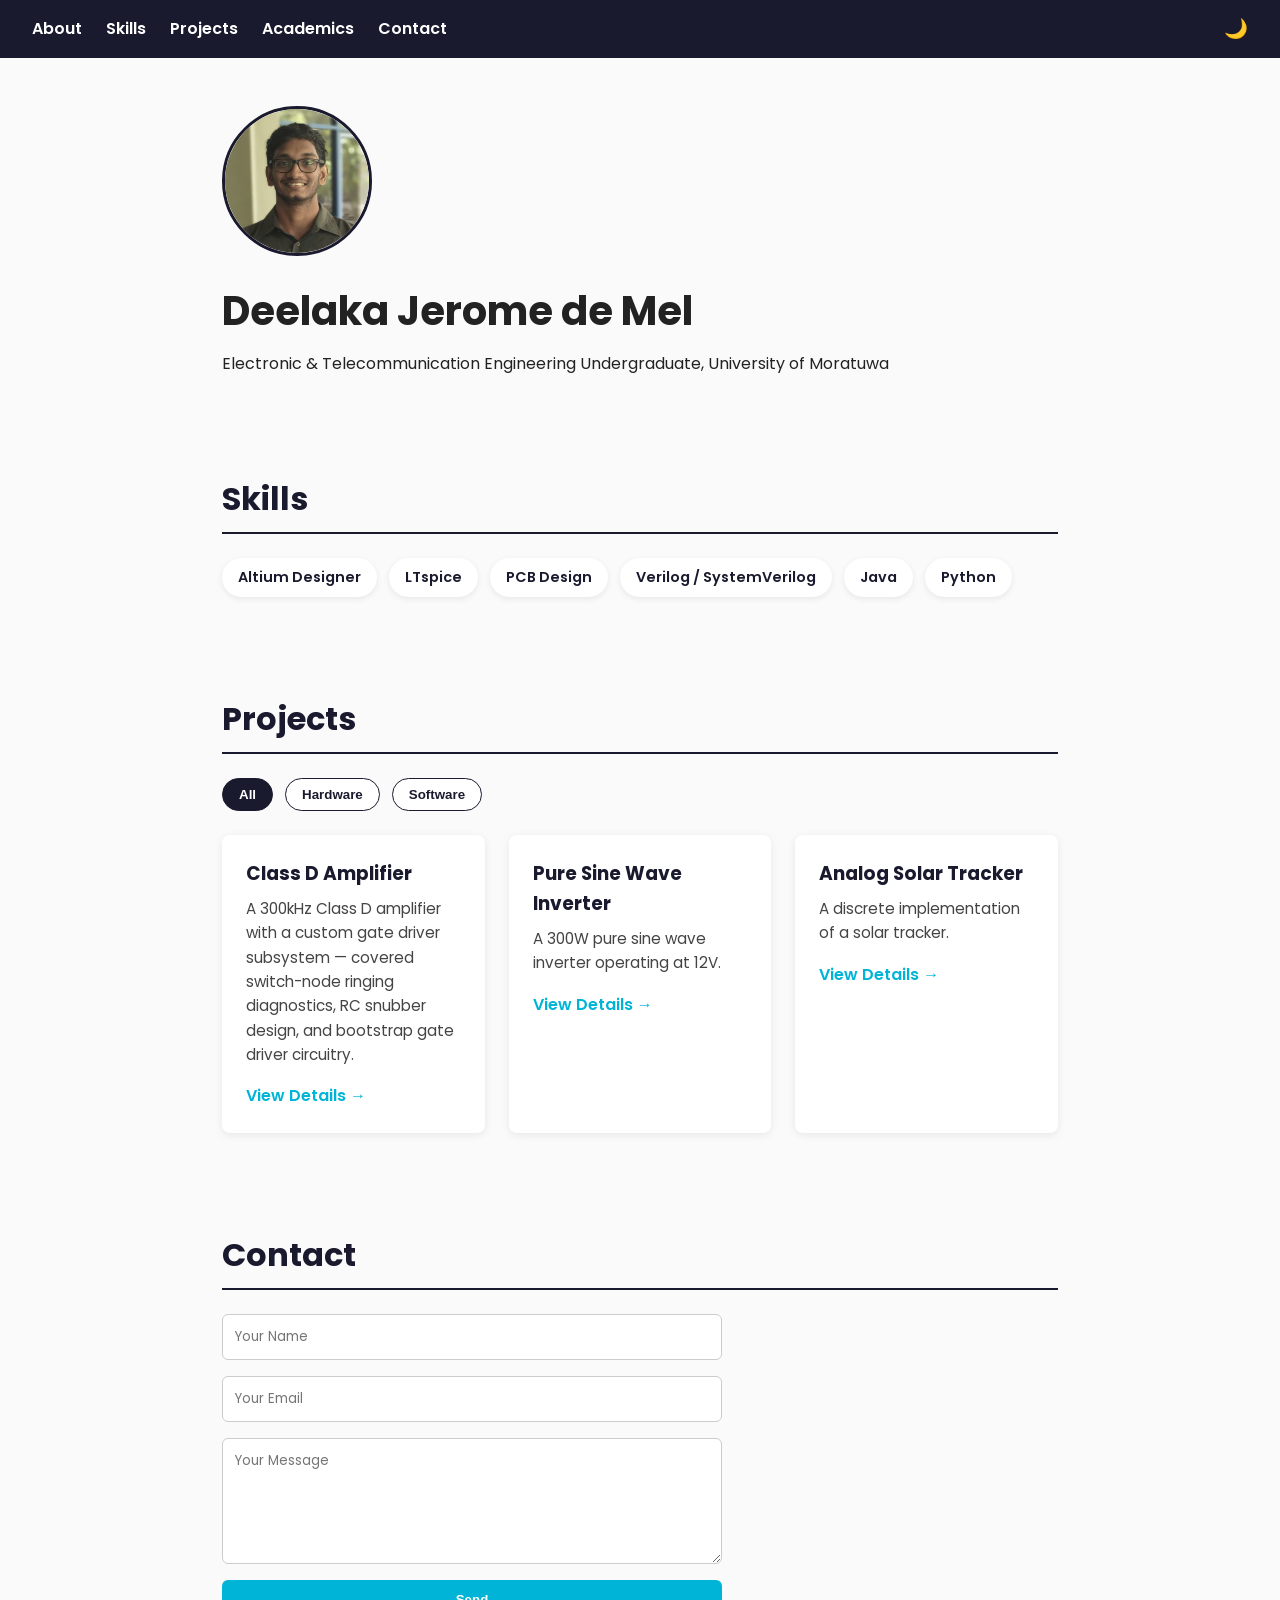
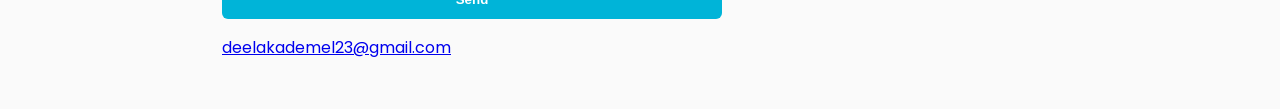
==== index.html @ b8584b49 "Add academics page and grades styles Create academics.html to show the academic record and per-semes" ====
<!DOCTYPE html>
<html lang="en">
<head>
  <meta charset="UTF-8">
  <meta name="viewport" content="width=device-width, initial-scale=1.0">
  <title>Deelaka Jerome de Mel — Portfolio</title>

  <meta name="description" content="Portfolio of Deelaka Jerome de Mel, Electronic & Telecommunication Engineering undergraduate at University of Moratuwa.">
  <meta property="og:title" content="Deelaka Jerome de Mel — Portfolio">
  <meta property="og:description" content="Electronic & Telecommunication Engineering undergraduate — hardware, software, and embedded systems projects.">
  <meta property="og:image" content="https://deelaka-de-mel.github.io/assets/images/headshot.png">
  <meta property="og:type" content="website">

  <link rel="icon" type="image/x-icon" href="favicon.ico">

  <link rel="preconnect" href="https://fonts.googleapis.com">
  <link rel="preconnect" href="https://fonts.gstatic.com" crossorigin>
  <link href="https://fonts.googleapis.com/css2?family=Poppins:wght@400;600;700&display=swap" rel="stylesheet">

  <link rel="stylesheet" href="css/style.css">
</head>
<body>
  <header>
    <nav>
      <a href="#about">About</a>
      <a href="#skills">Skills</a>
      <a href="#projects">Projects</a>
      <a href="academics.html">Academics</a>
      <a href="#contact">Contact</a>
      <button id="theme-toggle">🌙</button>
    </nav>
  </header>

  <section id="about" class="fade-in">
    <img src="assets/images/headshot.png" alt="Deelaka Jerome de Mel" class="profile-photo">
    <h1>Deelaka Jerome de Mel</h1>
    <p>Electronic & Telecommunication Engineering Undergraduate, University of Moratuwa</p>
  </section>

  <section id="skills" class="fade-in">
    <h2>Skills</h2>
    <div class="skills-grid">
      <span class="skill-badge">Altium Designer</span>
      <span class="skill-badge">LTspice</span>
      <span class="skill-badge">PCB Design</span>
      <span class="skill-badge">Verilog / SystemVerilog</span>
      <span class="skill-badge">Java</span>
      <span class="skill-badge">Python</span>
    </div>
  </section>

  <section id="projects" class="fade-in">
    <h2>Projects</h2>

    <div class="filter-buttons">
      <button class="filter-btn active" data-filter="all">All</button>
      <button class="filter-btn" data-filter="hardware">Hardware</button>
      <button class="filter-btn" data-filter="software">Software</button>
    </div>

    <div class="project-grid">
      <div class="project-card" data-category="hardware">
        <h3>Class D Amplifier</h3>
        <p>A 300kHz Class D amplifier with a custom gate driver subsystem — covered switch-node ringing diagnostics, RC snubber design, and bootstrap gate driver circuitry.</p>
        <a href="projects/class-d-amplifier.html">View Details →</a>
      </div>

      <div class="project-card" data-category="hardware">
        <h3>Pure Sine Wave Inverter</h3>
        <p>A 300W pure sine wave inverter operating at 12V.</p>
        <a href="projects/pure-sine-wave-inverter.html">View Details →</a>
      </div>

      <div class="project-card" data-category="hardware">
        <h3>Analog Solar Tracker</h3>
        <p>A discrete implementation of a solar tracker.</p>
        <a href="projects/analog-solar-tracker.html">View Details →</a>
      </div>
    </div>
  </section>

  <section id="contact" class="fade-in">
    <h2>Contact</h2>
    <form action="https://formspree.io/f/xkodzzkv" method="POST" class="contact-form">
      <input type="text" name="name" placeholder="Your Name" required>
      <input type="email" name="email" placeholder="Your Email" required>
      <textarea name="message" placeholder="Your Message" rows="5" required></textarea>
      <button type="submit">Send</button>
    </form>
    <p style="margin-top: 1rem;">
      <a href="mailto:deelakademel23@gmail.com">deelakademel23@gmail.com</a>
    </p>
  </section>

  <script src="js/script.js"></script>
</body>
</html>
---- css/style.css ----
:root {
  --color-bg: #fafafa;
  --color-text: #222;
  --color-text-muted: #444;
  --color-navy: #1a1a2e;
  --color-heading: #1a1a2e;
  --color-accent: #00b4d8;
  --color-card-bg: #fff;
}

[data-theme="dark"] {
  --color-bg: #121212;
  --color-text: #eee;
  --color-text-muted: #bbb;
  --color-navy: #0f0f1a;
  --color-heading: #f5f5f5;
  --color-accent: #00b4d8;
  --color-card-bg: #1e1e1e;
}

html {
  scroll-behavior: smooth;
}

* {
  margin: 0;
  padding: 0;
  box-sizing: border-box;
}

body {
  font-family: 'Poppins', 'Segoe UI', Arial, sans-serif;
  line-height: 1.6;
  color: var(--color-text);
  background-color: var(--color-bg);
  transition: background-color 0.3s ease, color 0.3s ease;
}

header {
  background-color: var(--color-navy);
  padding: 1rem 2rem;
}

nav {
  display: flex;
  align-items: center;
}

nav a {
  color: #fff;
  text-decoration: none;
  margin-right: 1.5rem;
  font-weight: 600;
}

nav a:hover {
  color: var(--color-accent);
}

#theme-toggle {
  background: none;
  border: none;
  font-size: 1.2rem;
  cursor: pointer;
  margin-left: auto;
}

section {
  padding: 3rem 2rem;
  max-width: 900px;
  margin: 0 auto;
}

h1 {
  font-size: 2.5rem;
  margin-bottom: 0.5rem;
}

h2 {
  font-size: 2rem;
  margin-bottom: 1.5rem;
  border-bottom: 2px solid var(--color-navy);
  padding-bottom: 0.5rem;
  color: var(--color-heading);
}

.profile-photo {
  width: 150px;
  height: 150px;
  border-radius: 50%;
  object-fit: cover;
  margin-bottom: 1rem;
  border: 3px solid var(--color-navy);
}

/* Fade-in on scroll */
.fade-in {
  opacity: 0;
  transform: translateY(20px);
  transition: opacity 0.6s ease, transform 0.6s ease;
}

.fade-in.visible {
  opacity: 1;
  transform: translateY(0);
}

/* Skills */
.skills-grid {
  display: flex;
  flex-wrap: wrap;
  gap: 0.75rem;
}

.skill-badge {
  background-color: var(--color-card-bg);
  color: var(--color-heading);
  padding: 0.5rem 1rem;
  border-radius: 20px;
  font-size: 0.9rem;
  font-weight: 600;
  box-shadow: 0 2px 6px rgba(0, 0, 0, 0.08);
}

/* Filter buttons */
.filter-buttons {
  display: flex;
  gap: 0.75rem;
  margin-bottom: 1.5rem;
}

.filter-btn {
  background-color: var(--color-card-bg);
  border: 1px solid var(--color-heading);
  color: var(--color-heading);
  padding: 0.5rem 1rem;
  border-radius: 20px;
  cursor: pointer;
  font-weight: 600;
}
.filter-btn.active {
  background-color: var(--color-navy);
  color: #fff;
}

/* Project grid */
.project-grid {
  display: grid;
  grid-template-columns: repeat(auto-fit, minmax(250px, 1fr));
  gap: 1.5rem;
}

.project-card {
  background-color: var(--color-card-bg);
  border-radius: 8px;
  padding: 1.5rem;
  box-shadow: 0 2px 8px rgba(0, 0, 0, 0.08);
  transition: transform 0.2s ease;
}

.project-card:hover {
  transform: translateY(-4px);
}

.project-card h3 {
  margin-bottom: 0.5rem;
  color: var(--color-heading);
}

.project-card p {
  margin-bottom: 1rem;
  font-size: 0.95rem;
  color: var(--color-text-muted);
}

.project-card a {
  color: var(--color-accent);
  text-decoration: none;
  font-weight: 600;
}

.project-card a:hover {
  text-decoration: underline;
}

/* Project detail pages */
.detail-image {
  max-width: 100%;
  border-radius: 8px;
  margin: 1rem 0;
  box-shadow: 0 2px 8px rgba(0, 0, 0, 0.08);
}

/* Contact form */
.contact-form {
  display: flex;
  flex-direction: column;
  gap: 1rem;
  max-width: 500px;
}

.contact-form input,
.contact-form textarea {
  padding: 0.75rem;
  border: 1px solid #ccc;
  border-radius: 6px;
  font-family: inherit;
  background-color: var(--color-card-bg);
  color: var(--color-text);
}

.contact-form button {
  background-color: var(--color-accent);
  color: #fff;
  border: none;
  padding: 0.75rem;
  border-radius: 6px;
  font-weight: 600;
  cursor: pointer;
}

@media (max-width: 600px) {
  nav a {
    display: block;
    margin-bottom: 0.5rem;
  }

  section {
    padding: 2rem 1rem;
  }

  h1 {
    font-size: 2rem;
  }
}

.gpa-summary {
  font-size: 1.1rem;
  margin-top: 0.5rem;
}

.sgpa-badge {
  display: inline-block;
  background-color: var(--color-accent);
  color: #fff;
  font-size: 0.85rem;
  font-weight: 600;
  padding: 0.3rem 0.8rem;
  border-radius: 20px;
  margin-left: 0.75rem;
  vertical-align: middle;
}

.grades-table {
  width: 100%;
  border-collapse: collapse;
  margin-bottom: 1rem;
  background-color: var(--color-card-bg);
  border-radius: 8px;
  overflow: hidden;
  box-shadow: 0 2px 8px rgba(0, 0, 0, 0.08);
}

.grades-table th,
.grades-table td {
  text-align: left;
  padding: 0.75rem 1rem;
  border-bottom: 1px solid rgba(128, 128, 128, 0.2);
  color: var(--color-text);
}

.grades-table th {
  background-color: var(--color-navy);
  color: #fff;
  font-weight: 600;
}

.grades-table tr:last-child td {
  border-bottom: none;
}
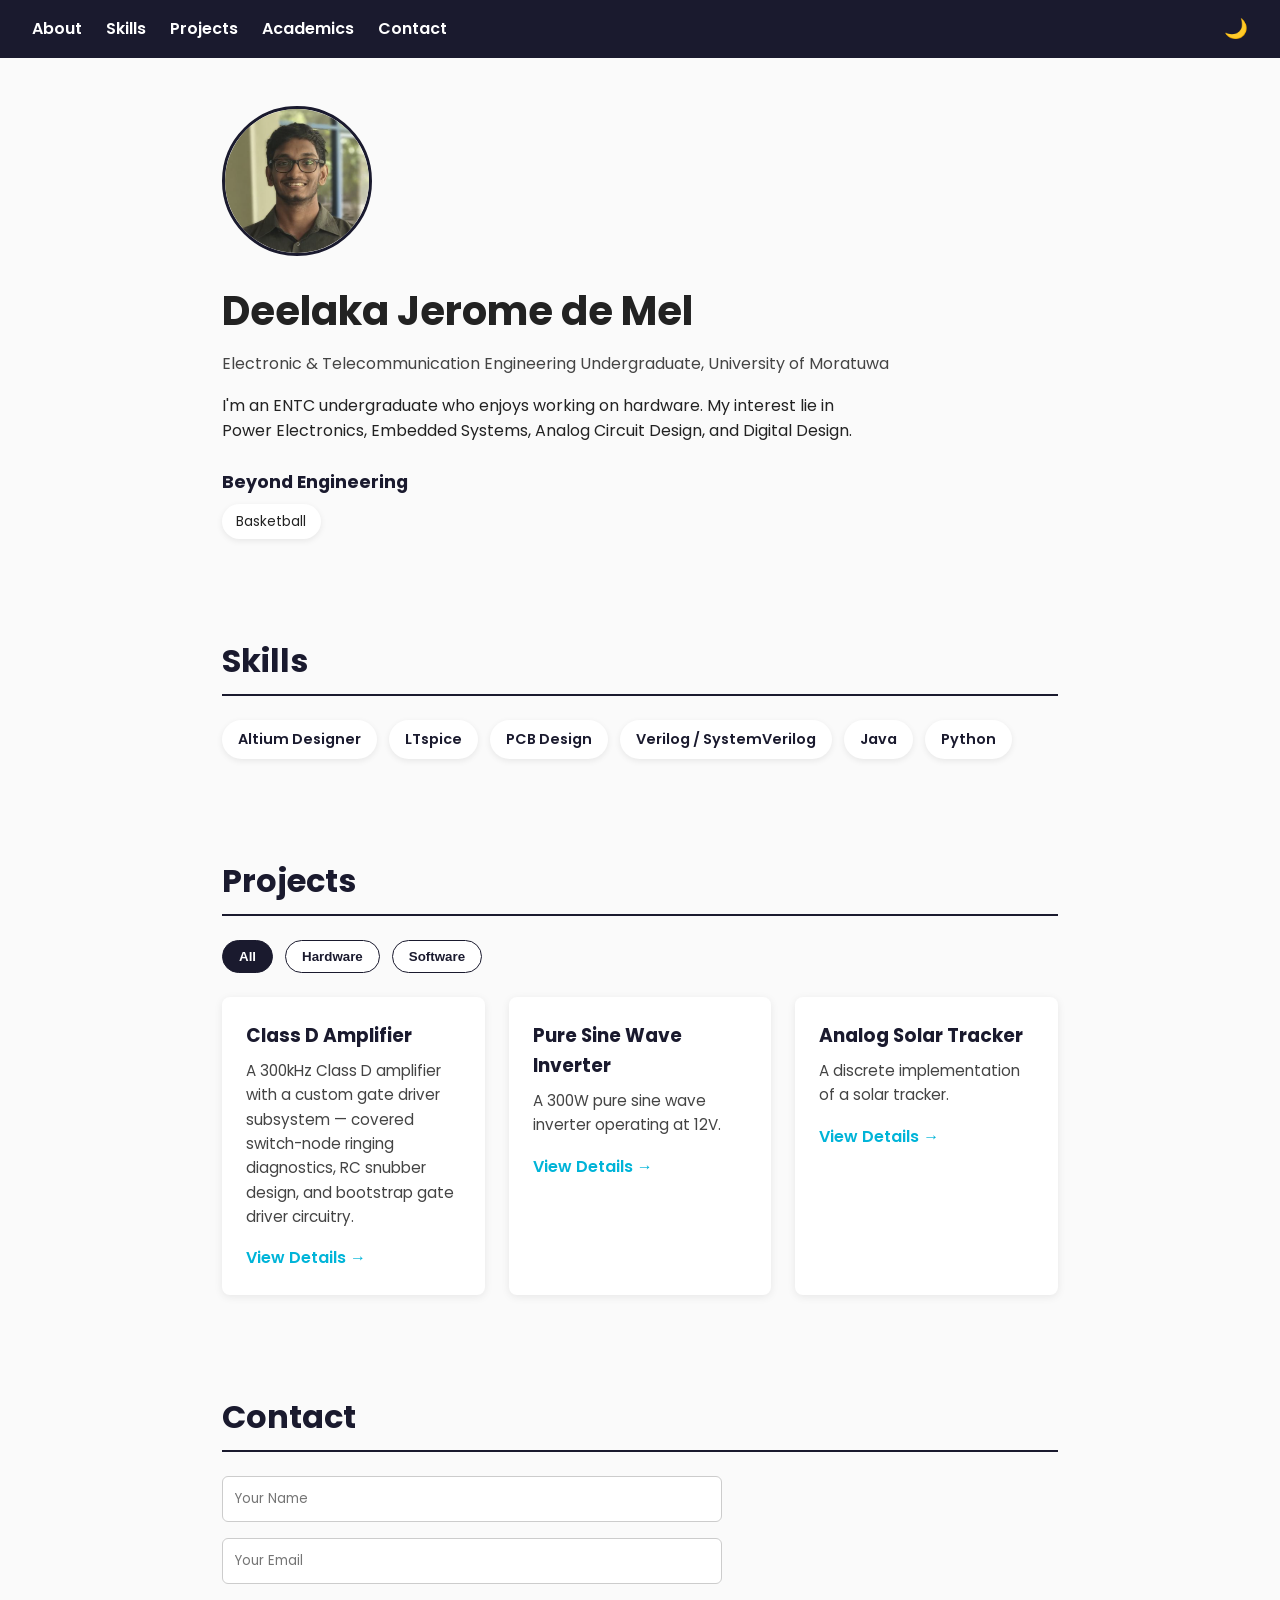
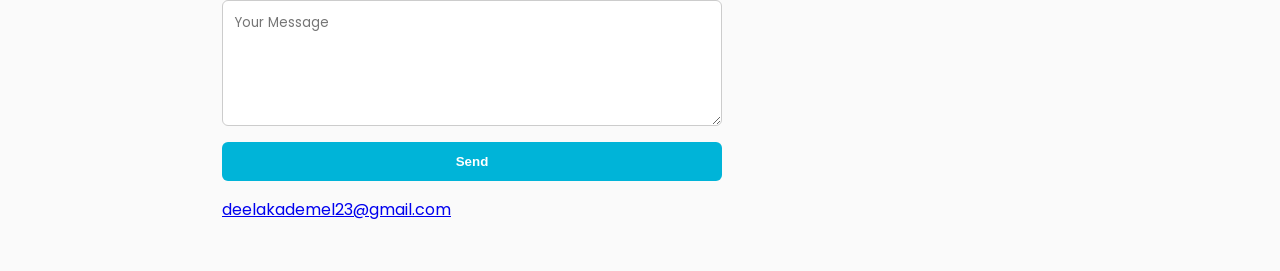
==== commit ff0e8b06: "Add bio, interests and styles to About section Expand the #about section with a tagline, a short bio" ====
--- a/index.html
+++ b/index.html
@@ -31,11 +31,24 @@
     </nav>
   </header>
 
-  <section id="about" class="fade-in">
-    <img src="assets/images/headshot.png" alt="Deelaka Jerome de Mel" class="profile-photo">
-    <h1>Deelaka Jerome de Mel</h1>
-    <p>Electronic & Telecommunication Engineering Undergraduate, University of Moratuwa</p>
-  </section>
+<section id="about" class="fade-in">
+  <img src="assets/images/headshot.png" alt="Deelaka Jerome de Mel" class="profile-photo">
+  <h1>Deelaka Jerome de Mel</h1>
+  <p class="tagline">Electronic & Telecommunication Engineering Undergraduate, University of Moratuwa</p>
+
+  <p class="bio">
+    I'm an ENTC undergraduate who enjoys working on hardware. My interest 
+    lie in Power Electronics, Embedded Systems, Analog Circuit Design, and Digital Design. 
+  </p>
+
+  <div class="interests">
+    <h3>Beyond Engineering</h3>
+    <ul class="interests-list">
+      <li>Basketball</li>
+
+    </ul>
+  </div>
+</section>
 
   <section id="skills" class="fade-in">
     <h2>Skills</h2>
--- a/css/style.css
+++ b/css/style.css
@@ -277,4 +277,36 @@
 
 .grades-table tr:last-child td {
   border-bottom: none;
+}
+
+.tagline {
+  color: var(--color-text-muted);
+  margin-bottom: 1rem;
+}
+
+.bio {
+  max-width: 650px;
+  margin-bottom: 1.5rem;
+}
+
+.interests h3 {
+  font-size: 1.1rem;
+  color: var(--color-heading);
+  margin-bottom: 0.5rem;
+}
+
+.interests-list {
+  list-style: none;
+  display: flex;
+  flex-wrap: wrap;
+  gap: 0.5rem;
+}
+
+.interests-list li {
+  background-color: var(--color-card-bg);
+  color: var(--color-text);
+  padding: 0.4rem 0.9rem;
+  border-radius: 20px;
+  font-size: 0.85rem;
+  box-shadow: 0 2px 6px rgba(0, 0, 0, 0.08);
 }
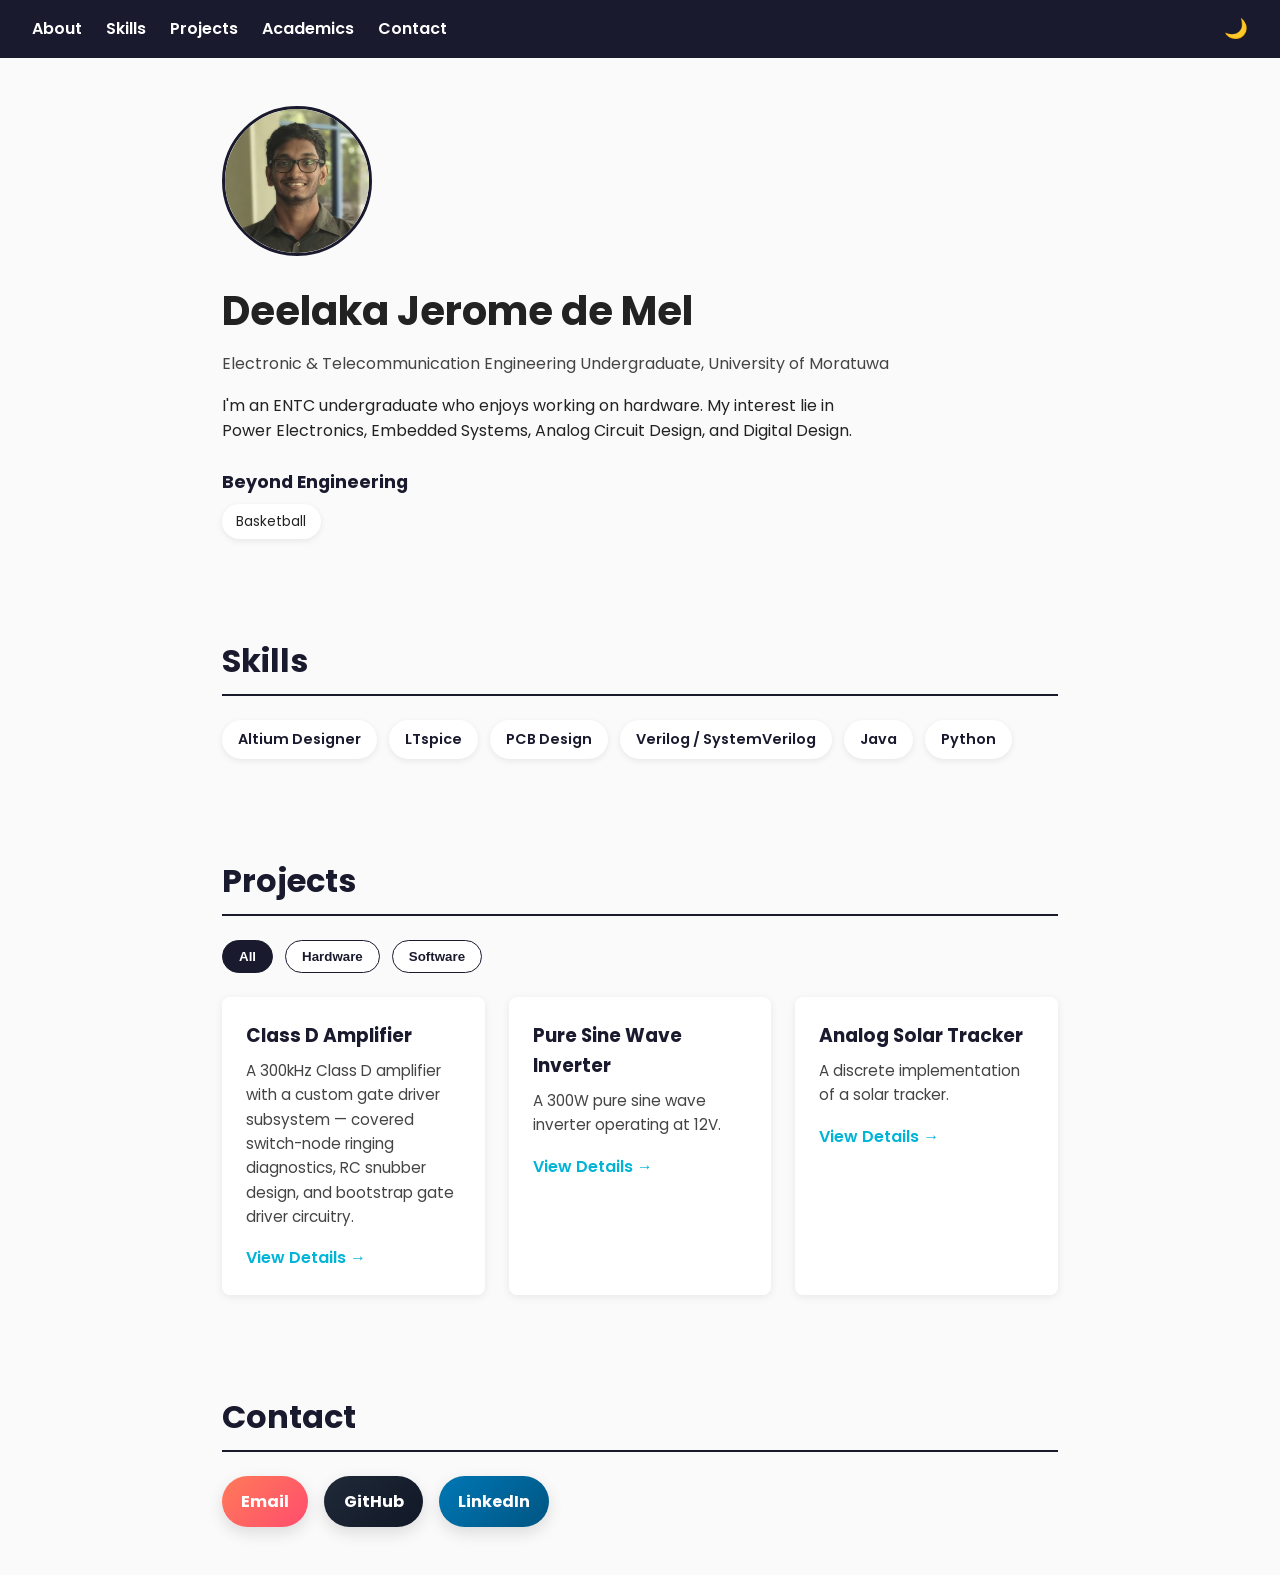
==== commit 2a39dc69: "Replace contact form with stylized contact buttons Remove the Formspree contact form and add a .cont" ====
--- a/index.html
+++ b/index.html
@@ -94,15 +94,11 @@
 
   <section id="contact" class="fade-in">
     <h2>Contact</h2>
-    <form action="https://formspree.io/f/xkodzzkv" method="POST" class="contact-form">
-      <input type="text" name="name" placeholder="Your Name" required>
-      <input type="email" name="email" placeholder="Your Email" required>
-      <textarea name="message" placeholder="Your Message" rows="5" required></textarea>
-      <button type="submit">Send</button>
-    </form>
-    <p style="margin-top: 1rem;">
-      <a href="mailto:deelakademel23@gmail.com">deelakademel23@gmail.com</a>
-    </p>
+    <div class="contact-links">
+      <a class="contact-button email" href="mailto:deelakademel23@gmail.com">Email</a>
+      <a class="contact-button github" href="https://github.com/deelaka-de-mel" target="_blank" rel="noopener noreferrer">GitHub</a>
+      <a class="contact-button linkedin" href="https://www.linkedin.com/in/deelaka-jerome-de-mel" target="_blank" rel="noopener noreferrer">LinkedIn</a>
+    </div>
   </section>
 
   <script src="js/script.js"></script>
--- a/css/style.css
+++ b/css/style.css
@@ -191,32 +191,43 @@
   box-shadow: 0 2px 8px rgba(0, 0, 0, 0.08);
 }
 
-/* Contact form */
-.contact-form {
-  display: flex;
-  flex-direction: column;
+/* Contact buttons */
+.contact-links {
+  display: flex;
+  flex-wrap: wrap;
   gap: 1rem;
-  max-width: 500px;
-}
-
-.contact-form input,
-.contact-form textarea {
-  padding: 0.75rem;
-  border: 1px solid #ccc;
-  border-radius: 6px;
-  font-family: inherit;
-  background-color: var(--color-card-bg);
-  color: var(--color-text);
-}
-
-.contact-form button {
-  background-color: var(--color-accent);
-  color: #fff;
-  border: none;
-  padding: 0.75rem;
-  border-radius: 6px;
-  font-weight: 600;
-  cursor: pointer;
+  margin-top: 0.5rem;
+}
+
+.contact-button {
+  display: inline-flex;
+  align-items: center;
+  justify-content: center;
+  padding: 0.8rem 1.2rem;
+  border-radius: 999px;
+  text-decoration: none;
+  font-weight: 700;
+  color: #fff;
+  box-shadow: 0 6px 16px rgba(0, 0, 0, 0.12);
+  transition: transform 0.2s ease, box-shadow 0.2s ease, opacity 0.2s ease;
+}
+
+.contact-button:hover {
+  transform: translateY(-2px);
+  box-shadow: 0 10px 20px rgba(0, 0, 0, 0.18);
+  opacity: 0.95;
+}
+
+.contact-button.email {
+  background: linear-gradient(135deg, #ff7a59, #ff4d6d);
+}
+
+.contact-button.github {
+  background: linear-gradient(135deg, #1f2937, #111827);
+}
+
+.contact-button.linkedin {
+  background: linear-gradient(135deg, #0077b5, #005582);
 }
 
 @media (max-width: 600px) {
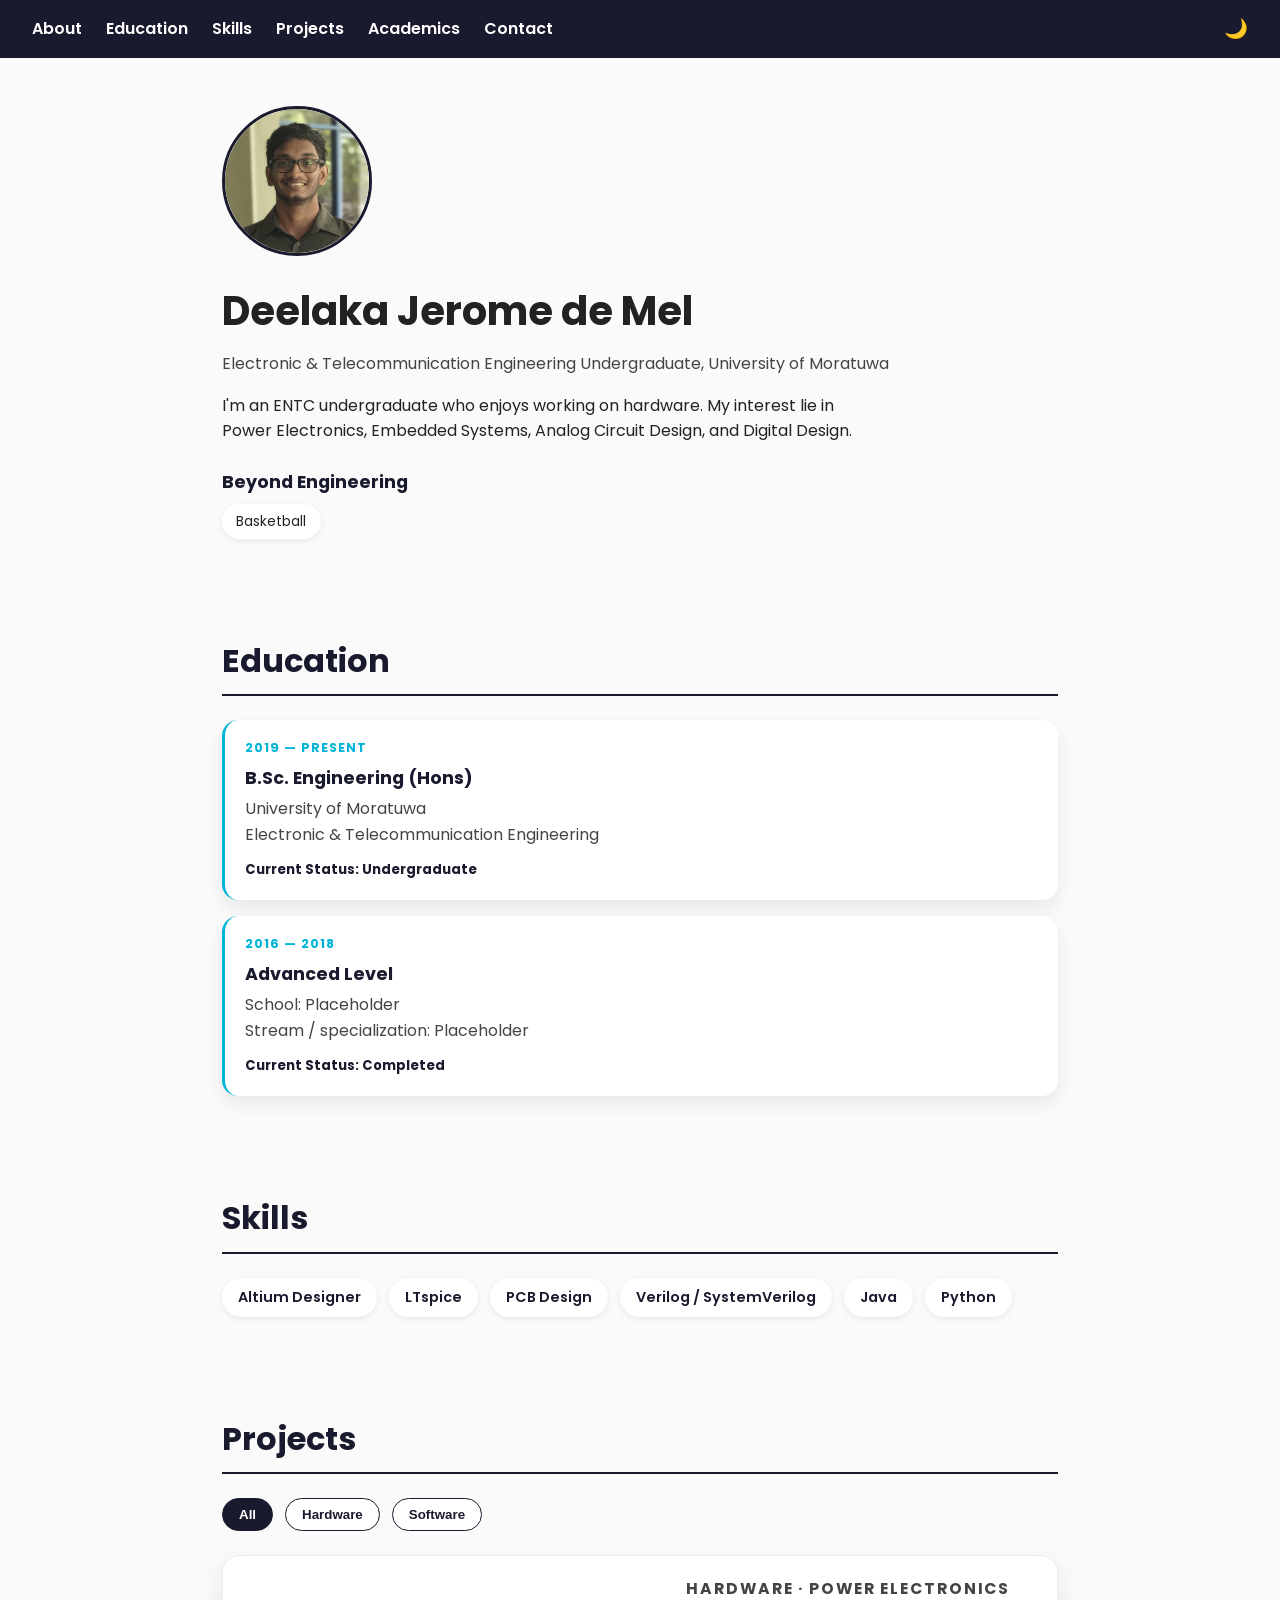
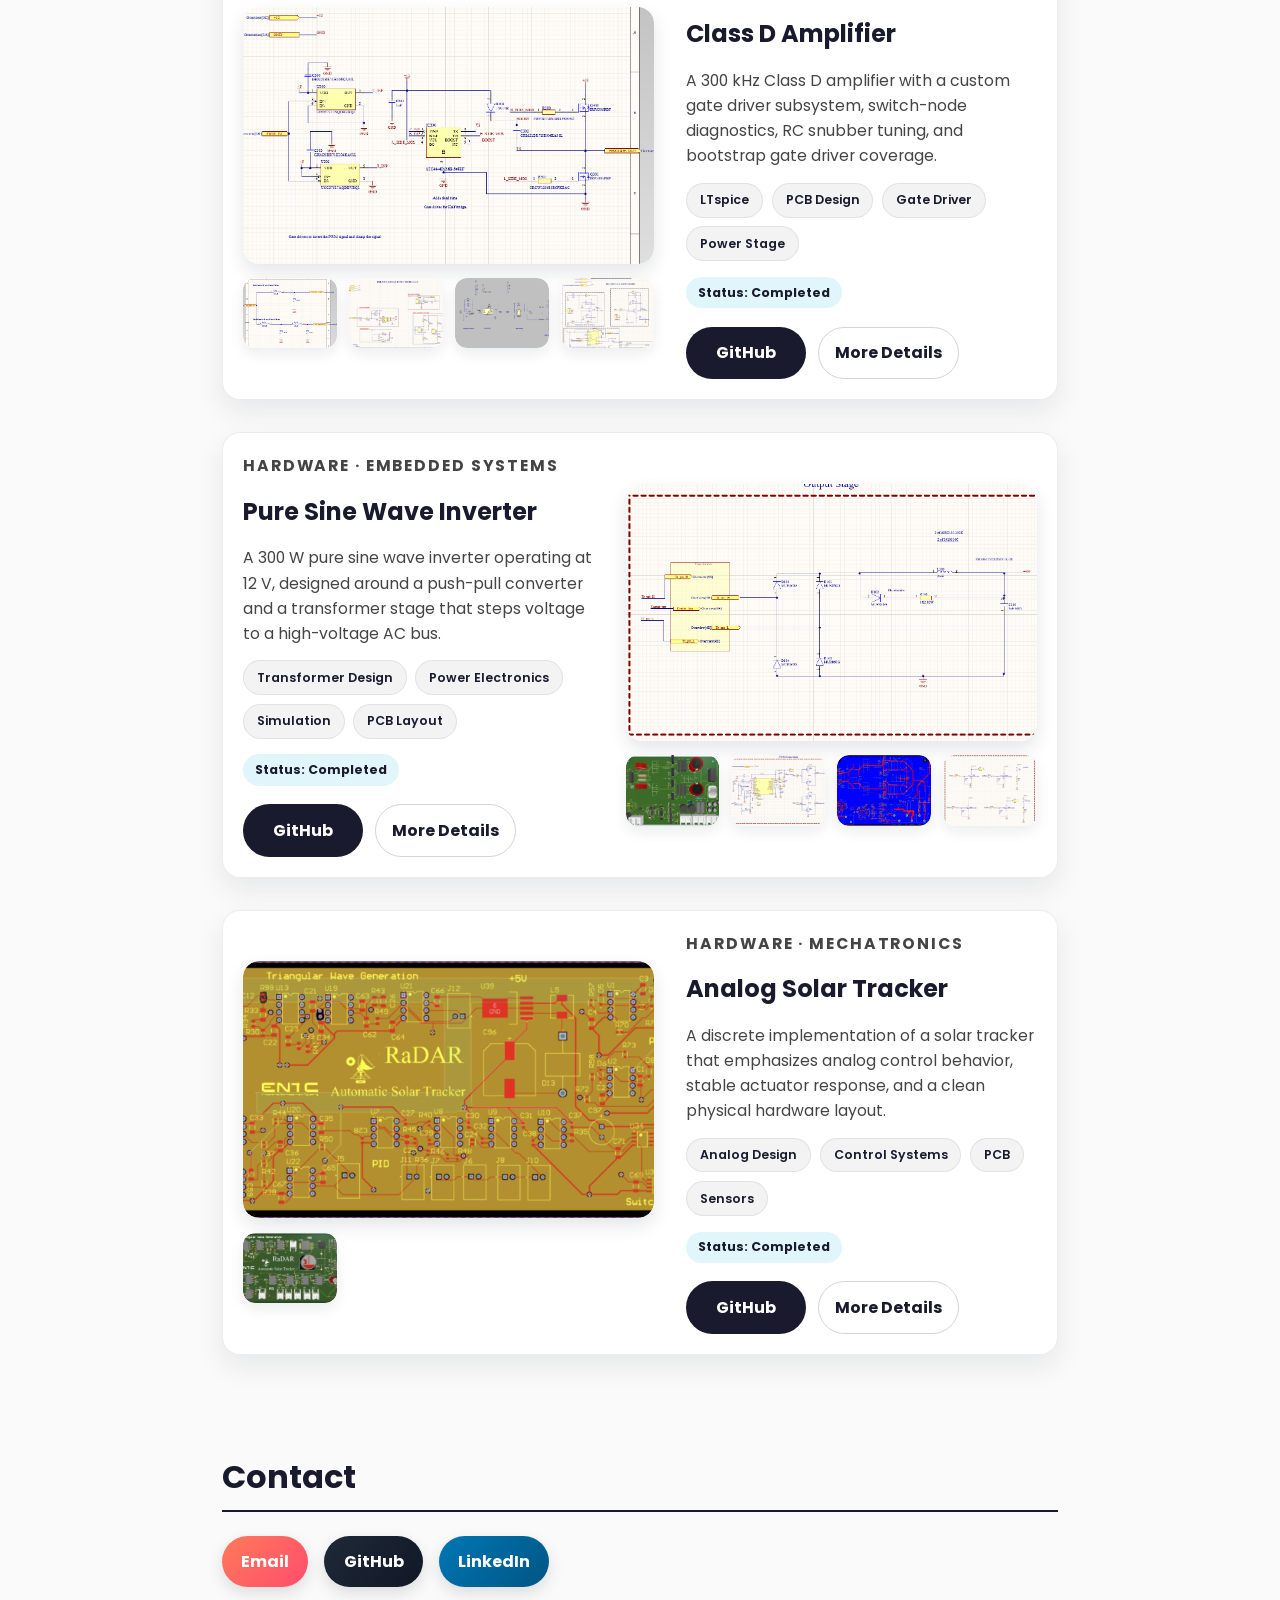
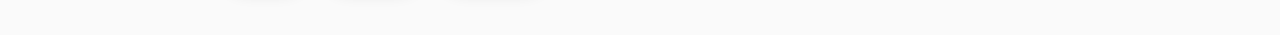
==== commit aefa20c2: "Add education & project showcase with lightbox Introduce an Education section and styles; refactor p" ====
--- a/index.html
+++ b/index.html
@@ -23,6 +23,7 @@
   <header>
     <nav>
       <a href="#about">About</a>
+      <a href="#education">Education</a>
       <a href="#skills">Skills</a>
       <a href="#projects">Projects</a>
       <a href="academics.html">Academics</a>
@@ -49,6 +50,27 @@
     </ul>
   </div>
 </section>
+
+  <section id="education" class="fade-in">
+    <h2>Education</h2>
+    <div class="education-timeline">
+      <article class="education-card">
+        <p class="education-meta">2019 — Present</p>
+        <h3>B.Sc. Engineering (Hons)</h3>
+        <p class="education-school">University of Moratuwa</p>
+        <p class="education-detail">Electronic & Telecommunication Engineering</p>
+        <span class="education-status">Current Status: Undergraduate</span>
+      </article>
+
+      <article class="education-card">
+        <p class="education-meta">2016 — 2018</p>
+        <h3>Advanced Level</h3>
+        <p class="education-school">School: Placeholder</p>
+        <p class="education-detail">Stream / specialization: Placeholder</p>
+        <span class="education-status">Current Status: Completed</span>
+      </article>
+    </div>
+  </section>
 
   <section id="skills" class="fade-in">
     <h2>Skills</h2>
@@ -65,30 +87,138 @@
   <section id="projects" class="fade-in">
     <h2>Projects</h2>
 
-    <div class="filter-buttons">
+    <div class="filter-buttons" aria-label="Project category filters">
       <button class="filter-btn active" data-filter="all">All</button>
       <button class="filter-btn" data-filter="hardware">Hardware</button>
       <button class="filter-btn" data-filter="software">Software</button>
     </div>
 
-    <div class="project-grid">
-      <div class="project-card" data-category="hardware">
-        <h3>Class D Amplifier</h3>
-        <p>A 300kHz Class D amplifier with a custom gate driver subsystem — covered switch-node ringing diagnostics, RC snubber design, and bootstrap gate driver circuitry.</p>
-        <a href="projects/class-d-amplifier.html">View Details →</a>
-      </div>
-
-      <div class="project-card" data-category="hardware">
-        <h3>Pure Sine Wave Inverter</h3>
-        <p>A 300W pure sine wave inverter operating at 12V.</p>
-        <a href="projects/pure-sine-wave-inverter.html">View Details →</a>
-      </div>
-
-      <div class="project-card" data-category="hardware">
-        <h3>Analog Solar Tracker</h3>
-        <p>A discrete implementation of a solar tracker.</p>
-        <a href="projects/analog-solar-tracker.html">View Details →</a>
-      </div>
+    <div class="project-showcase-list">
+      <article class="project-showcase" data-category="hardware">
+        <div class="project-media">
+          <button class="project-hero" type="button" data-lightbox-image="assets/images/class  D amp/amplifier.png" data-lightbox-caption="Class D Amplifier — power stage and gate driver architecture">
+            <img src="assets/images/class  D amp/amplifier.png" alt="Class D amplifier hardware hero image" loading="lazy" decoding="async">
+          </button>
+
+          <div class="project-gallery" aria-label="Class D Amplifier screenshots">
+            <button class="gallery-thumb" type="button" data-lightbox-image="assets/images/class  D amp/filter.png" data-lightbox-caption="LC filter and output shaping stage">
+              <img src="assets/images/class  D amp/filter.png" alt="Class D amplifier filter screenshot" loading="lazy" decoding="async">
+            </button>
+            <button class="gallery-thumb" type="button" data-lightbox-image="assets/images/class  D amp/pre amp.png" data-lightbox-caption="Pre-amplifier and modulation input section">
+              <img src="assets/images/class  D amp/pre amp.png" alt="Class D amplifier input stage screenshot" loading="lazy" decoding="async">
+            </button>
+            <button class="gallery-thumb" type="button" data-lightbox-image="assets/images/class  D amp/simulation.png" data-lightbox-caption="Simulation and signal analysis for the switch mode design">
+              <img src="assets/images/class  D amp/simulation.png" alt="Class D amplifier simulation screenshot" loading="lazy" decoding="async">
+            </button>
+            <button class="gallery-thumb" type="button" data-lightbox-image="assets/images/class  D amp/triangle wave gen.png" data-lightbox-caption="Triangle wave generation subsystem">
+              <img src="assets/images/class  D amp/triangle wave gen.png" alt="Class D amplifier triangle wave generator screenshot" loading="lazy" decoding="async">
+            </button>
+          </div>
+        </div>
+
+        <div class="project-content">
+          <p class="project-overline">Hardware · Power Electronics</p>
+          <h3>Class D Amplifier</h3>
+          <p>A 300 kHz Class D amplifier with a custom gate driver subsystem, switch-node diagnostics, RC snubber tuning, and bootstrap gate driver coverage.</p>
+
+          <div class="project-tech-list" aria-label="Technologies used">
+            <span class="tech-badge">LTspice</span>
+            <span class="tech-badge">PCB Design</span>
+            <span class="tech-badge">Gate Driver</span>
+            <span class="tech-badge">Power Stage</span>
+          </div>
+
+          <div class="project-status-row">
+            <span class="project-status">Status: Completed</span>
+          </div>
+
+          <div class="project-actions">
+            <a class="project-link project-link-primary" href="https://github.com/deelaka-de-mel/class-d-audio-amplifier" target="_blank" rel="noopener noreferrer">GitHub</a>
+            <a class="project-link" href="projects/class-d-amplifier.html">More Details</a>
+          </div>
+        </div>
+      </article>
+
+      <article class="project-showcase reverse" data-category="hardware">
+        <div class="project-media">
+          <button class="project-hero" type="button" data-lightbox-image="assets/images/sine wave inverter/output stage.png" data-lightbox-caption="Pure Sine Wave Inverter — high-voltage output stage and transformer interface">
+            <img src="assets/images/sine wave inverter/output stage.png" alt="Pure sine wave inverter hero image" loading="lazy" decoding="async">
+          </button>
+
+          <div class="project-gallery" aria-label="Pure Sine Wave Inverter screenshots">
+            <button class="gallery-thumb" type="button" data-lightbox-image="assets/images/sine wave inverter/pcb.png" data-lightbox-caption="PCB layout and power routing for the inverter module">
+              <img src="assets/images/sine wave inverter/pcb.png" alt="Inverter PCB screenshot" loading="lazy" decoding="async">
+            </button>
+            <button class="gallery-thumb" type="button" data-lightbox-image="assets/images/sine wave inverter/pwm generation .png" data-lightbox-caption="PWM generation and control timing waveform">
+              <img src="assets/images/sine wave inverter/pwm generation .png" alt="Inverter PWM generation screenshot" loading="lazy" decoding="async">
+            </button>
+            <button class="gallery-thumb" type="button" data-lightbox-image="assets/images/sine wave inverter/routing.png" data-lightbox-caption="Signal and power routing review for the converter stage">
+              <img src="assets/images/sine wave inverter/routing.png" alt="Inverter routing screenshot" loading="lazy" decoding="async">
+            </button>
+            <button class="gallery-thumb" type="button" data-lightbox-image="assets/images/sine wave inverter/transformer switching.png" data-lightbox-caption="Transformer switching and driver synchronization details">
+              <img src="assets/images/sine wave inverter/transformer switching.png" alt="Transformer switching screenshot" loading="lazy" decoding="async">
+            </button>
+          </div>
+        </div>
+
+        <div class="project-content">
+          <p class="project-overline">Hardware · Embedded Systems</p>
+          <h3>Pure Sine Wave Inverter</h3>
+          <p>A 300 W pure sine wave inverter operating at 12 V, designed around a push-pull converter and a transformer stage that steps voltage to a high-voltage AC bus.</p>
+
+          <div class="project-tech-list" aria-label="Technologies used">
+            <span class="tech-badge">Transformer Design</span>
+            <span class="tech-badge">Power Electronics</span>
+            <span class="tech-badge">Simulation</span>
+            <span class="tech-badge">PCB Layout</span>
+          </div>
+
+          <div class="project-status-row">
+            <span class="project-status">Status: Completed</span>
+          </div>
+
+          <div class="project-actions">
+            <a class="project-link project-link-primary" href="https://github.com/deelaka-de-mel" target="_blank" rel="noopener noreferrer">GitHub</a>
+            <a class="project-link" href="projects/pure-sine-wave-inverter.html">More Details</a>
+          </div>
+        </div>
+      </article>
+
+      <article class="project-showcase" data-category="hardware">
+        <div class="project-media">
+          <button class="project-hero" type="button" data-lightbox-image="assets/images/analog solar tracker/routing.png" data-lightbox-caption="Analog Solar Tracker — PCB routing and control-signal layout">
+            <img src="assets/images/analog solar tracker/routing.png" alt="Analog solar tracker hero image" loading="lazy" decoding="async">
+          </button>
+
+          <div class="project-gallery" aria-label="Analog Solar Tracker screenshots">
+            <button class="gallery-thumb" type="button" data-lightbox-image="assets/images/analog solar tracker/solar tracker pcb.png" data-lightbox-caption="Analog solar tracker PCB implementation">
+              <img src="assets/images/analog solar tracker/solar tracker pcb.png" alt="Solar tracker circuit board screenshot" loading="lazy" decoding="async">
+            </button>
+          </div>
+        </div>
+
+        <div class="project-content">
+          <p class="project-overline">Hardware · Mechatronics</p>
+          <h3>Analog Solar Tracker</h3>
+          <p>A discrete implementation of a solar tracker that emphasizes analog control behavior, stable actuator response, and a clean physical hardware layout.</p>
+
+          <div class="project-tech-list" aria-label="Technologies used">
+            <span class="tech-badge">Analog Design</span>
+            <span class="tech-badge">Control Systems</span>
+            <span class="tech-badge">PCB</span>
+            <span class="tech-badge">Sensors</span>
+          </div>
+
+          <div class="project-status-row">
+            <span class="project-status">Status: Completed</span>
+          </div>
+
+          <div class="project-actions">
+            <a class="project-link project-link-primary" href="https://github.com/deelaka-de-mel" target="_blank" rel="noopener noreferrer">GitHub</a>
+            <a class="project-link" href="projects/analog-solar-tracker.html">More Details</a>
+          </div>
+        </div>
+      </article>
     </div>
   </section>
 
--- a/css/style.css
+++ b/css/style.css
@@ -105,6 +105,48 @@
   transform: translateY(0);
 }
 
+/* Education */
+.education-timeline {
+  display: grid;
+  gap: 1rem;
+}
+
+.education-card {
+  background-color: var(--color-card-bg);
+  border-radius: 16px;
+  padding: 1.15rem 1.25rem;
+  box-shadow: 0 8px 18px rgba(15, 23, 42, 0.08);
+  border-left: 3px solid var(--color-accent);
+}
+
+.education-meta {
+  color: var(--color-accent);
+  font-size: 0.78rem;
+  font-weight: 700;
+  text-transform: uppercase;
+  letter-spacing: 0.08em;
+  margin-bottom: 0.35rem;
+}
+
+.education-card h3 {
+  color: var(--color-heading);
+  font-size: 1.1rem;
+  margin-bottom: 0.25rem;
+}
+
+.education-school,
+.education-detail {
+  color: var(--color-text-muted);
+}
+
+.education-status {
+  display: inline-flex;
+  margin-top: 0.75rem;
+  font-size: 0.82rem;
+  font-weight: 700;
+  color: var(--color-heading);
+}
+
 /* Skills */
 .skills-grid {
   display: flex;
@@ -143,52 +185,287 @@
   color: #fff;
 }
 
-/* Project grid */
-.project-grid {
-  display: grid;
-  grid-template-columns: repeat(auto-fit, minmax(250px, 1fr));
-  gap: 1.5rem;
-}
-
-.project-card {
+/* Projects showcase */
+.project-showcase-list {
+  display: grid;
+  gap: 2rem;
+}
+
+.project-showcase {
+  display: grid;
+  grid-template-columns: 1.08fr 0.92fr;
+  align-items: center;
+  gap: 2rem;
   background-color: var(--color-card-bg);
-  border-radius: 8px;
+  border: 1px solid rgba(26, 26, 46, 0.08);
+  border-radius: 18px;
+  padding: 1.25rem;
+  box-shadow: 0 12px 28px rgba(15, 23, 42, 0.08);
+  transition: transform 0.25s ease, box-shadow 0.25s ease;
+}
+
+.project-showcase:hover {
+  transform: translateY(-3px);
+  box-shadow: 0 20px 32px rgba(15, 23, 42, 0.12);
+}
+
+.project-showcase.reverse {
+  grid-template-columns: 0.92fr 1.08fr;
+}
+
+.project-showcase.reverse .project-media {
+  order: 2;
+}
+
+.project-showcase.reverse .project-content {
+  order: 1;
+}
+
+.project-media {
+  display: grid;
+  gap: 0.9rem;
+}
+
+.project-hero {
+  border: none;
+  background: transparent;
+  padding: 0;
+  cursor: pointer;
+  border-radius: 16px;
+  overflow: hidden;
+  box-shadow: 0 8px 18px rgba(15, 23, 42, 0.11);
+}
+
+.project-hero img,
+.gallery-thumb img {
+  display: block;
+  width: 100%;
+  height: 100%;
+  object-fit: cover;
+  transition: transform 0.3s ease, box-shadow 0.3s ease;
+}
+
+.project-hero img {
+  aspect-ratio: 16 / 10;
+  border-radius: 16px;
+}
+
+.project-hero:hover img,
+.gallery-thumb:hover img {
+  transform: scale(1.03);
+}
+
+.project-gallery {
+  display: grid;
+  grid-template-columns: repeat(4, minmax(0, 1fr));
+  gap: 0.75rem;
+}
+
+.gallery-thumb {
+  border: none;
+  background: transparent;
+  padding: 0;
+  cursor: pointer;
+  border-radius: 12px;
+  overflow: hidden;
+  box-shadow: 0 6px 14px rgba(15, 23, 42, 0.08);
+}
+
+.gallery-thumb img {
+  aspect-ratio: 4 / 3;
+  border-radius: 12px;
+}
+
+.project-content {
+  display: grid;
+  align-content: start;
+  gap: 0.9rem;
+}
+
+.project-overline {
+  color: var(--color-accent);
+  text-transform: uppercase;
+  letter-spacing: 0.12em;
+  font-size: 0.72rem;
+  font-weight: 700;
+}
+
+.project-content h3 {
+  margin-bottom: 0;
+  color: var(--color-heading);
+  font-size: 1.5rem;
+}
+
+.project-content p {
+  color: var(--color-text-muted);
+  font-size: 0.98rem;
+}
+
+.project-tech-list {
+  display: flex;
+  flex-wrap: wrap;
+  gap: 0.55rem;
+}
+
+.project-status-row {
+  margin-top: 0.1rem;
+}
+
+.project-status {
+  display: inline-flex;
+  align-items: center;
+  padding: 0.35rem 0.75rem;
+  border-radius: 999px;
+  background: rgba(0, 180, 216, 0.12);
+  color: var(--color-heading);
+  font-size: 0.78rem;
+  font-weight: 700;
+}
+
+.tech-badge {
+  display: inline-flex;
+  align-items: center;
+  padding: 0.4rem 0.8rem;
+  border-radius: 999px;
+  background: rgba(26, 26, 46, 0.05);
+  color: var(--color-heading);
+  font-size: 0.78rem;
+  font-weight: 600;
+  border: 1px solid rgba(26, 26, 46, 0.08);
+}
+
+.project-actions {
+  display: flex;
+  flex-wrap: wrap;
+  gap: 0.75rem;
+  margin-top: 0.25rem;
+}
+
+.project-link {
+  display: inline-flex;
+  align-items: center;
+  justify-content: center;
+  min-width: 120px;
+  padding: 0.78rem 1rem;
+  border-radius: 999px;
+  text-decoration: none;
+  font-weight: 700;
+  color: var(--color-heading);
+  background-color: transparent;
+  border: 1px solid rgba(26, 26, 46, 0.18);
+  transition: transform 0.25s ease, box-shadow 0.25s ease, border-color 0.25s ease;
+}
+
+.project-link:hover {
+  transform: translateY(-2px);
+  box-shadow: 0 8px 18px rgba(15, 23, 42, 0.1);
+  border-color: rgba(26, 26, 46, 0.4);
+}
+
+.project-link-primary {
+  background-color: var(--color-navy);
+  color: #fff;
+  border-color: transparent;
+}
+
+.lightbox {
+  position: fixed;
+  inset: 0;
+  display: none;
+  align-items: center;
+  justify-content: center;
   padding: 1.5rem;
-  box-shadow: 0 2px 8px rgba(0, 0, 0, 0.08);
-  transition: transform 0.2s ease;
-}
-
-.project-card:hover {
-  transform: translateY(-4px);
-}
-
-.project-card h3 {
-  margin-bottom: 0.5rem;
-  color: var(--color-heading);
-}
-
-.project-card p {
+  background: rgba(15, 23, 42, 0.72);
+  backdrop-filter: blur(8px);
+  z-index: 999;
+}
+
+.lightbox.open {
+  display: flex;
+}
+
+.lightbox-panel {
+  position: relative;
+  width: min(960px, 100%);
+  background-color: var(--color-bg);
+  border-radius: 20px;
+  box-shadow: 0 20px 50px rgba(15, 23, 42, 0.3);
+  overflow: hidden;
+}
+
+.lightbox-panel img {
+  display: block;
+  width: 100%;
+  max-height: 72vh;
+  object-fit: contain;
+  background: #fff;
+}
+
+.lightbox-caption {
+  padding: 1rem 1.1rem;
+  color: var(--color-text);
+  font-size: 0.92rem;
+}
+
+.lightbox-close {
+  position: absolute;
+  top: 1rem;
+  right: 1rem;
+  width: 42px;
+  height: 42px;
+  border: none;
+  border-radius: 50%;
+  background: rgba(255, 255, 255, 0.92);
+  color: var(--color-heading);
+  font-size: 1.25rem;
+  cursor: pointer;
+}
+
+/* Project detail pages */
+.project-detail-page {
+  max-width: 980px;
+}
+
+.project-detail-page h2 {
+  margin-top: 1.5rem;
+}
+
+.project-detail-lead {
+  color: var(--color-text-muted);
   margin-bottom: 1rem;
-  font-size: 0.95rem;
-  color: var(--color-text-muted);
-}
-
-.project-card a {
-  color: var(--color-accent);
-  text-decoration: none;
-  font-weight: 600;
-}
-
-.project-card a:hover {
-  text-decoration: underline;
-}
-
-/* Project detail pages */
+}
+
+.project-detail-grid {
+  display: grid;
+  grid-template-columns: 1fr 1fr;
+  gap: 1.25rem;
+  margin: 1rem 0 1.5rem;
+}
+
+.project-detail-gallery {
+  display: grid;
+  grid-template-columns: 1fr;
+}
+
+.project-detail-gallery img {
+  width: 100%;
+  max-width: 100%;
+}
+
 .detail-image {
   max-width: 100%;
-  border-radius: 8px;
+  border-radius: 12px;
   margin: 1rem 0;
-  box-shadow: 0 2px 8px rgba(0, 0, 0, 0.08);
+  box-shadow: 0 10px 22px rgba(15, 23, 42, 0.1);
+}
+
+.project-detail-page ul {
+  margin: 0.5rem 0 1rem 1.2rem;
+  color: var(--color-text-muted);
+}
+
+.project-detail-page a {
+  color: var(--color-accent);
 }
 
 /* Contact buttons */
@@ -230,7 +507,23 @@
   background: linear-gradient(135deg, #0077b5, #005582);
 }
 
-@media (max-width: 600px) {
+@media (max-width: 900px) {
+  .project-showcase,
+  .project-showcase.reverse {
+    grid-template-columns: 1fr;
+  }
+
+  .project-showcase.reverse .project-media,
+  .project-showcase.reverse .project-content {
+    order: initial;
+  }
+
+  .project-gallery {
+    grid-template-columns: repeat(4, minmax(120px, 1fr));
+  }
+}
+
+@media (max-width: 680px) {
   nav a {
     display: block;
     margin-bottom: 0.5rem;
@@ -242,6 +535,32 @@
 
   h1 {
     font-size: 2rem;
+  }
+
+  .project-showcase {
+    padding: 0.9rem;
+    gap: 1rem;
+  }
+
+  .project-gallery {
+    grid-auto-flow: column;
+    grid-auto-columns: minmax(150px, 76%);
+    overflow-x: auto;
+    scroll-snap-type: x mandatory;
+    padding-bottom: 0.15rem;
+    scrollbar-width: none;
+  }
+
+  .project-gallery::-webkit-scrollbar {
+    display: none;
+  }
+
+  .gallery-thumb {
+    scroll-snap-align: start;
+  }
+
+  .project-link {
+    flex: 1 1 140px;
   }
 }
 
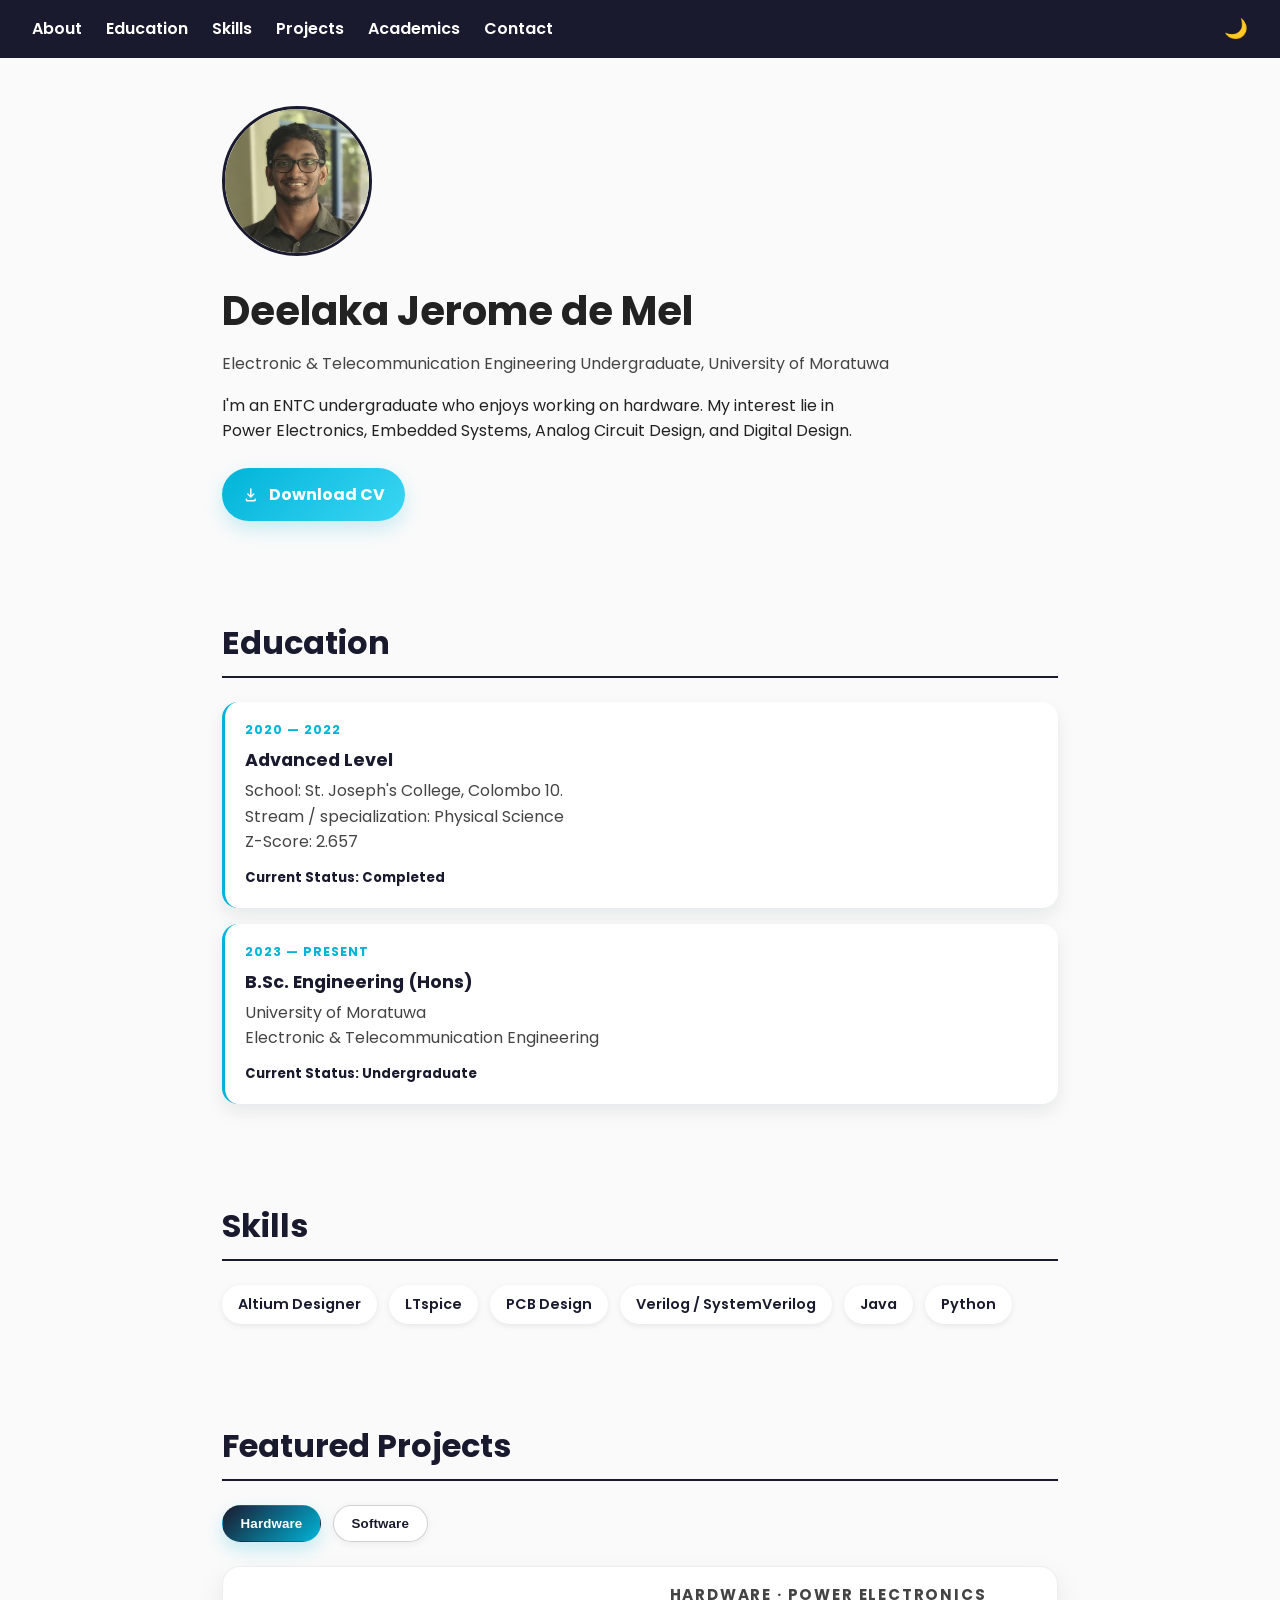
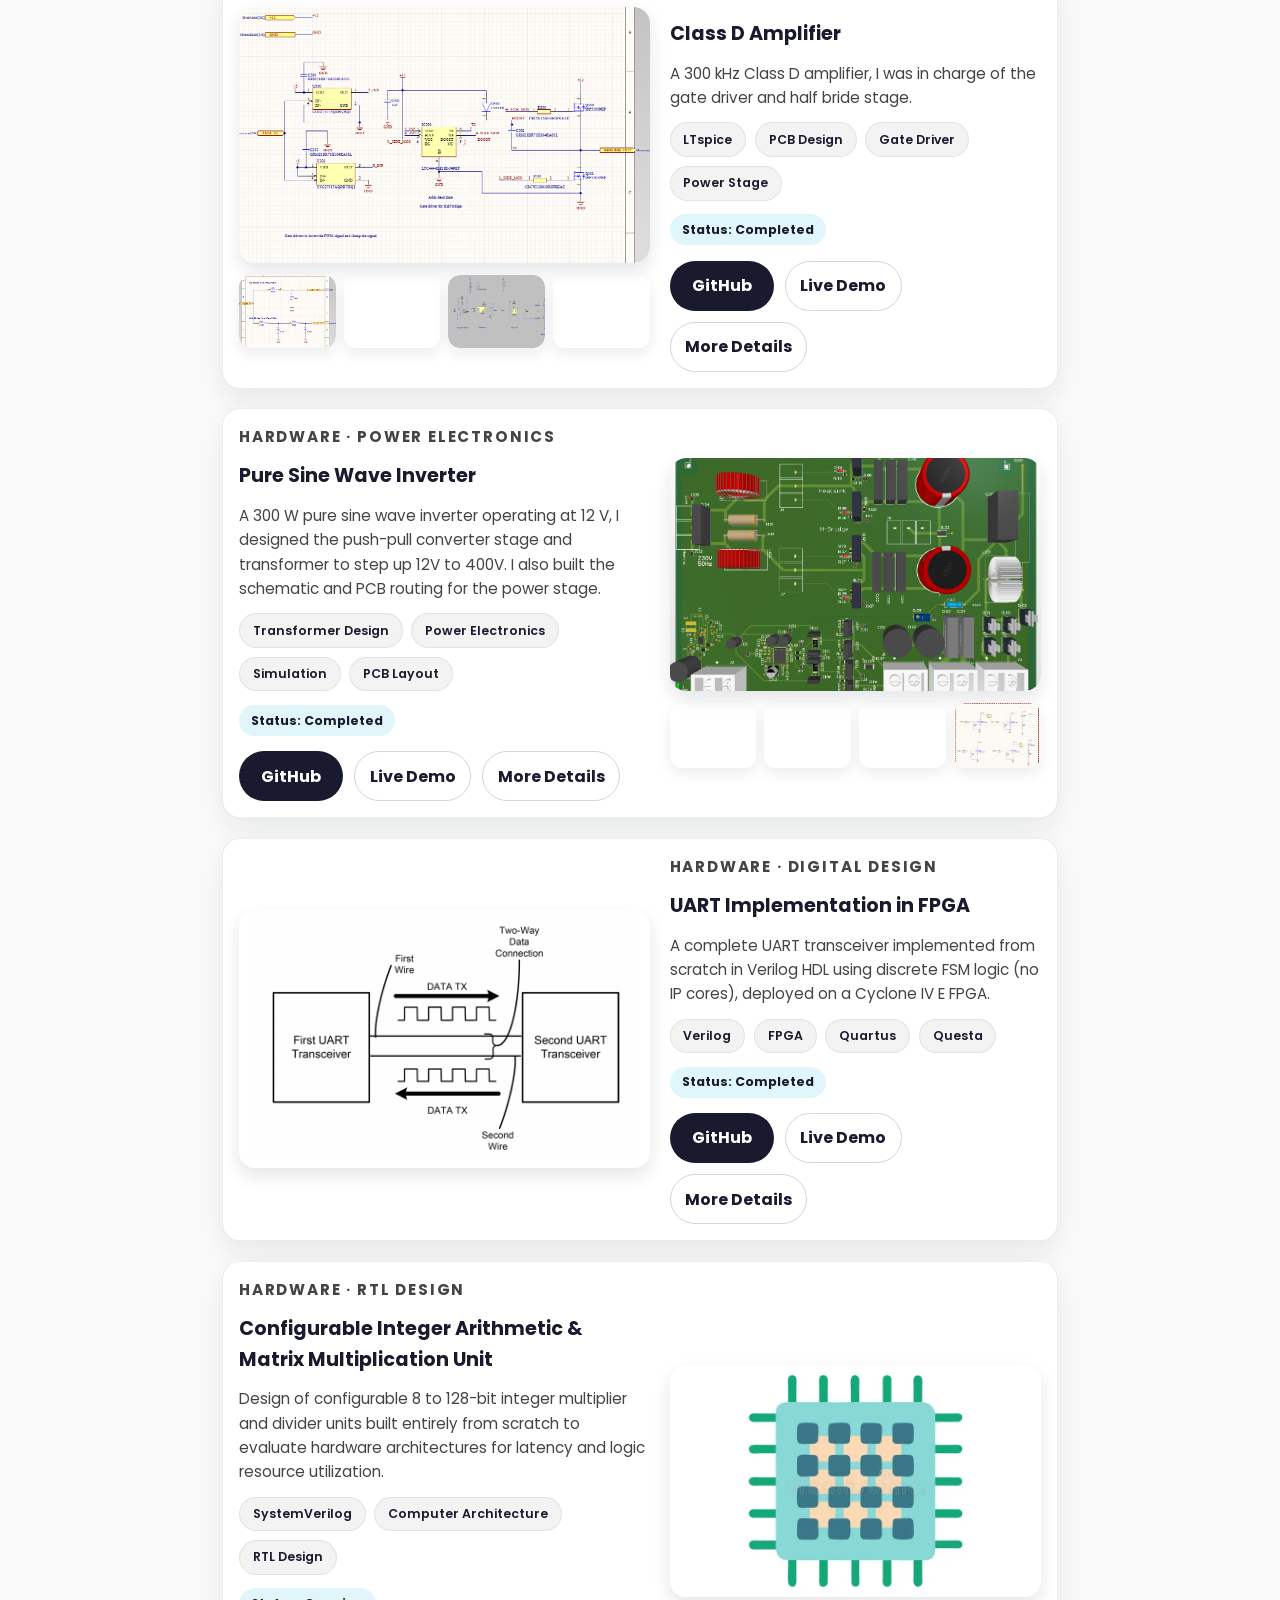
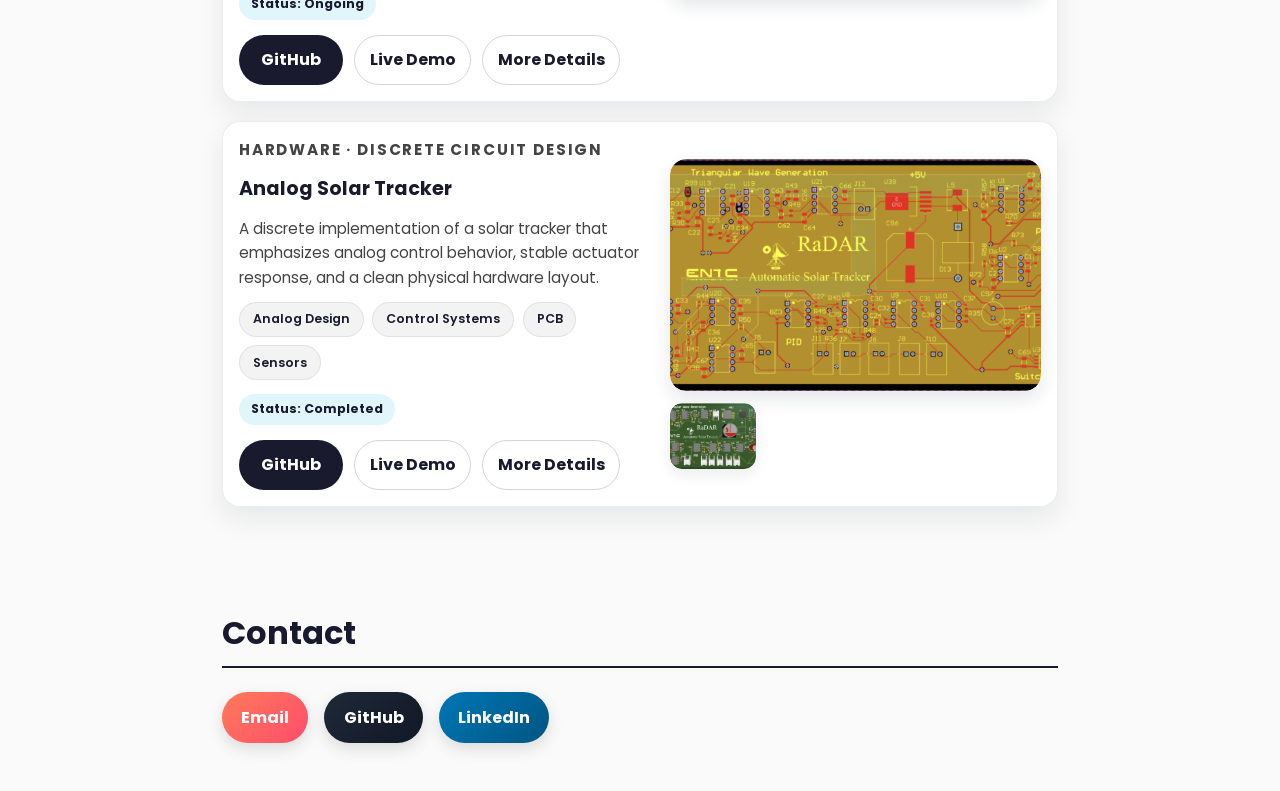
==== commit 19096cd9: "Add projects, CV, images and UI refinements Add CV PDF and multiple project images; update index.htm" ====
--- a/index.html
+++ b/index.html
@@ -42,12 +42,13 @@
     lie in Power Electronics, Embedded Systems, Analog Circuit Design, and Digital Design. 
   </p>
 
-  <div class="interests">
-    <h3>Beyond Engineering</h3>
-    <ul class="interests-list">
-      <li>Basketball</li>
-
-    </ul>
+  <div class="hero-actions">
+    <a class="hero-cta" href="assets/cv/deelaka-cv.pdf" download="Deelaka-Jerome-de-Mel-CV.pdf">
+      <svg viewBox="0 0 24 24" aria-hidden="true">
+        <path d="M12 3a1 1 0 0 1 1 1v8.586l2.293-2.293a1 1 0 1 1 1.414 1.414l-4 4a1 1 0 0 1-1.414 0l-4-4a1 1 0 1 1 1.414-1.414L11 12.586V4a1 1 0 0 1 1-1Zm-6 14a1 1 0 0 1 1 1v1h10v-1a1 1 0 1 1 2 0v1a2 2 0 0 1-2 2H7a2 2 0 0 1-2-2v-1a1 1 0 0 1 1-1Z" fill="currentColor"/>
+      </svg>
+      <span>Download CV</span>
+    </a>
   </div>
 </section>
 
@@ -55,19 +56,20 @@
     <h2>Education</h2>
     <div class="education-timeline">
       <article class="education-card">
-        <p class="education-meta">2019 — Present</p>
+        <p class="education-meta">2020 — 2022</p>
+        <h3>Advanced Level</h3>
+        <p class="education-school">School: St. Joseph's College, Colombo 10.</p>
+        <p class="education-detail">Stream / specialization: Physical Science</p>
+        <p class="education-detail">Z-Score: 2.657</p>
+        <span class="education-status">Current Status: Completed</span>
+      </article>
+
+      <article class="education-card">
+        <p class="education-meta">2023 — Present</p>
         <h3>B.Sc. Engineering (Hons)</h3>
         <p class="education-school">University of Moratuwa</p>
         <p class="education-detail">Electronic & Telecommunication Engineering</p>
         <span class="education-status">Current Status: Undergraduate</span>
-      </article>
-
-      <article class="education-card">
-        <p class="education-meta">2016 — 2018</p>
-        <h3>Advanced Level</h3>
-        <p class="education-school">School: Placeholder</p>
-        <p class="education-detail">Stream / specialization: Placeholder</p>
-        <span class="education-status">Current Status: Completed</span>
       </article>
     </div>
   </section>
@@ -85,15 +87,14 @@
   </section>
 
   <section id="projects" class="fade-in">
-    <h2>Projects</h2>
+    <h2>Featured Projects</h2>
 
     <div class="filter-buttons" aria-label="Project category filters">
-      <button class="filter-btn active" data-filter="all">All</button>
-      <button class="filter-btn" data-filter="hardware">Hardware</button>
+      <button class="filter-btn active" data-filter="hardware">Hardware</button>
       <button class="filter-btn" data-filter="software">Software</button>
     </div>
 
-    <div class="project-showcase-list">
+    <div class="project-showcase-list" aria-label="Project showcase">
       <article class="project-showcase" data-category="hardware">
         <div class="project-media">
           <button class="project-hero" type="button" data-lightbox-image="assets/images/class  D amp/amplifier.png" data-lightbox-caption="Class D Amplifier — power stage and gate driver architecture">
@@ -119,7 +120,7 @@
         <div class="project-content">
           <p class="project-overline">Hardware · Power Electronics</p>
           <h3>Class D Amplifier</h3>
-          <p>A 300 kHz Class D amplifier with a custom gate driver subsystem, switch-node diagnostics, RC snubber tuning, and bootstrap gate driver coverage.</p>
+          <p>A 300 kHz Class D amplifier, I was in charge of the gate driver and half bride stage.</p>
 
           <div class="project-tech-list" aria-label="Technologies used">
             <span class="tech-badge">LTspice</span>
@@ -134,6 +135,7 @@
 
           <div class="project-actions">
             <a class="project-link project-link-primary" href="https://github.com/deelaka-de-mel/class-d-audio-amplifier" target="_blank" rel="noopener noreferrer">GitHub</a>
+            <a class="project-link" href="projects/class-d-amplifier.html">Live Demo</a>
             <a class="project-link" href="projects/class-d-amplifier.html">More Details</a>
           </div>
         </div>
@@ -141,13 +143,13 @@
 
       <article class="project-showcase reverse" data-category="hardware">
         <div class="project-media">
-          <button class="project-hero" type="button" data-lightbox-image="assets/images/sine wave inverter/output stage.png" data-lightbox-caption="Pure Sine Wave Inverter — high-voltage output stage and transformer interface">
-            <img src="assets/images/sine wave inverter/output stage.png" alt="Pure sine wave inverter hero image" loading="lazy" decoding="async">
+          <button class="project-hero" type="button" data-lightbox-image="assets/images/sine wave inverter/pcb.png" data-lightbox-caption="Pure Sine Wave Inverter — high-voltage output stage and transformer interface">
+            <img src="assets/images/sine wave inverter/pcb.png" alt="Pure sine wave inverter hero image" loading="lazy" decoding="async">
           </button>
 
           <div class="project-gallery" aria-label="Pure Sine Wave Inverter screenshots">
-            <button class="gallery-thumb" type="button" data-lightbox-image="assets/images/sine wave inverter/pcb.png" data-lightbox-caption="PCB layout and power routing for the inverter module">
-              <img src="assets/images/sine wave inverter/pcb.png" alt="Inverter PCB screenshot" loading="lazy" decoding="async">
+            <button class="gallery-thumb" type="button" data-lightbox-image="assets/images/sine wave inverter/output stage.png" data-lightbox-caption="PCB layout and power routing for the inverter module">
+              <img src="assets/images/sine wave inverter/output stage.png" alt="Inverter Output stage" loading="lazy" decoding="async">
             </button>
             <button class="gallery-thumb" type="button" data-lightbox-image="assets/images/sine wave inverter/pwm generation .png" data-lightbox-caption="PWM generation and control timing waveform">
               <img src="assets/images/sine wave inverter/pwm generation .png" alt="Inverter PWM generation screenshot" loading="lazy" decoding="async">
@@ -162,9 +164,9 @@
         </div>
 
         <div class="project-content">
-          <p class="project-overline">Hardware · Embedded Systems</p>
+          <p class="project-overline">Hardware · Power Electronics</p>
           <h3>Pure Sine Wave Inverter</h3>
-          <p>A 300 W pure sine wave inverter operating at 12 V, designed around a push-pull converter and a transformer stage that steps voltage to a high-voltage AC bus.</p>
+          <p>A 300 W pure sine wave inverter operating at 12 V, I designed the push-pull converter stage and transformer to step up 12V to 400V. I also built the schematic and PCB routing for the power stage.</p>
 
           <div class="project-tech-list" aria-label="Technologies used">
             <span class="tech-badge">Transformer Design</span>
@@ -179,7 +181,120 @@
 
           <div class="project-actions">
             <a class="project-link project-link-primary" href="https://github.com/deelaka-de-mel" target="_blank" rel="noopener noreferrer">GitHub</a>
+            <a class="project-link" href="projects/pure-sine-wave-inverter.html">Live Demo</a>
             <a class="project-link" href="projects/pure-sine-wave-inverter.html">More Details</a>
+          </div>
+        </div>
+      </article>
+
+      <article class="project-showcase reverse" data-category="hardware">
+        <div class="project-media">
+          <button class="project-hero" type="button" data-lightbox-image="assets/images/uart/fsm.png" data-lightbox-caption="UART Implementation — FPGA deployment and verification">
+            <img src="assets/images/uart/fsm.png" alt="UART FPGA implementation hero image" loading="lazy" decoding="async">
+          </button>
+
+          <!--<div class="project-gallery" aria-label="UART Implementation screenshots">
+            <button class="gallery-thumb" type="button" data-lightbox-image="assets/images/uart/fsm.png" data-lightbox-caption="4-state FSM design for transmitter and receiver">
+              <img src="assets/images/uart/fsm.png" alt="FSM design screenshot" loading="lazy" decoding="async">
+            </button>
+            <button class="gallery-thumb" type="button" data-lightbox-image="assets/images/uart/modelsim.png" data-lightbox-caption="ModelSim loopback testbench verification">
+              <img src="assets/images/uart/modelsim.png" alt="ModelSim verification screenshot" loading="lazy" decoding="async">
+            </button>
+          </div>-->
+        </div>
+
+        <div class="project-content">
+          <p class="project-overline">Hardware · Digital Design</p>
+          <h3>UART Implementation in FPGA</h3>
+          <p>A complete UART transceiver implemented from scratch in Verilog HDL using discrete FSM logic (no IP cores), deployed on a Cyclone IV E FPGA.</p>
+
+          <div class="project-tech-list" aria-label="Technologies used">
+            <span class="tech-badge">Verilog</span>
+            <span class="tech-badge">FPGA</span>
+            <span class="tech-badge">Quartus</span>
+            <span class="tech-badge">Questa</span>
+          </div>
+
+          <div class="project-status-row">
+            <span class="project-status">Status: Completed</span>
+          </div>
+
+          <div class="project-actions">
+            <a class="project-link project-link-primary" href="https://github.com/deelaka-de-mel/UART-Implementation-in-FPGA" target="_blank" rel="noopener noreferrer">GitHub</a>
+            <a class="project-link" href="#projects">Live Demo</a>
+            <a class="project-link" href="#projects">More Details</a>
+          </div>
+        </div>
+      </article>
+
+      <article class="project-showcase" data-category="hardware">
+        <div class="project-media">
+          <button class="project-hero" type="button" data-lightbox-image="assets/images/Arithmetic ALU/fpga.webp" data-lightbox-caption="Configurable Integer Arithmetic Unit — architecture block diagram">
+            <img src="assets/images/Arithmetic ALU/fpga.webp" alt="" loading="lazy" decoding="async">
+          </button>
+
+      
+        </div>
+
+        <div class="project-content">
+          <p class="project-overline">Hardware · RTL Design</p>
+          <h3>Configurable Integer Arithmetic & Matrix Multiplication Unit</h3>
+          <p>Design of configurable 8 to 128-bit integer multiplier and divider units built entirely from scratch to evaluate hardware architectures for latency and logic resource utilization.</p>
+
+          <div class="project-tech-list" aria-label="Technologies used">
+            <span class="tech-badge">SystemVerilog</span>
+            <span class="tech-badge">Computer Architecture</span>
+            <span class="tech-badge">RTL Design</span>
+          </div>
+
+          <div class="project-status-row">
+            <span class="project-status">Status: Ongoing</span>
+          </div>
+
+          <div class="project-actions">
+            <a class="project-link project-link-primary" href="#projects">GitHub</a>
+            <a class="project-link" href="#projects">Live Demo</a>
+            <a class="project-link" href="#projects">More Details</a>
+          </div>
+        </div>
+      </article>
+
+      <article class="project-showcase reverse" data-category="software">
+        <div class="project-media">
+          <button class="project-hero" type="button" data-lightbox-image="assets/images/sbtrs/hero.png" data-lightbox-caption="Smart Bus Ticketing System — Driver module dashboard">
+            <img src="assets/images/sbtrs/hero.png" alt="Smart bus ticketing dashboard hero image" loading="lazy" decoding="async">
+          </button>
+
+          <!--<div class="project-gallery" aria-label="SBTRS screenshots">
+            <button class="gallery-thumb" type="button" data-lightbox-image="assets/images/sbtrs/api.png" data-lightbox-caption="RESTful backend API integration">
+              <img src="assets/images/sbtrs/api.png" alt="API structure screenshot" loading="lazy" decoding="async">
+            </button>
+            <button class="gallery-thumb" type="button" data-lightbox-image="assets/images/sbtrs/manifest.png" data-lightbox-caption="Passenger manifest and ticket verification flow">
+              <img src="assets/images/sbtrs/manifest.png" alt="Passenger manifest screenshot" loading="lazy" decoding="async">
+            </button>
+          </div>-->
+        </div>
+
+        <div class="project-content">
+          <p class="project-overline">Software · Web Development</p>
+          <h3>Smart Bus Ticketing and Reservation System</h3>
+          <p>A scalable web-based platform featuring a dedicated Driver Module for passenger manifest viewing, ticket verification, and secure role-based trip management.</p>
+
+          <div class="project-tech-list" aria-label="Technologies used">
+            <span class="tech-badge">Spring Boot</span>
+            <span class="tech-badge">Supabase</span>
+            <span class="tech-badge">Java</span>
+            <span class="tech-badge">REST API</span>
+          </div>
+
+          <div class="project-status-row">
+            <span class="project-status">Status: Completed</span>
+          </div>
+
+          <div class="project-actions">
+            <a class="project-link project-link-primary" href="https://github.com/deelaka-de-mel/smart-bus-ticketing-and-reservation" target="_blank" rel="noopener noreferrer">GitHub</a>
+            <a class="project-link" href="#projects">Live Demo</a>
+            <a class="project-link" href="#projects">More Details</a>
           </div>
         </div>
       </article>
@@ -198,7 +313,7 @@
         </div>
 
         <div class="project-content">
-          <p class="project-overline">Hardware · Mechatronics</p>
+          <p class="project-overline">Hardware · Discrete Circuit Design</p>
           <h3>Analog Solar Tracker</h3>
           <p>A discrete implementation of a solar tracker that emphasizes analog control behavior, stable actuator response, and a clean physical hardware layout.</p>
 
@@ -215,11 +330,12 @@
 
           <div class="project-actions">
             <a class="project-link project-link-primary" href="https://github.com/deelaka-de-mel" target="_blank" rel="noopener noreferrer">GitHub</a>
+            <a class="project-link" href="projects/analog-solar-tracker.html">Live Demo</a>
             <a class="project-link" href="projects/analog-solar-tracker.html">More Details</a>
           </div>
         </div>
       </article>
-    </div>
+      </div>
   </section>
 
   <section id="contact" class="fade-in">
--- a/css/style.css
+++ b/css/style.css
@@ -164,66 +164,106 @@
   box-shadow: 0 2px 6px rgba(0, 0, 0, 0.08);
 }
 
+/* Hero actions */
+.hero-actions {
+  display: flex;
+  flex-wrap: wrap;
+  gap: 0.9rem;
+  margin-top: 0.25rem;
+}
+
+.hero-cta {
+  display: inline-flex;
+  align-items: center;
+  justify-content: center;
+  gap: 0.6rem;
+  padding: 0.85rem 1.25rem;
+  border-radius: 999px;
+  background: linear-gradient(135deg, var(--color-accent), #3bd6f4);
+  color: #fff;
+  text-decoration: none;
+  font-weight: 700;
+  box-shadow: 0 8px 20px rgba(0, 180, 216, 0.2);
+  transition: transform 0.2s ease, box-shadow 0.2s ease;
+}
+
+.hero-cta:hover {
+  transform: translateY(-2px);
+  box-shadow: 0 10px 24px rgba(0, 180, 216, 0.28);
+}
+
+.hero-cta svg {
+  width: 1.1rem;
+  height: 1.1rem;
+}
+
 /* Filter buttons */
 .filter-buttons {
   display: flex;
   gap: 0.75rem;
-  margin-bottom: 1.5rem;
+  margin-bottom: 1.25rem;
+  flex-wrap: wrap;
 }
 
 .filter-btn {
   background-color: var(--color-card-bg);
-  border: 1px solid var(--color-heading);
-  color: var(--color-heading);
-  padding: 0.5rem 1rem;
-  border-radius: 20px;
+  border: 1px solid rgba(26, 26, 46, 0.2);
+  color: var(--color-heading);
+  padding: 0.6rem 1.1rem;
+  border-radius: 999px;
   cursor: pointer;
-  font-weight: 600;
-}
+  font-weight: 700;
+  letter-spacing: 0.01em;
+  transition: transform 0.2s ease, background-color 0.2s ease, color 0.2s ease, box-shadow 0.2s ease, border-color 0.2s ease;
+  box-shadow: 0 2px 8px rgba(15, 23, 42, 0.06);
+}
+
+.filter-btn:hover {
+  transform: translateY(-1px);
+  border-color: var(--color-accent);
+  box-shadow: 0 4px 10px rgba(15, 23, 42, 0.1);
+}
+
 .filter-btn.active {
-  background-color: var(--color-navy);
+  background: linear-gradient(135deg, var(--color-navy), var(--color-accent));
   color: #fff;
+  border-color: transparent;
+  box-shadow: 0 8px 18px rgba(0, 180, 216, 0.22);
 }
 
 /* Projects showcase */
 .project-showcase-list {
   display: grid;
-  gap: 2rem;
+  gap: 1.2rem;
+  padding: 0.25rem 0;
 }
 
 .project-showcase {
   display: grid;
-  grid-template-columns: 1.08fr 0.92fr;
-  align-items: center;
-  gap: 2rem;
+  grid-template-columns: minmax(0, 1.05fr) minmax(0, 0.95fr);
+  grid-template-areas: "media content";
+  gap: 1.25rem;
+  align-items: center;
+  width: 100%;
+  max-width: none;
+  flex: 0 0 auto;
   background-color: var(--color-card-bg);
   border: 1px solid rgba(26, 26, 46, 0.08);
   border-radius: 18px;
-  padding: 1.25rem;
+  padding: 1rem;
   box-shadow: 0 12px 28px rgba(15, 23, 42, 0.08);
-  transition: transform 0.25s ease, box-shadow 0.25s ease;
-}
-
-.project-showcase:hover {
-  transform: translateY(-3px);
-  box-shadow: 0 20px 32px rgba(15, 23, 42, 0.12);
-}
-
-.project-showcase.reverse {
-  grid-template-columns: 0.92fr 1.08fr;
-}
-
-.project-showcase.reverse .project-media {
-  order: 2;
-}
-
-.project-showcase.reverse .project-content {
-  order: 1;
+  transition: transform 0.2s ease, box-shadow 0.2s ease;
+}
+
+.project-showcase:nth-child(even) {
+  grid-template-areas: "content media";
 }
 
 .project-media {
-  display: grid;
-  gap: 0.9rem;
+  grid-area: media;
+  display: grid;
+  gap: 0.75rem;
+  min-width: 0;
 }
 
 .project-hero {
@@ -242,7 +282,7 @@
   width: 100%;
   height: 100%;
   object-fit: cover;
-  transition: transform 0.3s ease, box-shadow 0.3s ease;
+  transition: transform 0.25s ease, box-shadow 0.25s ease;
 }
 
 .project-hero img {
@@ -252,13 +292,13 @@
 
 .project-hero:hover img,
 .gallery-thumb:hover img {
-  transform: scale(1.03);
+  transform: scale(1.04);
 }
 
 .project-gallery {
   display: grid;
   grid-template-columns: repeat(4, minmax(0, 1fr));
-  gap: 0.75rem;
+  gap: 0.5rem;
 }
 
 .gallery-thumb {
@@ -277,9 +317,11 @@
 }
 
 .project-content {
+  grid-area: content;
   display: grid;
   align-content: start;
-  gap: 0.9rem;
+  gap: 0.75rem;
+  min-width: 0;
 }
 
 .project-overline {
@@ -293,12 +335,12 @@
 .project-content h3 {
   margin-bottom: 0;
   color: var(--color-heading);
-  font-size: 1.5rem;
+  font-size: 1.2rem;
 }
 
 .project-content p {
   color: var(--color-text-muted);
-  font-size: 0.98rem;
+  font-size: 0.95rem;
 }
 
 .project-tech-list {
@@ -337,23 +379,23 @@
 .project-actions {
   display: flex;
   flex-wrap: wrap;
-  gap: 0.75rem;
-  margin-top: 0.25rem;
+  gap: 0.7rem;
+  margin-top: 0.2rem;
 }
 
 .project-link {
   display: inline-flex;
   align-items: center;
   justify-content: center;
-  min-width: 120px;
-  padding: 0.78rem 1rem;
+  min-width: 104px;
+  padding: 0.7rem 0.9rem;
   border-radius: 999px;
   text-decoration: none;
   font-weight: 700;
   color: var(--color-heading);
   background-color: transparent;
   border: 1px solid rgba(26, 26, 46, 0.18);
-  transition: transform 0.25s ease, box-shadow 0.25s ease, border-color 0.25s ease;
+  transition: transform 0.2s ease, box-shadow 0.2s ease, border-color 0.2s ease;
 }
 
 .project-link:hover {
@@ -508,14 +550,8 @@
 }
 
 @media (max-width: 900px) {
-  .project-showcase,
-  .project-showcase.reverse {
-    grid-template-columns: 1fr;
-  }
-
-  .project-showcase.reverse .project-media,
-  .project-showcase.reverse .project-content {
-    order: initial;
+  .project-showcase {
+    grid-template-columns: minmax(0, 1fr) minmax(0, 1fr);
   }
 
   .project-gallery {
@@ -538,25 +574,18 @@
   }
 
   .project-showcase {
+    grid-template-columns: 1fr;
+    grid-template-areas: "media" "content";
     padding: 0.9rem;
     gap: 1rem;
   }
 
+  .project-showcase:nth-child(even) {
+    grid-template-areas: "media" "content";
+  }
+
   .project-gallery {
-    grid-auto-flow: column;
-    grid-auto-columns: minmax(150px, 76%);
-    overflow-x: auto;
-    scroll-snap-type: x mandatory;
-    padding-bottom: 0.15rem;
-    scrollbar-width: none;
-  }
-
-  .project-gallery::-webkit-scrollbar {
-    display: none;
-  }
-
-  .gallery-thumb {
-    scroll-snap-align: start;
+    grid-template-columns: repeat(2, minmax(0, 1fr));
   }
 
   .project-link {
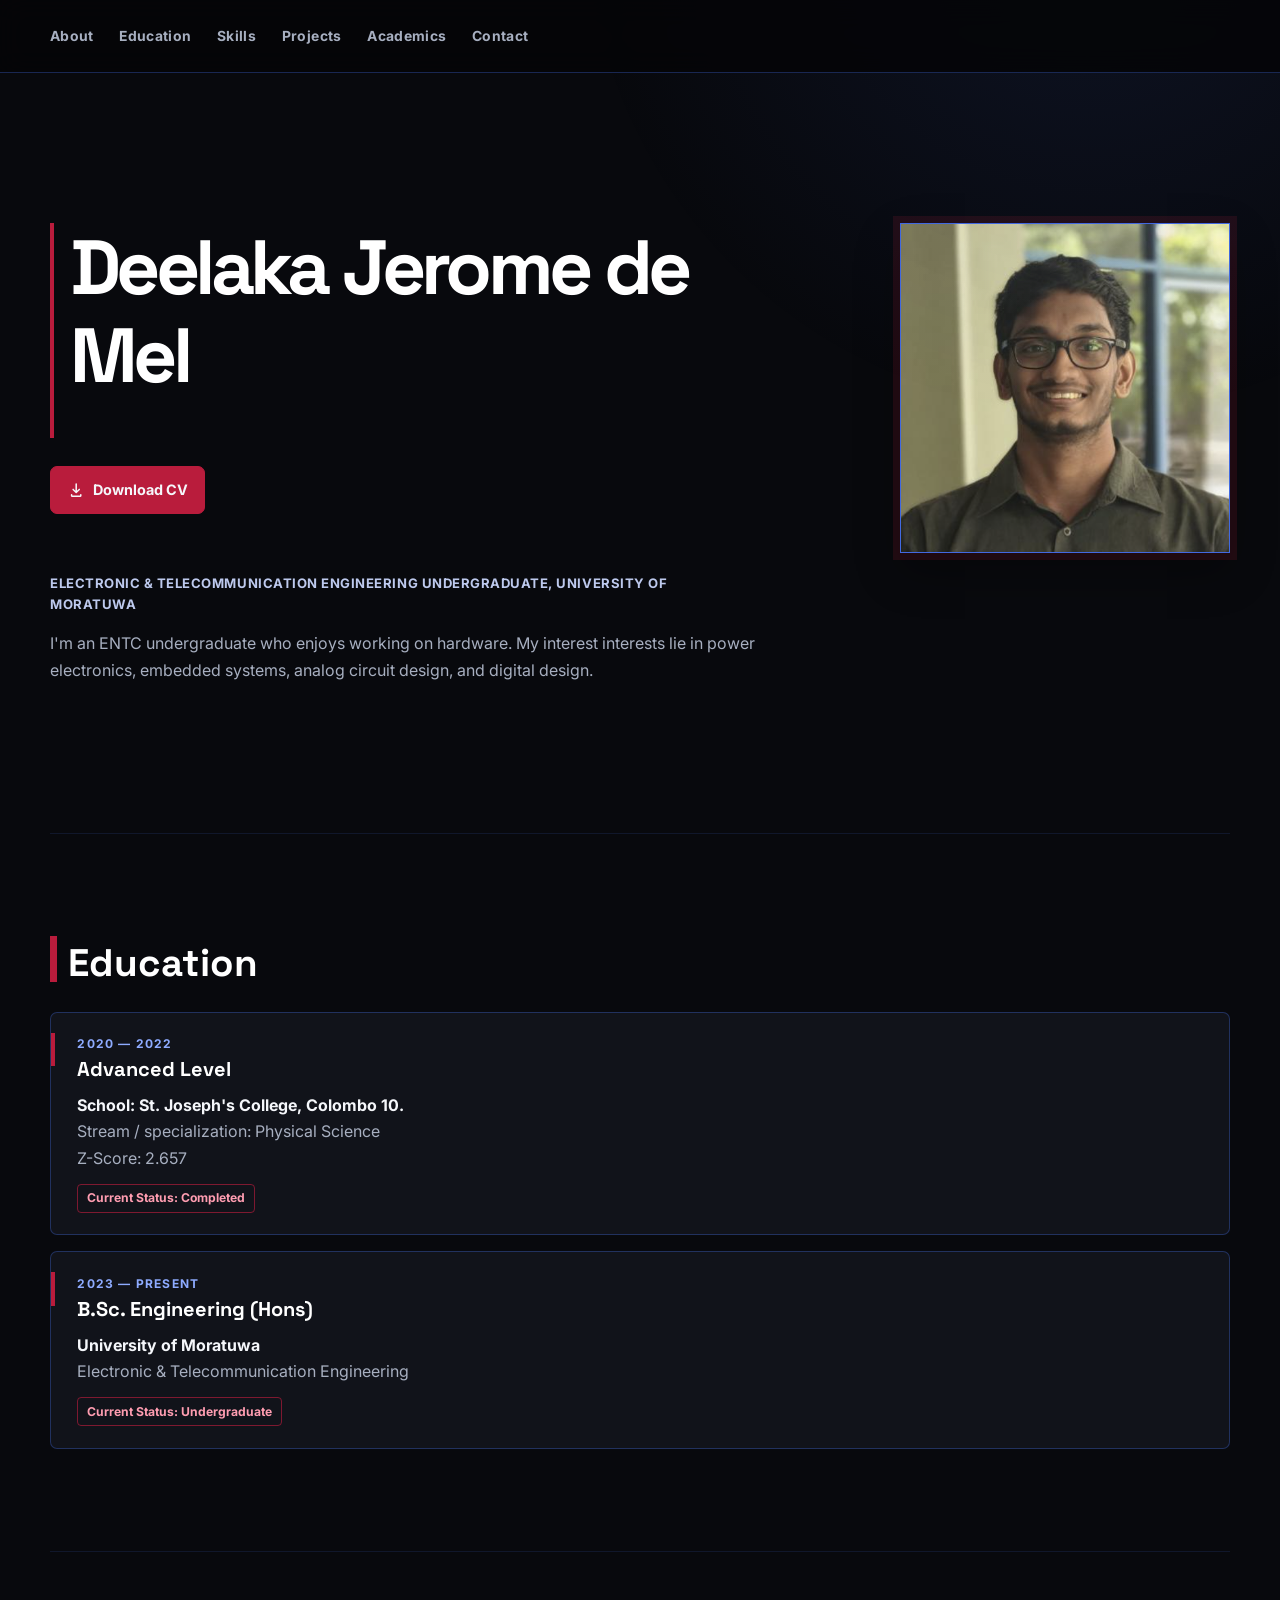
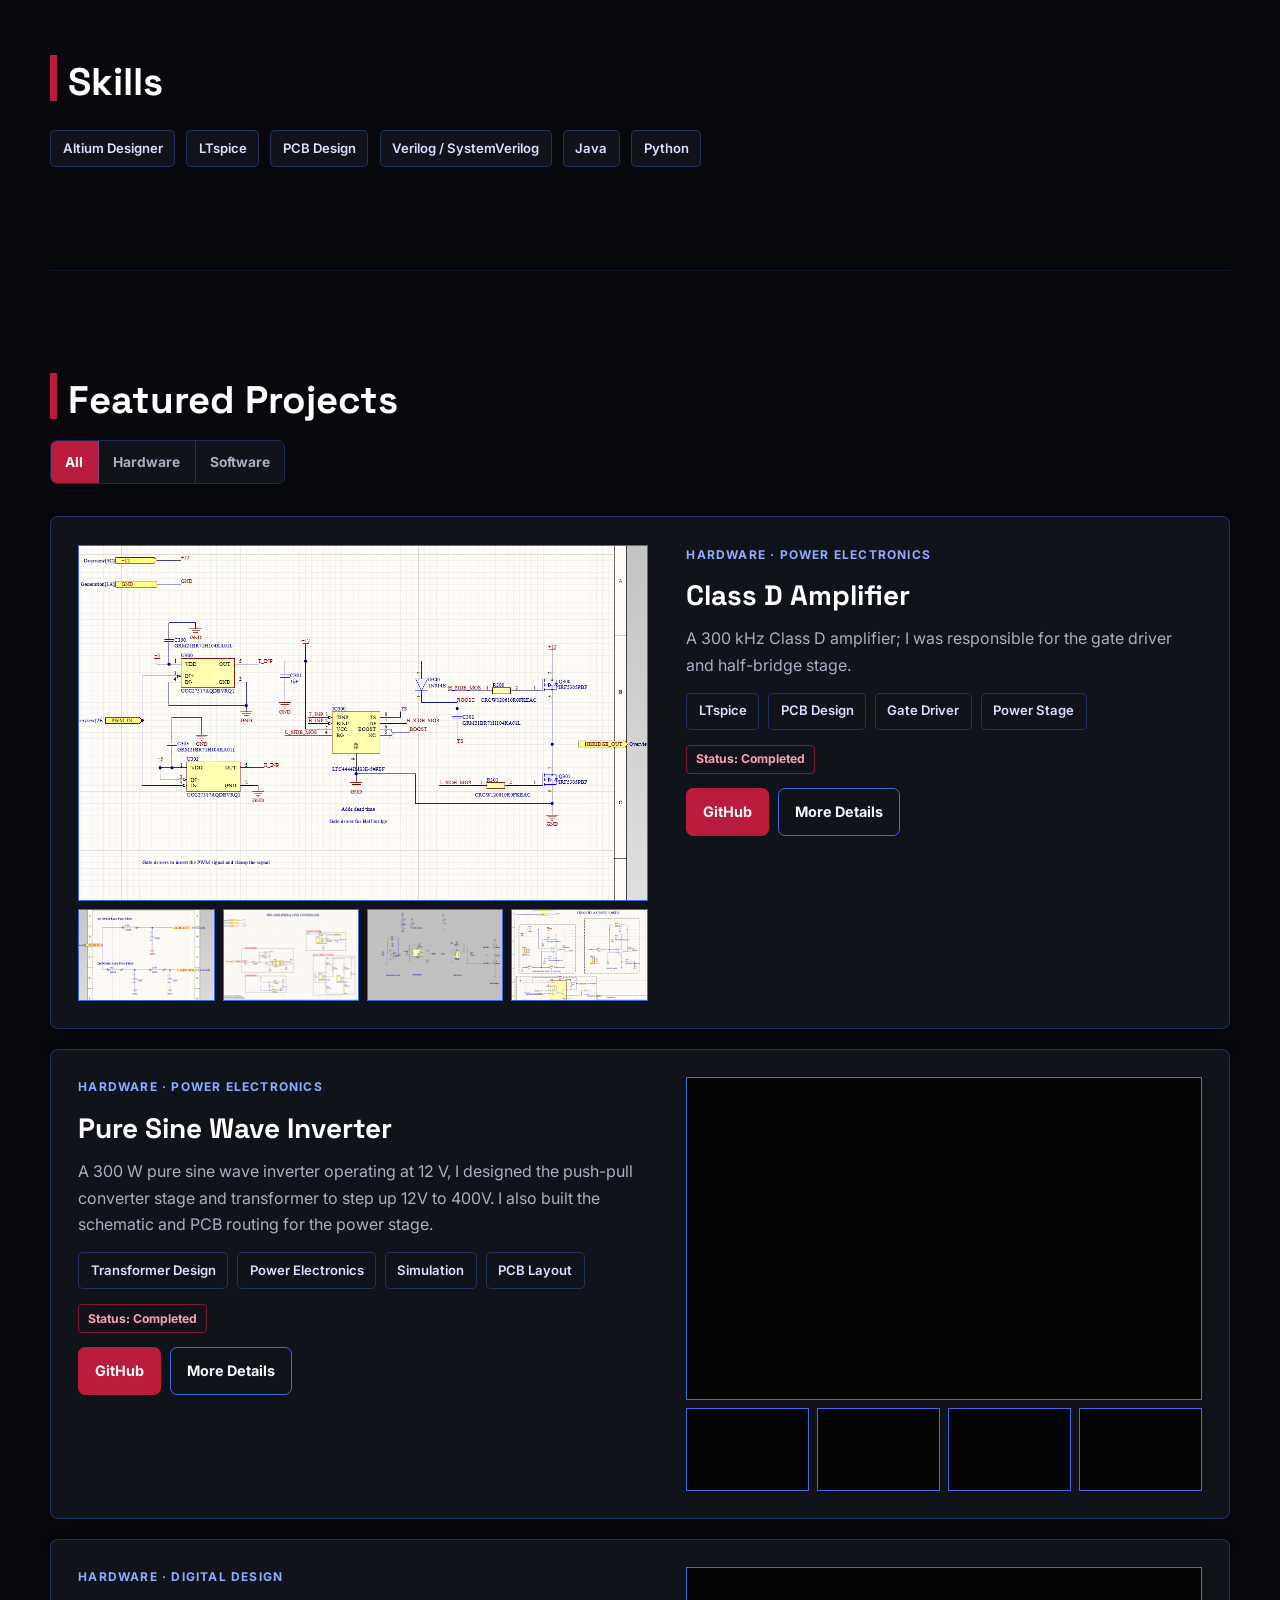
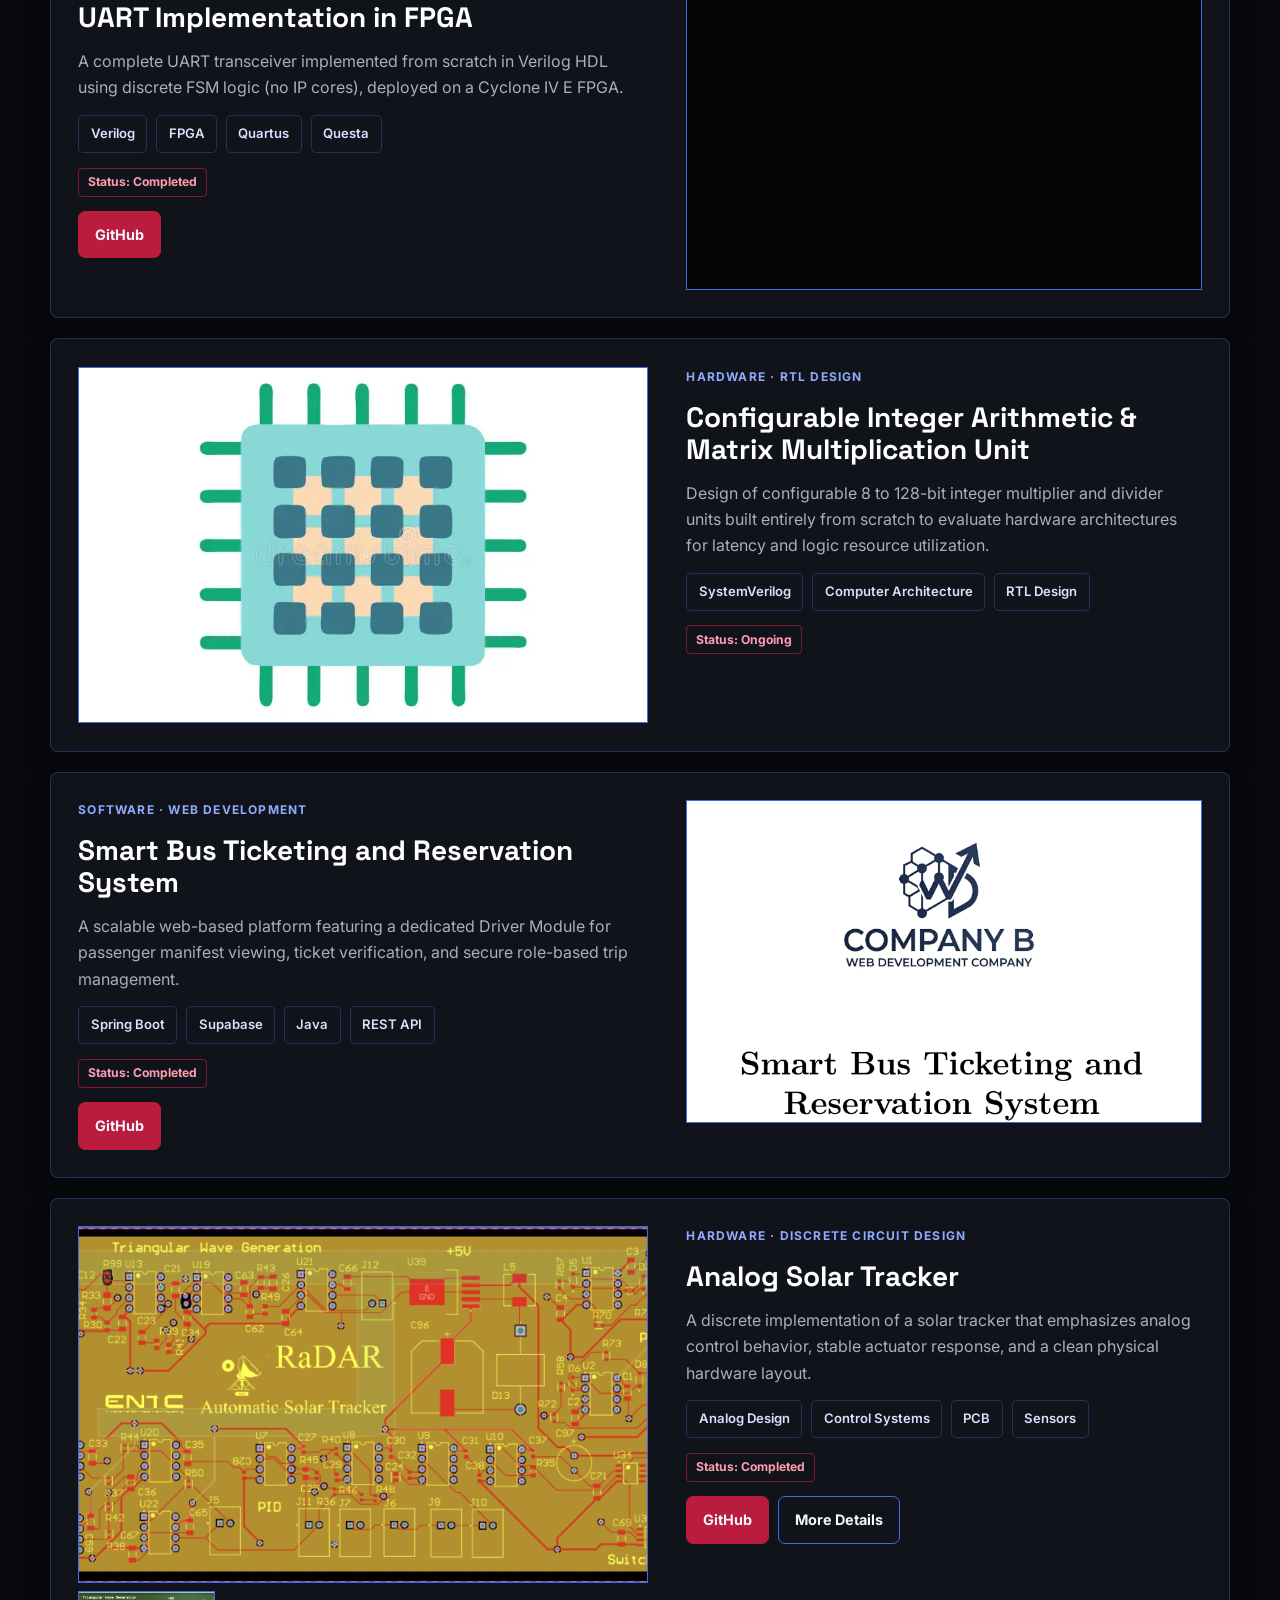
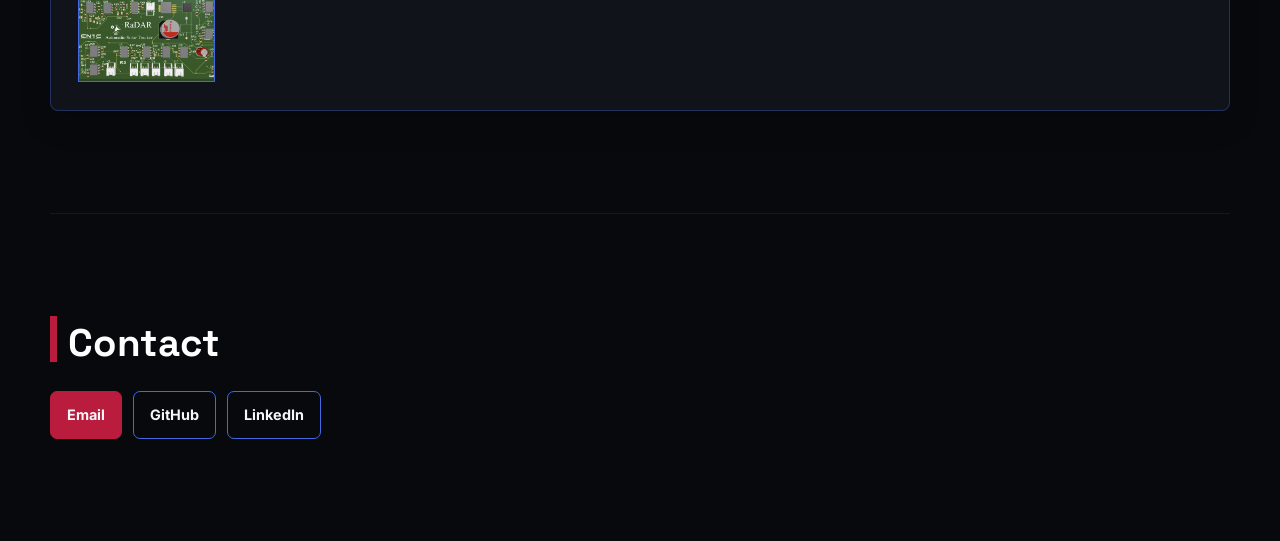
==== commit c09aa393: "Revamp styles, accessibility, and UI behavior Replace verbose light theme CSS with a compact dark-fi" ====
--- a/index.html
+++ b/index.html
@@ -15,7 +15,7 @@
 
   <link rel="preconnect" href="https://fonts.googleapis.com">
   <link rel="preconnect" href="https://fonts.gstatic.com" crossorigin>
-  <link href="https://fonts.googleapis.com/css2?family=Poppins:wght@400;600;700&display=swap" rel="stylesheet">
+  <link href="https://fonts.googleapis.com/css2?family=Inter:wght@400;600;700&family=Space+Grotesk:wght@500;600;700&display=swap" rel="stylesheet">
 
   <link rel="stylesheet" href="css/style.css">
 </head>
@@ -28,7 +28,6 @@
       <a href="#projects">Projects</a>
       <a href="academics.html">Academics</a>
       <a href="#contact">Contact</a>
-      <button id="theme-toggle">🌙</button>
     </nav>
   </header>
 
@@ -39,7 +38,7 @@
 
   <p class="bio">
     I'm an ENTC undergraduate who enjoys working on hardware. My interest 
-    lie in Power Electronics, Embedded Systems, Analog Circuit Design, and Digital Design. 
+    interests lie in power electronics, embedded systems, analog circuit design, and digital design.
   </p>
 
   <div class="hero-actions">
@@ -90,8 +89,9 @@
     <h2>Featured Projects</h2>
 
     <div class="filter-buttons" aria-label="Project category filters">
-      <button class="filter-btn active" data-filter="hardware">Hardware</button>
-      <button class="filter-btn" data-filter="software">Software</button>
+      <button class="filter-btn active" type="button" data-filter="all" aria-pressed="true">All</button>
+      <button class="filter-btn" type="button" data-filter="hardware" aria-pressed="false">Hardware</button>
+      <button class="filter-btn" type="button" data-filter="software" aria-pressed="false">Software</button>
     </div>
 
     <div class="project-showcase-list" aria-label="Project showcase">
@@ -120,7 +120,7 @@
         <div class="project-content">
           <p class="project-overline">Hardware · Power Electronics</p>
           <h3>Class D Amplifier</h3>
-          <p>A 300 kHz Class D amplifier, I was in charge of the gate driver and half bride stage.</p>
+          <p>A 300 kHz Class D amplifier; I was responsible for the gate driver and half-bridge stage.</p>
 
           <div class="project-tech-list" aria-label="Technologies used">
             <span class="tech-badge">LTspice</span>
@@ -135,7 +135,6 @@
 
           <div class="project-actions">
             <a class="project-link project-link-primary" href="https://github.com/deelaka-de-mel/class-d-audio-amplifier" target="_blank" rel="noopener noreferrer">GitHub</a>
-            <a class="project-link" href="projects/class-d-amplifier.html">Live Demo</a>
             <a class="project-link" href="projects/class-d-amplifier.html">More Details</a>
           </div>
         </div>
@@ -181,7 +180,6 @@
 
           <div class="project-actions">
             <a class="project-link project-link-primary" href="https://github.com/deelaka-de-mel" target="_blank" rel="noopener noreferrer">GitHub</a>
-            <a class="project-link" href="projects/pure-sine-wave-inverter.html">Live Demo</a>
             <a class="project-link" href="projects/pure-sine-wave-inverter.html">More Details</a>
           </div>
         </div>
@@ -221,8 +219,6 @@
 
           <div class="project-actions">
             <a class="project-link project-link-primary" href="https://github.com/deelaka-de-mel/UART-Implementation-in-FPGA" target="_blank" rel="noopener noreferrer">GitHub</a>
-            <a class="project-link" href="#projects">Live Demo</a>
-            <a class="project-link" href="#projects">More Details</a>
           </div>
         </div>
       </article>
@@ -230,7 +226,7 @@
       <article class="project-showcase" data-category="hardware">
         <div class="project-media">
           <button class="project-hero" type="button" data-lightbox-image="assets/images/Arithmetic ALU/fpga.webp" data-lightbox-caption="Configurable Integer Arithmetic Unit — architecture block diagram">
-            <img src="assets/images/Arithmetic ALU/fpga.webp" alt="" loading="lazy" decoding="async">
+            <img src="assets/images/Arithmetic ALU/fpga.webp" alt="FPGA implementation of the configurable integer arithmetic unit" loading="lazy" decoding="async">
           </button>
 
       
@@ -251,11 +247,6 @@
             <span class="project-status">Status: Ongoing</span>
           </div>
 
-          <div class="project-actions">
-            <a class="project-link project-link-primary" href="#projects">GitHub</a>
-            <a class="project-link" href="#projects">Live Demo</a>
-            <a class="project-link" href="#projects">More Details</a>
-          </div>
         </div>
       </article>
 
@@ -293,8 +284,6 @@
 
           <div class="project-actions">
             <a class="project-link project-link-primary" href="https://github.com/deelaka-de-mel/smart-bus-ticketing-and-reservation" target="_blank" rel="noopener noreferrer">GitHub</a>
-            <a class="project-link" href="#projects">Live Demo</a>
-            <a class="project-link" href="#projects">More Details</a>
           </div>
         </div>
       </article>
@@ -330,7 +319,6 @@
 
           <div class="project-actions">
             <a class="project-link project-link-primary" href="https://github.com/deelaka-de-mel" target="_blank" rel="noopener noreferrer">GitHub</a>
-            <a class="project-link" href="projects/analog-solar-tracker.html">Live Demo</a>
             <a class="project-link" href="projects/analog-solar-tracker.html">More Details</a>
           </div>
         </div>
@@ -349,4 +337,4 @@
 
   <script src="js/script.js"></script>
 </body>
-</html>+</html>
--- a/css/style.css
+++ b/css/style.css
@@ -1,671 +1,8 @@
-:root {
-  --color-bg: #fafafa;
-  --color-text: #222;
-  --color-text-muted: #444;
-  --color-navy: #1a1a2e;
-  --color-heading: #1a1a2e;
-  --color-accent: #00b4d8;
-  --color-card-bg: #fff;
-}
-
-[data-theme="dark"] {
-  --color-bg: #121212;
-  --color-text: #eee;
-  --color-text-muted: #bbb;
-  --color-navy: #0f0f1a;
-  --color-heading: #f5f5f5;
-  --color-accent: #00b4d8;
-  --color-card-bg: #1e1e1e;
-}
-
-html {
-  scroll-behavior: smooth;
-}
-
-* {
-  margin: 0;
-  padding: 0;
-  box-sizing: border-box;
-}
-
-body {
-  font-family: 'Poppins', 'Segoe UI', Arial, sans-serif;
-  line-height: 1.6;
-  color: var(--color-text);
-  background-color: var(--color-bg);
-  transition: background-color 0.3s ease, color 0.3s ease;
-}
-
-header {
-  background-color: var(--color-navy);
-  padding: 1rem 2rem;
-}
-
-nav {
-  display: flex;
-  align-items: center;
-}
-
-nav a {
-  color: #fff;
-  text-decoration: none;
-  margin-right: 1.5rem;
-  font-weight: 600;
-}
-
-nav a:hover {
-  color: var(--color-accent);
-}
-
-#theme-toggle {
-  background: none;
-  border: none;
-  font-size: 1.2rem;
-  cursor: pointer;
-  margin-left: auto;
-}
-
-section {
-  padding: 3rem 2rem;
-  max-width: 900px;
-  margin: 0 auto;
-}
-
-h1 {
-  font-size: 2.5rem;
-  margin-bottom: 0.5rem;
-}
-
-h2 {
-  font-size: 2rem;
-  margin-bottom: 1.5rem;
-  border-bottom: 2px solid var(--color-navy);
-  padding-bottom: 0.5rem;
-  color: var(--color-heading);
-}
-
-.profile-photo {
-  width: 150px;
-  height: 150px;
-  border-radius: 50%;
-  object-fit: cover;
-  margin-bottom: 1rem;
-  border: 3px solid var(--color-navy);
-}
-
-/* Fade-in on scroll */
-.fade-in {
-  opacity: 0;
-  transform: translateY(20px);
-  transition: opacity 0.6s ease, transform 0.6s ease;
-}
-
-.fade-in.visible {
-  opacity: 1;
-  transform: translateY(0);
-}
-
-/* Education */
-.education-timeline {
-  display: grid;
-  gap: 1rem;
-}
-
-.education-card {
-  background-color: var(--color-card-bg);
-  border-radius: 16px;
-  padding: 1.15rem 1.25rem;
-  box-shadow: 0 8px 18px rgba(15, 23, 42, 0.08);
-  border-left: 3px solid var(--color-accent);
-}
-
-.education-meta {
-  color: var(--color-accent);
-  font-size: 0.78rem;
-  font-weight: 700;
-  text-transform: uppercase;
-  letter-spacing: 0.08em;
-  margin-bottom: 0.35rem;
-}
-
-.education-card h3 {
-  color: var(--color-heading);
-  font-size: 1.1rem;
-  margin-bottom: 0.25rem;
-}
-
-.education-school,
-.education-detail {
-  color: var(--color-text-muted);
-}
-
-.education-status {
-  display: inline-flex;
-  margin-top: 0.75rem;
-  font-size: 0.82rem;
-  font-weight: 700;
-  color: var(--color-heading);
-}
-
-/* Skills */
-.skills-grid {
-  display: flex;
-  flex-wrap: wrap;
-  gap: 0.75rem;
-}
-
-.skill-badge {
-  background-color: var(--color-card-bg);
-  color: var(--color-heading);
-  padding: 0.5rem 1rem;
-  border-radius: 20px;
-  font-size: 0.9rem;
-  font-weight: 600;
-  box-shadow: 0 2px 6px rgba(0, 0, 0, 0.08);
-}
-
-/* Hero actions */
-.hero-actions {
-  display: flex;
-  flex-wrap: wrap;
-  gap: 0.9rem;
-  margin-top: 0.25rem;
-}
-
-.hero-cta {
-  display: inline-flex;
-  align-items: center;
-  justify-content: center;
-  gap: 0.6rem;
-  padding: 0.85rem 1.25rem;
-  border-radius: 999px;
-  background: linear-gradient(135deg, var(--color-accent), #3bd6f4);
-  color: #fff;
-  text-decoration: none;
-  font-weight: 700;
-  box-shadow: 0 8px 20px rgba(0, 180, 216, 0.2);
-  transition: transform 0.2s ease, box-shadow 0.2s ease;
-}
-
-.hero-cta:hover {
-  transform: translateY(-2px);
-  box-shadow: 0 10px 24px rgba(0, 180, 216, 0.28);
-}
-
-.hero-cta svg {
-  width: 1.1rem;
-  height: 1.1rem;
-}
-
-/* Filter buttons */
-.filter-buttons {
-  display: flex;
-  gap: 0.75rem;
-  margin-bottom: 1.25rem;
-  flex-wrap: wrap;
-}
-
-.filter-btn {
-  background-color: var(--color-card-bg);
-  border: 1px solid rgba(26, 26, 46, 0.2);
-  color: var(--color-heading);
-  padding: 0.6rem 1.1rem;
-  border-radius: 999px;
-  cursor: pointer;
-  font-weight: 700;
-  letter-spacing: 0.01em;
-  transition: transform 0.2s ease, background-color 0.2s ease, color 0.2s ease, box-shadow 0.2s ease, border-color 0.2s ease;
-  box-shadow: 0 2px 8px rgba(15, 23, 42, 0.06);
-}
-
-.filter-btn:hover {
-  transform: translateY(-1px);
-  border-color: var(--color-accent);
-  box-shadow: 0 4px 10px rgba(15, 23, 42, 0.1);
-}
-
-.filter-btn.active {
-  background: linear-gradient(135deg, var(--color-navy), var(--color-accent));
-  color: #fff;
-  border-color: transparent;
-  box-shadow: 0 8px 18px rgba(0, 180, 216, 0.22);
-}
-
-/* Projects showcase */
-.project-showcase-list {
-  display: grid;
-  gap: 1.2rem;
-  padding: 0.25rem 0;
-}
-
-.project-showcase {
-  display: grid;
-  grid-template-columns: minmax(0, 1.05fr) minmax(0, 0.95fr);
-  grid-template-areas: "media content";
-  gap: 1.25rem;
-  align-items: center;
-  width: 100%;
-  max-width: none;
-  flex: 0 0 auto;
-  background-color: var(--color-card-bg);
-  border: 1px solid rgba(26, 26, 46, 0.08);
-  border-radius: 18px;
-  padding: 1rem;
-  box-shadow: 0 12px 28px rgba(15, 23, 42, 0.08);
-  transition: transform 0.2s ease, box-shadow 0.2s ease;
-}
-
-.project-showcase:nth-child(even) {
-  grid-template-areas: "content media";
-}
-
-.project-media {
-  grid-area: media;
-  display: grid;
-  gap: 0.75rem;
-  min-width: 0;
-}
-
-.project-hero {
-  border: none;
-  background: transparent;
-  padding: 0;
-  cursor: pointer;
-  border-radius: 16px;
-  overflow: hidden;
-  box-shadow: 0 8px 18px rgba(15, 23, 42, 0.11);
-}
-
-.project-hero img,
-.gallery-thumb img {
-  display: block;
-  width: 100%;
-  height: 100%;
-  object-fit: cover;
-  transition: transform 0.25s ease, box-shadow 0.25s ease;
-}
-
-.project-hero img {
-  aspect-ratio: 16 / 10;
-  border-radius: 16px;
-}
-
-.project-hero:hover img,
-.gallery-thumb:hover img {
-  transform: scale(1.04);
-}
-
-.project-gallery {
-  display: grid;
-  grid-template-columns: repeat(4, minmax(0, 1fr));
-  gap: 0.5rem;
-}
-
-.gallery-thumb {
-  border: none;
-  background: transparent;
-  padding: 0;
-  cursor: pointer;
-  border-radius: 12px;
-  overflow: hidden;
-  box-shadow: 0 6px 14px rgba(15, 23, 42, 0.08);
-}
-
-.gallery-thumb img {
-  aspect-ratio: 4 / 3;
-  border-radius: 12px;
-}
-
-.project-content {
-  grid-area: content;
-  display: grid;
-  align-content: start;
-  gap: 0.75rem;
-  min-width: 0;
-}
-
-.project-overline {
-  color: var(--color-accent);
-  text-transform: uppercase;
-  letter-spacing: 0.12em;
-  font-size: 0.72rem;
-  font-weight: 700;
-}
-
-.project-content h3 {
-  margin-bottom: 0;
-  color: var(--color-heading);
-  font-size: 1.2rem;
-}
-
-.project-content p {
-  color: var(--color-text-muted);
-  font-size: 0.95rem;
-}
-
-.project-tech-list {
-  display: flex;
-  flex-wrap: wrap;
-  gap: 0.55rem;
-}
-
-.project-status-row {
-  margin-top: 0.1rem;
-}
-
-.project-status {
-  display: inline-flex;
-  align-items: center;
-  padding: 0.35rem 0.75rem;
-  border-radius: 999px;
-  background: rgba(0, 180, 216, 0.12);
-  color: var(--color-heading);
-  font-size: 0.78rem;
-  font-weight: 700;
-}
-
-.tech-badge {
-  display: inline-flex;
-  align-items: center;
-  padding: 0.4rem 0.8rem;
-  border-radius: 999px;
-  background: rgba(26, 26, 46, 0.05);
-  color: var(--color-heading);
-  font-size: 0.78rem;
-  font-weight: 600;
-  border: 1px solid rgba(26, 26, 46, 0.08);
-}
-
-.project-actions {
-  display: flex;
-  flex-wrap: wrap;
-  gap: 0.7rem;
-  margin-top: 0.2rem;
-}
-
-.project-link {
-  display: inline-flex;
-  align-items: center;
-  justify-content: center;
-  min-width: 104px;
-  padding: 0.7rem 0.9rem;
-  border-radius: 999px;
-  text-decoration: none;
-  font-weight: 700;
-  color: var(--color-heading);
-  background-color: transparent;
-  border: 1px solid rgba(26, 26, 46, 0.18);
-  transition: transform 0.2s ease, box-shadow 0.2s ease, border-color 0.2s ease;
-}
-
-.project-link:hover {
-  transform: translateY(-2px);
-  box-shadow: 0 8px 18px rgba(15, 23, 42, 0.1);
-  border-color: rgba(26, 26, 46, 0.4);
-}
-
-.project-link-primary {
-  background-color: var(--color-navy);
-  color: #fff;
-  border-color: transparent;
-}
-
-.lightbox {
-  position: fixed;
-  inset: 0;
-  display: none;
-  align-items: center;
-  justify-content: center;
-  padding: 1.5rem;
-  background: rgba(15, 23, 42, 0.72);
-  backdrop-filter: blur(8px);
-  z-index: 999;
-}
-
-.lightbox.open {
-  display: flex;
-}
-
-.lightbox-panel {
-  position: relative;
-  width: min(960px, 100%);
-  background-color: var(--color-bg);
-  border-radius: 20px;
-  box-shadow: 0 20px 50px rgba(15, 23, 42, 0.3);
-  overflow: hidden;
-}
-
-.lightbox-panel img {
-  display: block;
-  width: 100%;
-  max-height: 72vh;
-  object-fit: contain;
-  background: #fff;
-}
-
-.lightbox-caption {
-  padding: 1rem 1.1rem;
-  color: var(--color-text);
-  font-size: 0.92rem;
-}
-
-.lightbox-close {
-  position: absolute;
-  top: 1rem;
-  right: 1rem;
-  width: 42px;
-  height: 42px;
-  border: none;
-  border-radius: 50%;
-  background: rgba(255, 255, 255, 0.92);
-  color: var(--color-heading);
-  font-size: 1.25rem;
-  cursor: pointer;
-}
-
-/* Project detail pages */
-.project-detail-page {
-  max-width: 980px;
-}
-
-.project-detail-page h2 {
-  margin-top: 1.5rem;
-}
-
-.project-detail-lead {
-  color: var(--color-text-muted);
-  margin-bottom: 1rem;
-}
-
-.project-detail-grid {
-  display: grid;
-  grid-template-columns: 1fr 1fr;
-  gap: 1.25rem;
-  margin: 1rem 0 1.5rem;
-}
-
-.project-detail-gallery {
-  display: grid;
-  grid-template-columns: 1fr;
-}
-
-.project-detail-gallery img {
-  width: 100%;
-  max-width: 100%;
-}
-
-.detail-image {
-  max-width: 100%;
-  border-radius: 12px;
-  margin: 1rem 0;
-  box-shadow: 0 10px 22px rgba(15, 23, 42, 0.1);
-}
-
-.project-detail-page ul {
-  margin: 0.5rem 0 1rem 1.2rem;
-  color: var(--color-text-muted);
-}
-
-.project-detail-page a {
-  color: var(--color-accent);
-}
-
-/* Contact buttons */
-.contact-links {
-  display: flex;
-  flex-wrap: wrap;
-  gap: 1rem;
-  margin-top: 0.5rem;
-}
-
-.contact-button {
-  display: inline-flex;
-  align-items: center;
-  justify-content: center;
-  padding: 0.8rem 1.2rem;
-  border-radius: 999px;
-  text-decoration: none;
-  font-weight: 700;
-  color: #fff;
-  box-shadow: 0 6px 16px rgba(0, 0, 0, 0.12);
-  transition: transform 0.2s ease, box-shadow 0.2s ease, opacity 0.2s ease;
-}
-
-.contact-button:hover {
-  transform: translateY(-2px);
-  box-shadow: 0 10px 20px rgba(0, 0, 0, 0.18);
-  opacity: 0.95;
-}
-
-.contact-button.email {
-  background: linear-gradient(135deg, #ff7a59, #ff4d6d);
-}
-
-.contact-button.github {
-  background: linear-gradient(135deg, #1f2937, #111827);
-}
-
-.contact-button.linkedin {
-  background: linear-gradient(135deg, #0077b5, #005582);
-}
-
-@media (max-width: 900px) {
-  .project-showcase {
-    grid-template-columns: minmax(0, 1fr) minmax(0, 1fr);
-  }
-
-  .project-gallery {
-    grid-template-columns: repeat(4, minmax(120px, 1fr));
-  }
-}
-
-@media (max-width: 680px) {
-  nav a {
-    display: block;
-    margin-bottom: 0.5rem;
-  }
-
-  section {
-    padding: 2rem 1rem;
-  }
-
-  h1 {
-    font-size: 2rem;
-  }
-
-  .project-showcase {
-    grid-template-columns: 1fr;
-    grid-template-areas: "media" "content";
-    padding: 0.9rem;
-    gap: 1rem;
-  }
-
-  .project-showcase:nth-child(even) {
-    grid-template-areas: "media" "content";
-  }
-
-  .project-gallery {
-    grid-template-columns: repeat(2, minmax(0, 1fr));
-  }
-
-  .project-link {
-    flex: 1 1 140px;
-  }
-}
-
-.gpa-summary {
-  font-size: 1.1rem;
-  margin-top: 0.5rem;
-}
-
-.sgpa-badge {
-  display: inline-block;
-  background-color: var(--color-accent);
-  color: #fff;
-  font-size: 0.85rem;
-  font-weight: 600;
-  padding: 0.3rem 0.8rem;
-  border-radius: 20px;
-  margin-left: 0.75rem;
-  vertical-align: middle;
-}
-
-.grades-table {
-  width: 100%;
-  border-collapse: collapse;
-  margin-bottom: 1rem;
-  background-color: var(--color-card-bg);
-  border-radius: 8px;
-  overflow: hidden;
-  box-shadow: 0 2px 8px rgba(0, 0, 0, 0.08);
-}
-
-.grades-table th,
-.grades-table td {
-  text-align: left;
-  padding: 0.75rem 1rem;
-  border-bottom: 1px solid rgba(128, 128, 128, 0.2);
-  color: var(--color-text);
-}
-
-.grades-table th {
-  background-color: var(--color-navy);
-  color: #fff;
-  font-weight: 600;
-}
-
-.grades-table tr:last-child td {
-  border-bottom: none;
-}
-
-.tagline {
-  color: var(--color-text-muted);
-  margin-bottom: 1rem;
-}
-
-.bio {
-  max-width: 650px;
-  margin-bottom: 1.5rem;
-}
-
-.interests h3 {
-  font-size: 1.1rem;
-  color: var(--color-heading);
-  margin-bottom: 0.5rem;
-}
-
-.interests-list {
-  list-style: none;
-  display: flex;
-  flex-wrap: wrap;
-  gap: 0.5rem;
-}
-
-.interests-list li {
-  background-color: var(--color-card-bg);
-  color: var(--color-text);
-  padding: 0.4rem 0.9rem;
-  border-radius: 20px;
-  font-size: 0.85rem;
-  box-shadow: 0 2px 6px rgba(0, 0, 0, 0.08);
-}+:root{--color-bg:#08090d;--color-surface:#11131a;--color-text:#f5f7fb;--color-text-muted:#a7afc0;--color-heading:#fff;--color-red:#b91c3c;--color-red-bright:#e11d48;--color-blue:#4169e1;--color-border:rgba(65,105,225,.34);--shadow:0 18px 42px rgba(0,0,0,.32)}
+*{box-sizing:border-box;margin:0;padding:0}html{scroll-behavior:smooth}body{background:var(--color-bg);color:var(--color-text);font:400 16px/1.65 Inter,"Segoe UI",Arial,sans-serif}body::before{content:"";position:fixed;inset:0;pointer-events:none;background:radial-gradient(circle at 85% -10%,rgba(65,105,225,.11),transparent 32rem)}header{position:sticky;top:0;z-index:20;background:rgba(5,5,7,.88);backdrop-filter:blur(14px);border-bottom:1px solid var(--color-border)}nav{width:min(1180px,calc(100% - 2rem));min-height:4.5rem;margin:auto;display:flex;align-items:center;gap:clamp(.75rem,2vw,1.7rem);flex-wrap:wrap}nav a{position:relative;color:var(--color-text-muted);font-size:.87rem;font-weight:700;letter-spacing:.025em;text-decoration:none}nav a::after{content:"";position:absolute;left:0;bottom:-.48rem;width:100%;height:2px;background:var(--color-blue);transform:scaleX(0);transform-origin:left;transition:transform .2s ease}nav a:hover,nav a:focus-visible{color:var(--color-text)}nav a:hover::after,nav a:focus-visible::after{transform:scaleX(1)}nav a:first-child::after{background:var(--color-red)}section{width:min(1180px,calc(100% - 2rem));margin:0 auto;padding:clamp(3.5rem,8vw,6.5rem) 0}section+section{border-top:1px solid rgba(65,105,225,.14)}h1,h2,h3{color:var(--color-heading);font-family:"Space Grotesk",Inter,"Segoe UI",sans-serif;line-height:1.15}h1{font-size:clamp(2.6rem,6vw,5rem);letter-spacing:-.06em}h2{font-size:clamp(1.7rem,3vw,2.45rem);margin-bottom:1.65rem}h2::before{content:"";display:inline-block;width:.42rem;height:1.2em;margin-right:.7rem;vertical-align:-.17em;background:var(--color-red)}h3{font-size:1.25rem}a{color:#90a9ff}p{max-width:72ch}:focus-visible{outline:2px solid var(--color-blue);outline-offset:4px}
+#about{min-height:min(760px,calc(100vh - 4.5rem));display:grid;grid-template-columns:1fr minmax(210px,330px);grid-template-areas:"copy image" "actions image";align-content:center;column-gap:clamp(2rem,7vw,7rem)}#about h1,#about .tagline,#about .bio{grid-column:1}#about h1{border-left:4px solid var(--color-red);padding-left:1rem}.profile-photo{grid-area:image;width:100%;aspect-ratio:1;object-fit:cover;border:1px solid var(--color-blue);box-shadow:0 0 0 7px rgba(185,28,60,.14),var(--shadow)}.tagline{margin:1.25rem 0 .9rem;color:#bdc9ed;font-weight:700;letter-spacing:.04em;text-transform:uppercase;font-size:.82rem}.bio{color:var(--color-text-muted)}.hero-actions{grid-area:actions;margin-top:1.75rem}.hero-cta,.project-link,.contact-button{display:inline-flex;align-items:center;justify-content:center;gap:.5rem;min-height:2.75rem;padding:.68rem 1rem;border:1px solid var(--color-blue);border-radius:7px;color:var(--color-text);font-size:.9rem;font-weight:700;text-decoration:none;transition:transform .2s ease,background .2s ease,border-color .2s ease}.hero-cta{background:var(--color-red);border-color:var(--color-red)}.hero-cta svg{width:1.15rem;height:1.15rem}.hero-cta:hover,.project-link-primary:hover{background:var(--color-red-bright);transform:translateY(-2px)}
+.education-timeline{display:grid;gap:1rem}.education-card{position:relative;padding:1.35rem 1.35rem 1.35rem 1.65rem;background:var(--color-surface);border:1px solid var(--color-border);border-radius:7px}.education-card::before{content:"";position:absolute;left:0;top:1.25rem;width:4px;height:2.1rem;background:var(--color-red)}.education-meta,.project-overline{color:#8eabff;font-size:.75rem;font-weight:700;letter-spacing:.1em;text-transform:uppercase}.education-card h3{margin:.28rem 0 .65rem}.education-school{font-weight:700}.education-detail{color:var(--color-text-muted)}.education-status,.project-status,.sgpa-badge{display:inline-block;margin-top:.8rem;padding:.22rem .55rem;border:1px solid rgba(185,28,60,.65);border-radius:4px;color:#ff9db1;font-size:.76rem;font-weight:700}.skills-grid{display:flex;flex-wrap:wrap;gap:.7rem}.skill-badge,.tech-badge{display:inline-flex;padding:.43rem .72rem;border:1px solid var(--color-border);border-radius:5px;color:#d9e1ff;background:var(--color-surface);font-size:.82rem;font-weight:600}.skill-badge:hover,.tech-badge:hover{border-color:var(--color-red);color:#fff}
+.filter-buttons{display:inline-flex;margin:-.5rem 0 2rem;border:1px solid var(--color-border);border-radius:7px;overflow:hidden}.filter-btn{border:0;border-right:1px solid var(--color-border);padding:.6rem .9rem;background:var(--color-surface);color:var(--color-text-muted);cursor:pointer;font:inherit;font-size:.86rem;font-weight:700}.filter-btn:last-child{border-right:0}.filter-btn.active,.filter-btn:hover{background:var(--color-red);color:#fff}.project-showcase-list{display:grid;gap:1.25rem}.project-showcase{display:grid;grid-template-columns:minmax(0,1.05fr) minmax(0,.95fr);grid-template-areas:"media content";gap:clamp(1rem,3vw,2.5rem);padding:clamp(1rem,3vw,1.7rem);background:var(--color-surface);border:1px solid var(--color-border);border-radius:8px;box-shadow:0 12px 30px rgba(0,0,0,.18);transition:transform .2s ease,border-color .2s ease}.project-showcase.reverse{grid-template-areas:"content media"}.project-showcase[hidden]{display:none}.project-showcase:hover{border-color:rgba(65,105,225,.75);transform:translateY(-2px)}.project-media{grid-area:media}.project-content{grid-area:content;display:flex;flex-direction:column;align-items:flex-start;gap:.9rem}.project-content h3{font-size:clamp(1.3rem,2.5vw,1.75rem)}.project-content p:not(.project-overline){color:var(--color-text-muted)}.project-hero,.gallery-thumb{padding:0;display:block;border:1px solid var(--color-blue);background:#050505;cursor:zoom-in}.project-hero{width:100%}.project-hero img{width:100%;aspect-ratio:16/10;object-fit:cover;display:block}.project-gallery{display:grid;grid-template-columns:repeat(4,1fr);gap:.5rem;margin-top:.5rem}.gallery-thumb img{display:block;width:100%;aspect-ratio:1.5;object-fit:cover}.project-tech-list,.project-actions{display:flex;flex-wrap:wrap;gap:.55rem}.project-status{margin:0}.project-link-primary{background:var(--color-red);border-color:var(--color-red)}.project-link:not(.project-link-primary):hover{background:rgba(65,105,225,.18);transform:translateY(-2px)}
+.contact-links{display:flex;flex-wrap:wrap;gap:.7rem}.contact-button.email{background:var(--color-red);border-color:var(--color-red)}.contact-button.github,.contact-button.linkedin{background:transparent}.contact-button:hover{transform:translateY(-2px);background:rgba(65,105,225,.18)}.lightbox{position:fixed;inset:0;z-index:50;display:none;align-items:center;justify-content:center;padding:1rem;background:rgba(0,0,0,.9)}.lightbox.open{display:flex}.lightbox-panel{position:relative;width:min(1000px,100%);max-height:92vh;overflow:hidden;border:1px solid var(--color-border);border-radius:8px;background:var(--color-surface)}.lightbox-panel img{display:block;width:100%;max-height:78vh;object-fit:contain;background:#050505}.lightbox-caption{padding:.85rem 1rem;color:var(--color-text-muted)}.lightbox-close{position:fixed;top:1rem;right:1rem;width:2.7rem;height:2.7rem;border:1px solid var(--color-blue);border-radius:6px;background:var(--color-surface);color:white;font-size:1.4rem;cursor:pointer}.lightbox-close:hover{background:var(--color-red);border-color:var(--color-red)}
+.project-detail-page{max-width:1000px}.project-detail-page h2{margin-top:2.75rem}.project-detail-lead{color:var(--color-text-muted);font-size:1.1rem}.project-detail-grid{display:grid;grid-template-columns:1.1fr .9fr;gap:1.25rem;margin-top:1.5rem}.detail-image{width:100%;margin:.5rem 0;border:1px solid var(--color-border);border-radius:7px;background:#050505}.project-detail-page ul{padding-left:1.2rem;color:var(--color-text-muted)}.grades-table{width:100%;border-collapse:collapse;overflow:hidden;border:1px solid var(--color-border);border-radius:7px;background:var(--color-surface)}.grades-table th,.grades-table td{padding:.75rem 1rem;text-align:left;border-bottom:1px solid rgba(65,105,225,.18)}.grades-table th{background:#162253;color:#fff}.gpa-summary strong{color:#ff5477;font-size:1.5em}.semester-note{margin:1rem auto 2.5rem;text-align:center;color:var(--color-text-muted);font-size:.85rem}.fade-in{opacity:0;transform:translateY(14px);transition:opacity .55s ease,transform .55s ease}.fade-in.visible{opacity:1;transform:none}
+@media(max-width:720px){nav{min-height:4rem;padding:.75rem 0;gap:.55rem 1rem}#about{grid-template-columns:1fr;grid-template-areas:"image" "copy" "actions";gap:1.5rem;min-height:auto}.profile-photo{max-width:260px}.project-showcase,.project-showcase.reverse,.project-detail-grid{grid-template-columns:1fr;grid-template-areas:"media" "content"}.project-gallery{grid-template-columns:repeat(2,1fr)}.grades-table{display:block;overflow-x:auto;white-space:nowrap}}@media(prefers-reduced-motion:reduce){html{scroll-behavior:auto}*,*::before,*::after{animation-duration:.01ms!important;transition-duration:.01ms!important}.fade-in{opacity:1;transform:none}}
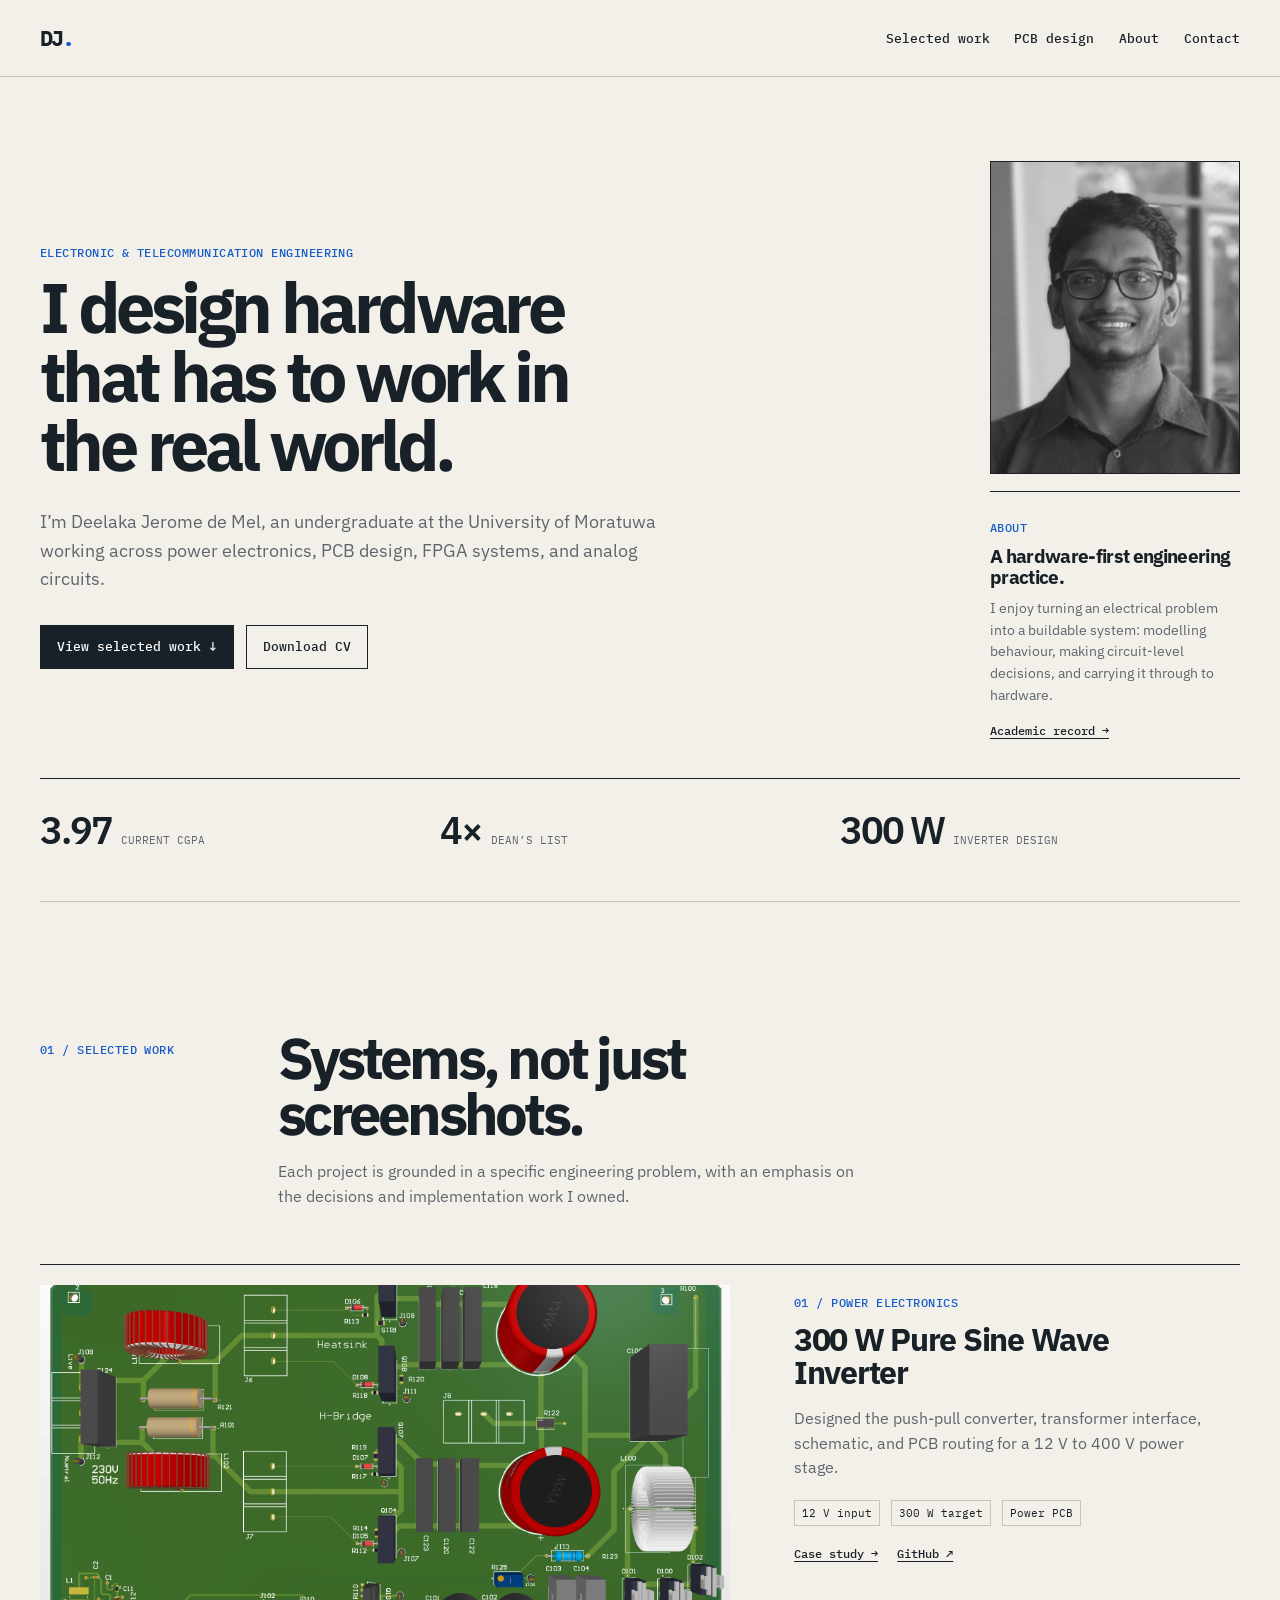
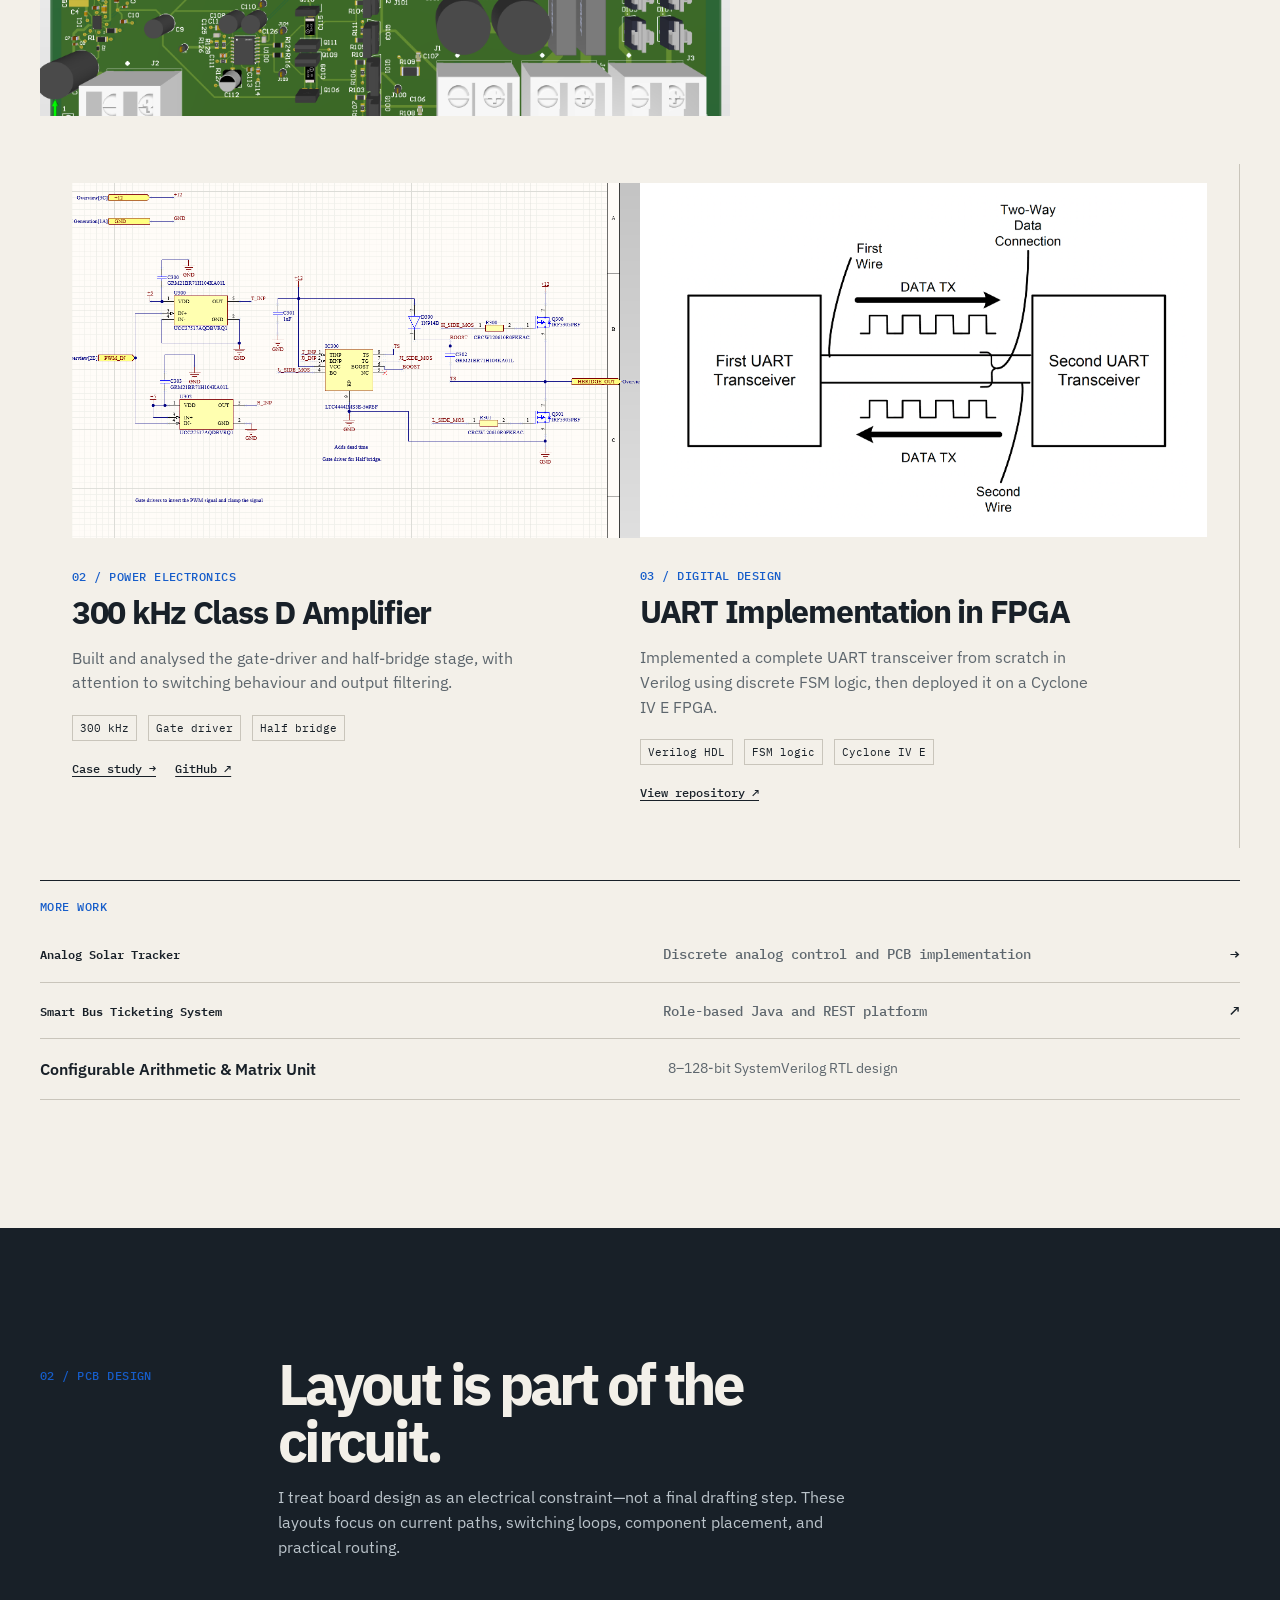
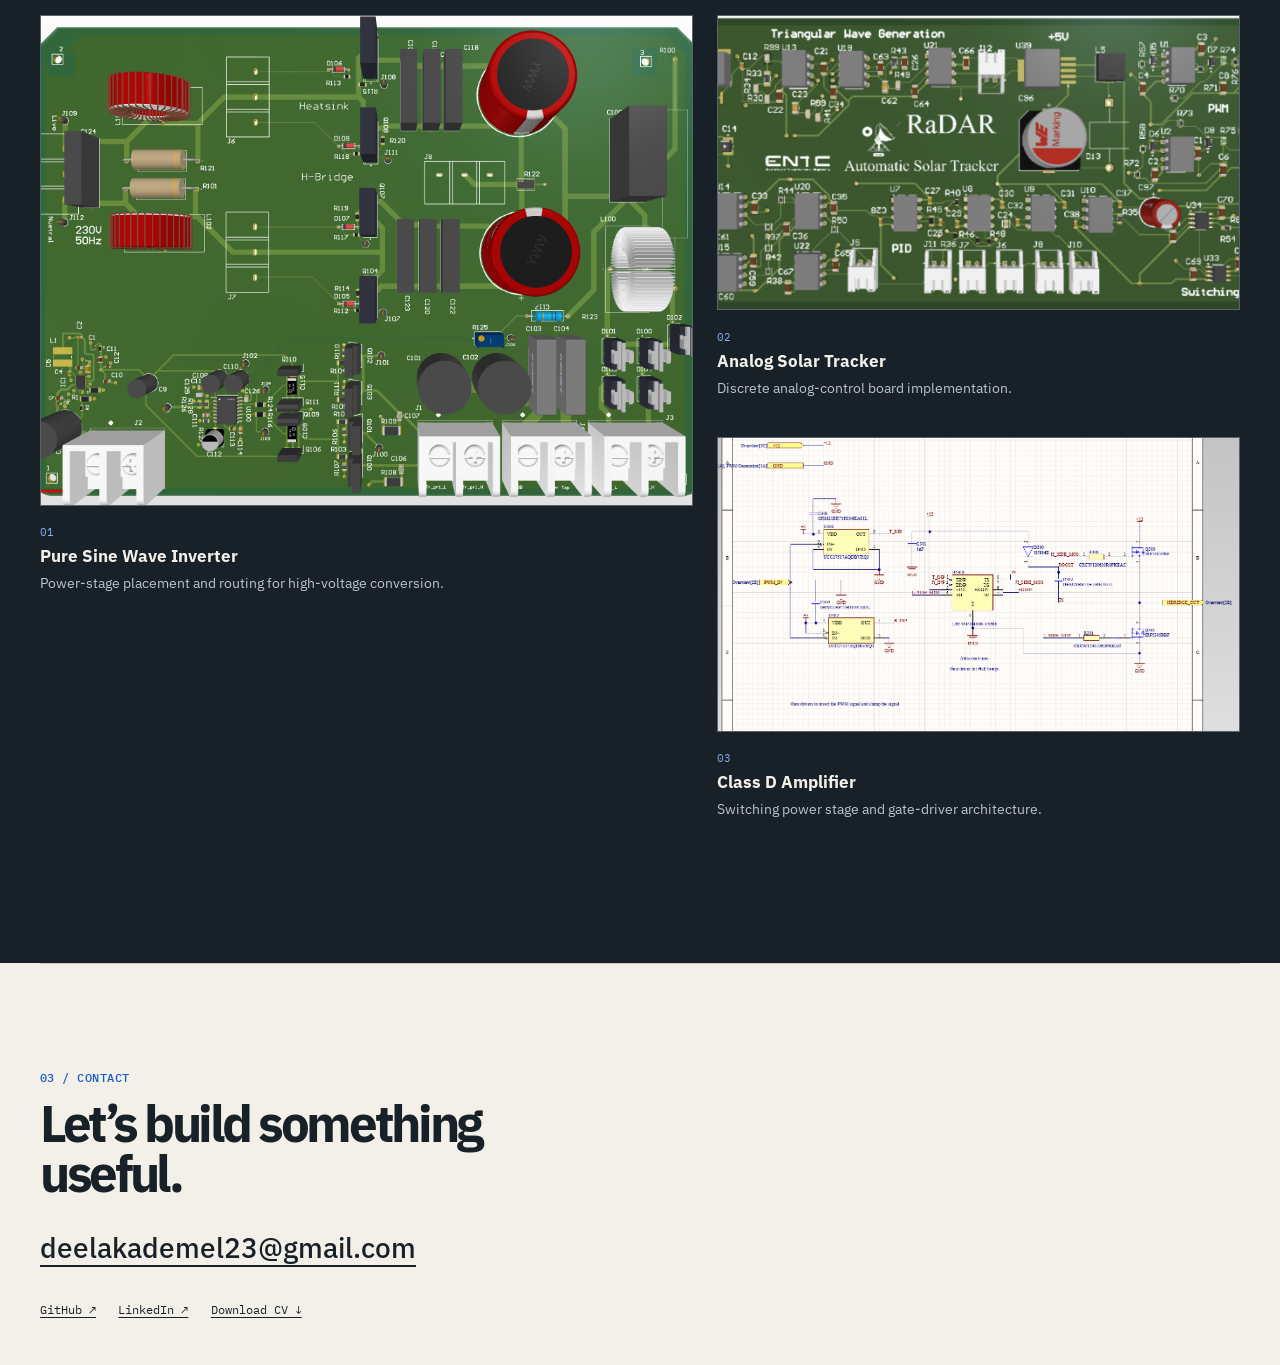
==== commit 8262b100: "changed stuff" ====
--- a/index.html
+++ b/index.html
@@ -3,338 +3,38 @@
 <head>
   <meta charset="UTF-8">
   <meta name="viewport" content="width=device-width, initial-scale=1.0">
-  <title>Deelaka Jerome de Mel — Portfolio</title>
-
-  <meta name="description" content="Portfolio of Deelaka Jerome de Mel, Electronic & Telecommunication Engineering undergraduate at University of Moratuwa.">
-  <meta property="og:title" content="Deelaka Jerome de Mel — Portfolio">
-  <meta property="og:description" content="Electronic & Telecommunication Engineering undergraduate — hardware, software, and embedded systems projects.">
+  <title>Deelaka Jerome de Mel — Engineering Portfolio</title>
+  <meta name="description" content="Portfolio of Deelaka Jerome de Mel, an Electronic and Telecommunication Engineering undergraduate building power-electronics, PCB, embedded, and digital-design systems.">
+  <meta property="og:title" content="Deelaka Jerome de Mel — Engineering Portfolio">
+  <meta property="og:description" content="Power electronics, PCB design, FPGA, and embedded systems projects.">
   <meta property="og:image" content="https://deelaka-de-mel.github.io/assets/images/headshot.png">
   <meta property="og:type" content="website">
-
   <link rel="icon" type="image/x-icon" href="favicon.ico">
-
   <link rel="preconnect" href="https://fonts.googleapis.com">
   <link rel="preconnect" href="https://fonts.gstatic.com" crossorigin>
-  <link href="https://fonts.googleapis.com/css2?family=Inter:wght@400;600;700&family=Space+Grotesk:wght@500;600;700&display=swap" rel="stylesheet">
-
+  <link href="https://fonts.googleapis.com/css2?family=IBM+Plex+Mono:wght@400;500&family=IBM+Plex+Sans:wght@400;500;600;700&display=swap" rel="stylesheet">
   <link rel="stylesheet" href="css/style.css">
 </head>
 <body>
-  <header>
-    <nav>
-      <a href="#about">About</a>
-      <a href="#education">Education</a>
-      <a href="#skills">Skills</a>
-      <a href="#projects">Projects</a>
-      <a href="academics.html">Academics</a>
-      <a href="#contact">Contact</a>
-    </nav>
-  </header>
-
-<section id="about" class="fade-in">
-  <img src="assets/images/headshot.png" alt="Deelaka Jerome de Mel" class="profile-photo">
-  <h1>Deelaka Jerome de Mel</h1>
-  <p class="tagline">Electronic & Telecommunication Engineering Undergraduate, University of Moratuwa</p>
-
-  <p class="bio">
-    I'm an ENTC undergraduate who enjoys working on hardware. My interest 
-    interests lie in power electronics, embedded systems, analog circuit design, and digital design.
-  </p>
-
-  <div class="hero-actions">
-    <a class="hero-cta" href="assets/cv/deelaka-cv.pdf" download="Deelaka-Jerome-de-Mel-CV.pdf">
-      <svg viewBox="0 0 24 24" aria-hidden="true">
-        <path d="M12 3a1 1 0 0 1 1 1v8.586l2.293-2.293a1 1 0 1 1 1.414 1.414l-4 4a1 1 0 0 1-1.414 0l-4-4a1 1 0 1 1 1.414-1.414L11 12.586V4a1 1 0 0 1 1-1Zm-6 14a1 1 0 0 1 1 1v1h10v-1a1 1 0 1 1 2 0v1a2 2 0 0 1-2 2H7a2 2 0 0 1-2-2v-1a1 1 0 0 1 1-1Z" fill="currentColor"/>
-      </svg>
-      <span>Download CV</span>
-    </a>
-  </div>
-</section>
-
-  <section id="education" class="fade-in">
-    <h2>Education</h2>
-    <div class="education-timeline">
-      <article class="education-card">
-        <p class="education-meta">2020 — 2022</p>
-        <h3>Advanced Level</h3>
-        <p class="education-school">School: St. Joseph's College, Colombo 10.</p>
-        <p class="education-detail">Stream / specialization: Physical Science</p>
-        <p class="education-detail">Z-Score: 2.657</p>
-        <span class="education-status">Current Status: Completed</span>
-      </article>
-
-      <article class="education-card">
-        <p class="education-meta">2023 — Present</p>
-        <h3>B.Sc. Engineering (Hons)</h3>
-        <p class="education-school">University of Moratuwa</p>
-        <p class="education-detail">Electronic & Telecommunication Engineering</p>
-        <span class="education-status">Current Status: Undergraduate</span>
-      </article>
-    </div>
-  </section>
-
-  <section id="skills" class="fade-in">
-    <h2>Skills</h2>
-    <div class="skills-grid">
-      <span class="skill-badge">Altium Designer</span>
-      <span class="skill-badge">LTspice</span>
-      <span class="skill-badge">PCB Design</span>
-      <span class="skill-badge">Verilog / SystemVerilog</span>
-      <span class="skill-badge">Java</span>
-      <span class="skill-badge">Python</span>
-    </div>
-  </section>
-
-  <section id="projects" class="fade-in">
-    <h2>Featured Projects</h2>
-
-    <div class="filter-buttons" aria-label="Project category filters">
-      <button class="filter-btn active" type="button" data-filter="all" aria-pressed="true">All</button>
-      <button class="filter-btn" type="button" data-filter="hardware" aria-pressed="false">Hardware</button>
-      <button class="filter-btn" type="button" data-filter="software" aria-pressed="false">Software</button>
-    </div>
-
-    <div class="project-showcase-list" aria-label="Project showcase">
-      <article class="project-showcase" data-category="hardware">
-        <div class="project-media">
-          <button class="project-hero" type="button" data-lightbox-image="assets/images/class  D amp/amplifier.png" data-lightbox-caption="Class D Amplifier — power stage and gate driver architecture">
-            <img src="assets/images/class  D amp/amplifier.png" alt="Class D amplifier hardware hero image" loading="lazy" decoding="async">
-          </button>
-
-          <div class="project-gallery" aria-label="Class D Amplifier screenshots">
-            <button class="gallery-thumb" type="button" data-lightbox-image="assets/images/class  D amp/filter.png" data-lightbox-caption="LC filter and output shaping stage">
-              <img src="assets/images/class  D amp/filter.png" alt="Class D amplifier filter screenshot" loading="lazy" decoding="async">
-            </button>
-            <button class="gallery-thumb" type="button" data-lightbox-image="assets/images/class  D amp/pre amp.png" data-lightbox-caption="Pre-amplifier and modulation input section">
-              <img src="assets/images/class  D amp/pre amp.png" alt="Class D amplifier input stage screenshot" loading="lazy" decoding="async">
-            </button>
-            <button class="gallery-thumb" type="button" data-lightbox-image="assets/images/class  D amp/simulation.png" data-lightbox-caption="Simulation and signal analysis for the switch mode design">
-              <img src="assets/images/class  D amp/simulation.png" alt="Class D amplifier simulation screenshot" loading="lazy" decoding="async">
-            </button>
-            <button class="gallery-thumb" type="button" data-lightbox-image="assets/images/class  D amp/triangle wave gen.png" data-lightbox-caption="Triangle wave generation subsystem">
-              <img src="assets/images/class  D amp/triangle wave gen.png" alt="Class D amplifier triangle wave generator screenshot" loading="lazy" decoding="async">
-            </button>
-          </div>
-        </div>
-
-        <div class="project-content">
-          <p class="project-overline">Hardware · Power Electronics</p>
-          <h3>Class D Amplifier</h3>
-          <p>A 300 kHz Class D amplifier; I was responsible for the gate driver and half-bridge stage.</p>
-
-          <div class="project-tech-list" aria-label="Technologies used">
-            <span class="tech-badge">LTspice</span>
-            <span class="tech-badge">PCB Design</span>
-            <span class="tech-badge">Gate Driver</span>
-            <span class="tech-badge">Power Stage</span>
-          </div>
-
-          <div class="project-status-row">
-            <span class="project-status">Status: Completed</span>
-          </div>
-
-          <div class="project-actions">
-            <a class="project-link project-link-primary" href="https://github.com/deelaka-de-mel/class-d-audio-amplifier" target="_blank" rel="noopener noreferrer">GitHub</a>
-            <a class="project-link" href="projects/class-d-amplifier.html">More Details</a>
-          </div>
-        </div>
-      </article>
-
-      <article class="project-showcase reverse" data-category="hardware">
-        <div class="project-media">
-          <button class="project-hero" type="button" data-lightbox-image="assets/images/sine wave inverter/pcb.png" data-lightbox-caption="Pure Sine Wave Inverter — high-voltage output stage and transformer interface">
-            <img src="assets/images/sine wave inverter/pcb.png" alt="Pure sine wave inverter hero image" loading="lazy" decoding="async">
-          </button>
-
-          <div class="project-gallery" aria-label="Pure Sine Wave Inverter screenshots">
-            <button class="gallery-thumb" type="button" data-lightbox-image="assets/images/sine wave inverter/output stage.png" data-lightbox-caption="PCB layout and power routing for the inverter module">
-              <img src="assets/images/sine wave inverter/output stage.png" alt="Inverter Output stage" loading="lazy" decoding="async">
-            </button>
-            <button class="gallery-thumb" type="button" data-lightbox-image="assets/images/sine wave inverter/pwm generation .png" data-lightbox-caption="PWM generation and control timing waveform">
-              <img src="assets/images/sine wave inverter/pwm generation .png" alt="Inverter PWM generation screenshot" loading="lazy" decoding="async">
-            </button>
-            <button class="gallery-thumb" type="button" data-lightbox-image="assets/images/sine wave inverter/routing.png" data-lightbox-caption="Signal and power routing review for the converter stage">
-              <img src="assets/images/sine wave inverter/routing.png" alt="Inverter routing screenshot" loading="lazy" decoding="async">
-            </button>
-            <button class="gallery-thumb" type="button" data-lightbox-image="assets/images/sine wave inverter/transformer switching.png" data-lightbox-caption="Transformer switching and driver synchronization details">
-              <img src="assets/images/sine wave inverter/transformer switching.png" alt="Transformer switching screenshot" loading="lazy" decoding="async">
-            </button>
-          </div>
-        </div>
-
-        <div class="project-content">
-          <p class="project-overline">Hardware · Power Electronics</p>
-          <h3>Pure Sine Wave Inverter</h3>
-          <p>A 300 W pure sine wave inverter operating at 12 V, I designed the push-pull converter stage and transformer to step up 12V to 400V. I also built the schematic and PCB routing for the power stage.</p>
-
-          <div class="project-tech-list" aria-label="Technologies used">
-            <span class="tech-badge">Transformer Design</span>
-            <span class="tech-badge">Power Electronics</span>
-            <span class="tech-badge">Simulation</span>
-            <span class="tech-badge">PCB Layout</span>
-          </div>
-
-          <div class="project-status-row">
-            <span class="project-status">Status: Completed</span>
-          </div>
-
-          <div class="project-actions">
-            <a class="project-link project-link-primary" href="https://github.com/deelaka-de-mel" target="_blank" rel="noopener noreferrer">GitHub</a>
-            <a class="project-link" href="projects/pure-sine-wave-inverter.html">More Details</a>
-          </div>
-        </div>
-      </article>
-
-      <article class="project-showcase reverse" data-category="hardware">
-        <div class="project-media">
-          <button class="project-hero" type="button" data-lightbox-image="assets/images/uart/fsm.png" data-lightbox-caption="UART Implementation — FPGA deployment and verification">
-            <img src="assets/images/uart/fsm.png" alt="UART FPGA implementation hero image" loading="lazy" decoding="async">
-          </button>
-
-          <!--<div class="project-gallery" aria-label="UART Implementation screenshots">
-            <button class="gallery-thumb" type="button" data-lightbox-image="assets/images/uart/fsm.png" data-lightbox-caption="4-state FSM design for transmitter and receiver">
-              <img src="assets/images/uart/fsm.png" alt="FSM design screenshot" loading="lazy" decoding="async">
-            </button>
-            <button class="gallery-thumb" type="button" data-lightbox-image="assets/images/uart/modelsim.png" data-lightbox-caption="ModelSim loopback testbench verification">
-              <img src="assets/images/uart/modelsim.png" alt="ModelSim verification screenshot" loading="lazy" decoding="async">
-            </button>
-          </div>-->
-        </div>
-
-        <div class="project-content">
-          <p class="project-overline">Hardware · Digital Design</p>
-          <h3>UART Implementation in FPGA</h3>
-          <p>A complete UART transceiver implemented from scratch in Verilog HDL using discrete FSM logic (no IP cores), deployed on a Cyclone IV E FPGA.</p>
-
-          <div class="project-tech-list" aria-label="Technologies used">
-            <span class="tech-badge">Verilog</span>
-            <span class="tech-badge">FPGA</span>
-            <span class="tech-badge">Quartus</span>
-            <span class="tech-badge">Questa</span>
-          </div>
-
-          <div class="project-status-row">
-            <span class="project-status">Status: Completed</span>
-          </div>
-
-          <div class="project-actions">
-            <a class="project-link project-link-primary" href="https://github.com/deelaka-de-mel/UART-Implementation-in-FPGA" target="_blank" rel="noopener noreferrer">GitHub</a>
-          </div>
-        </div>
-      </article>
-
-      <article class="project-showcase" data-category="hardware">
-        <div class="project-media">
-          <button class="project-hero" type="button" data-lightbox-image="assets/images/Arithmetic ALU/fpga.webp" data-lightbox-caption="Configurable Integer Arithmetic Unit — architecture block diagram">
-            <img src="assets/images/Arithmetic ALU/fpga.webp" alt="FPGA implementation of the configurable integer arithmetic unit" loading="lazy" decoding="async">
-          </button>
-
-      
-        </div>
-
-        <div class="project-content">
-          <p class="project-overline">Hardware · RTL Design</p>
-          <h3>Configurable Integer Arithmetic & Matrix Multiplication Unit</h3>
-          <p>Design of configurable 8 to 128-bit integer multiplier and divider units built entirely from scratch to evaluate hardware architectures for latency and logic resource utilization.</p>
-
-          <div class="project-tech-list" aria-label="Technologies used">
-            <span class="tech-badge">SystemVerilog</span>
-            <span class="tech-badge">Computer Architecture</span>
-            <span class="tech-badge">RTL Design</span>
-          </div>
-
-          <div class="project-status-row">
-            <span class="project-status">Status: Ongoing</span>
-          </div>
-
-        </div>
-      </article>
-
-      <article class="project-showcase reverse" data-category="software">
-        <div class="project-media">
-          <button class="project-hero" type="button" data-lightbox-image="assets/images/sbtrs/hero.png" data-lightbox-caption="Smart Bus Ticketing System — Driver module dashboard">
-            <img src="assets/images/sbtrs/hero.png" alt="Smart bus ticketing dashboard hero image" loading="lazy" decoding="async">
-          </button>
-
-          <!--<div class="project-gallery" aria-label="SBTRS screenshots">
-            <button class="gallery-thumb" type="button" data-lightbox-image="assets/images/sbtrs/api.png" data-lightbox-caption="RESTful backend API integration">
-              <img src="assets/images/sbtrs/api.png" alt="API structure screenshot" loading="lazy" decoding="async">
-            </button>
-            <button class="gallery-thumb" type="button" data-lightbox-image="assets/images/sbtrs/manifest.png" data-lightbox-caption="Passenger manifest and ticket verification flow">
-              <img src="assets/images/sbtrs/manifest.png" alt="Passenger manifest screenshot" loading="lazy" decoding="async">
-            </button>
-          </div>-->
-        </div>
-
-        <div class="project-content">
-          <p class="project-overline">Software · Web Development</p>
-          <h3>Smart Bus Ticketing and Reservation System</h3>
-          <p>A scalable web-based platform featuring a dedicated Driver Module for passenger manifest viewing, ticket verification, and secure role-based trip management.</p>
-
-          <div class="project-tech-list" aria-label="Technologies used">
-            <span class="tech-badge">Spring Boot</span>
-            <span class="tech-badge">Supabase</span>
-            <span class="tech-badge">Java</span>
-            <span class="tech-badge">REST API</span>
-          </div>
-
-          <div class="project-status-row">
-            <span class="project-status">Status: Completed</span>
-          </div>
-
-          <div class="project-actions">
-            <a class="project-link project-link-primary" href="https://github.com/deelaka-de-mel/smart-bus-ticketing-and-reservation" target="_blank" rel="noopener noreferrer">GitHub</a>
-          </div>
-        </div>
-      </article>
-
-      <article class="project-showcase" data-category="hardware">
-        <div class="project-media">
-          <button class="project-hero" type="button" data-lightbox-image="assets/images/analog solar tracker/routing.png" data-lightbox-caption="Analog Solar Tracker — PCB routing and control-signal layout">
-            <img src="assets/images/analog solar tracker/routing.png" alt="Analog solar tracker hero image" loading="lazy" decoding="async">
-          </button>
-
-          <div class="project-gallery" aria-label="Analog Solar Tracker screenshots">
-            <button class="gallery-thumb" type="button" data-lightbox-image="assets/images/analog solar tracker/solar tracker pcb.png" data-lightbox-caption="Analog solar tracker PCB implementation">
-              <img src="assets/images/analog solar tracker/solar tracker pcb.png" alt="Solar tracker circuit board screenshot" loading="lazy" decoding="async">
-            </button>
-          </div>
-        </div>
-
-        <div class="project-content">
-          <p class="project-overline">Hardware · Discrete Circuit Design</p>
-          <h3>Analog Solar Tracker</h3>
-          <p>A discrete implementation of a solar tracker that emphasizes analog control behavior, stable actuator response, and a clean physical hardware layout.</p>
-
-          <div class="project-tech-list" aria-label="Technologies used">
-            <span class="tech-badge">Analog Design</span>
-            <span class="tech-badge">Control Systems</span>
-            <span class="tech-badge">PCB</span>
-            <span class="tech-badge">Sensors</span>
-          </div>
-
-          <div class="project-status-row">
-            <span class="project-status">Status: Completed</span>
-          </div>
-
-          <div class="project-actions">
-            <a class="project-link project-link-primary" href="https://github.com/deelaka-de-mel" target="_blank" rel="noopener noreferrer">GitHub</a>
-            <a class="project-link" href="projects/analog-solar-tracker.html">More Details</a>
-          </div>
-        </div>
-      </article>
+  <header class="site-header"><nav aria-label="Main navigation"><a class="wordmark" href="#top">DJ<span>.</span></a><div class="nav-links"><a href="#work">Selected work</a><a href="#pcb">PCB design</a><a href="#about">About</a><a href="#contact">Contact</a></div></nav></header>
+  <main id="top">
+    <section class="hero" aria-labelledby="hero-title">
+      <div class="hero-copy"><p class="eyebrow">Electronic &amp; Telecommunication Engineering</p><h1 id="hero-title">I design hardware that has to work in the real world.</h1><p class="hero-intro">I’m Deelaka Jerome de Mel, an undergraduate at the University of Moratuwa working across power electronics, PCB design, FPGA systems, and analog circuits.</p><div class="hero-actions"><a class="button button-primary" href="#work">View selected work <span aria-hidden="true">↓</span></a><a class="button button-secondary" href="assets/cv/deelaka-cv.pdf" download="Deelaka-Jerome-de-Mel-CV.pdf">Download CV</a></div></div>
+      <aside id="about" class="hero-about" aria-labelledby="about-title"><img src="assets/images/headshot.png" alt="Portrait of Deelaka Jerome de Mel"><div><p class="eyebrow">About</p><h2 id="about-title">A hardware-first engineering practice.</h2><p>I enjoy turning an electrical problem into a buildable system: modelling behaviour, making circuit-level decisions, and carrying it through to hardware.</p><a href="academics.html">Academic record →</a></div></aside>
+      <dl class="proof-points" aria-label="Highlights"><div><dt>3.97</dt><dd>Current CGPA</dd></div><div><dt>4×</dt><dd>Dean’s List</dd></div><div><dt>300 W</dt><dd>Inverter design</dd></div></dl>
+    </section>
+    <section id="work" class="section-work" aria-labelledby="work-title">
+      <div class="section-heading"><p class="eyebrow">01 / Selected work</p><h2 id="work-title">Systems, not just screenshots.</h2><p>Each project is grounded in a specific engineering problem, with an emphasis on the decisions and implementation work I owned.</p></div>
+      <div class="case-studies">
+        <article class="case-study case-study-featured"><a class="case-image" href="projects/pure-sine-wave-inverter.html" aria-label="Read the Pure Sine Wave Inverter case study"><img src="assets/images/sine wave inverter/pcb.png" alt="PCB layout for the pure sine wave inverter"></a><div class="case-copy"><p class="project-number">01 / Power electronics</p><h3>300 W Pure Sine Wave Inverter</h3><p>Designed the push-pull converter, transformer interface, schematic, and PCB routing for a 12 V to 400 V power stage.</p><ul class="facts"><li>12 V input</li><li>300 W target</li><li>Power PCB</li></ul><div class="case-links"><a href="projects/pure-sine-wave-inverter.html">Case study →</a><a href="https://github.com/deelaka-de-mel" target="_blank" rel="noopener noreferrer">GitHub ↗</a></div></div></article>
+        <article class="case-study"><a class="case-image" href="projects/class-d-amplifier.html" aria-label="Read the Class D Amplifier case study"><img src="assets/images/class  D amp/amplifier.png" alt="Class D amplifier power stage and gate driver circuit"></a><div class="case-copy"><p class="project-number">02 / Power electronics</p><h3>300 kHz Class D Amplifier</h3><p>Built and analysed the gate-driver and half-bridge stage, with attention to switching behaviour and output filtering.</p><ul class="facts"><li>300 kHz</li><li>Gate driver</li><li>Half bridge</li></ul><div class="case-links"><a href="projects/class-d-amplifier.html">Case study →</a><a href="https://github.com/deelaka-de-mel/class-d-audio-amplifier" target="_blank" rel="noopener noreferrer">GitHub ↗</a></div></div></article>
+        <article class="case-study"><div class="case-image"><img src="assets/images/uart/fsm.png" alt="Finite-state-machine diagram for a UART FPGA implementation"></div><div class="case-copy"><p class="project-number">03 / Digital design</p><h3>UART Implementation in FPGA</h3><p>Implemented a complete UART transceiver from scratch in Verilog using discrete FSM logic, then deployed it on a Cyclone IV E FPGA.</p><ul class="facts"><li>Verilog HDL</li><li>FSM logic</li><li>Cyclone IV E</li></ul><div class="case-links"><a href="https://github.com/deelaka-de-mel/UART-Implementation-in-FPGA" target="_blank" rel="noopener noreferrer">View repository ↗</a></div></div></article>
       </div>
-  </section>
-
-  <section id="contact" class="fade-in">
-    <h2>Contact</h2>
-    <div class="contact-links">
-      <a class="contact-button email" href="mailto:deelakademel23@gmail.com">Email</a>
-      <a class="contact-button github" href="https://github.com/deelaka-de-mel" target="_blank" rel="noopener noreferrer">GitHub</a>
-      <a class="contact-button linkedin" href="https://www.linkedin.com/in/deelaka-jerome-de-mel" target="_blank" rel="noopener noreferrer">LinkedIn</a>
-    </div>
-  </section>
-
+      <div class="project-archive"><p class="eyebrow">More work</p><a href="projects/analog-solar-tracker.html"><strong>Analog Solar Tracker</strong><span>Discrete analog control and PCB implementation</span><b aria-hidden="true">→</b></a><a href="https://github.com/deelaka-de-mel/smart-bus-ticketing-and-reservation" target="_blank" rel="noopener noreferrer"><strong>Smart Bus Ticketing System</strong><span>Role-based Java and REST platform</span><b aria-hidden="true">↗</b></a><div class="archive-static"><strong>Configurable Arithmetic &amp; Matrix Unit</strong><span>8–128-bit SystemVerilog RTL design</span></div></div>
+    </section>
+    <section id="pcb" class="pcb-section" aria-labelledby="pcb-title"><div class="section-heading"><p class="eyebrow">02 / PCB design</p><h2 id="pcb-title">Layout is part of the circuit.</h2><p>I treat board design as an electrical constraint—not a final drafting step. These layouts focus on current paths, switching loops, component placement, and practical routing.</p></div><div class="pcb-grid"><figure class="pcb-card pcb-card-large"><button type="button" data-lightbox-image="assets/images/sine wave inverter/pcb.png" data-lightbox-caption="Pure Sine Wave Inverter — PCB layout"><img src="assets/images/sine wave inverter/pcb.png" alt="Pure sine wave inverter PCB layout"></button><figcaption><span>01</span><strong>Pure Sine Wave Inverter</strong><p>Power-stage placement and routing for high-voltage conversion.</p></figcaption></figure><figure class="pcb-card"><button type="button" data-lightbox-image="assets/images/analog solar tracker/solar tracker pcb.png" data-lightbox-caption="Analog Solar Tracker — PCB layout"><img src="assets/images/analog solar tracker/solar tracker pcb.png" alt="Analog solar tracker PCB layout"></button><figcaption><span>02</span><strong>Analog Solar Tracker</strong><p>Discrete analog-control board implementation.</p></figcaption></figure><figure class="pcb-card"><button type="button" data-lightbox-image="assets/images/class  D amp/amplifier.png" data-lightbox-caption="Class D Amplifier — power-stage circuit"><img src="assets/images/class  D amp/amplifier.png" alt="Class D amplifier circuit design"></button><figcaption><span>03</span><strong>Class D Amplifier</strong><p>Switching power stage and gate-driver architecture.</p></figcaption></figure></div></section>
+  </main>
+  <footer id="contact"><p class="eyebrow">03 / Contact</p><h2>Let’s build something useful.</h2><a class="footer-email" href="mailto:deelakademel23@gmail.com">deelakademel23@gmail.com</a><div class="footer-links"><a href="https://github.com/deelaka-de-mel" target="_blank" rel="noopener noreferrer">GitHub ↗</a><a href="https://www.linkedin.com/in/deelaka-jerome-de-mel" target="_blank" rel="noopener noreferrer">LinkedIn ↗</a><a href="assets/cv/deelaka-cv.pdf" download="Deelaka-Jerome-de-Mel-CV.pdf">Download CV ↓</a></div></footer>
   <script src="js/script.js"></script>
 </body>
 </html>
--- a/css/style.css
+++ b/css/style.css
@@ -1,8 +1,4 @@
-:root{--color-bg:#08090d;--color-surface:#11131a;--color-text:#f5f7fb;--color-text-muted:#a7afc0;--color-heading:#fff;--color-red:#b91c3c;--color-red-bright:#e11d48;--color-blue:#4169e1;--color-border:rgba(65,105,225,.34);--shadow:0 18px 42px rgba(0,0,0,.32)}
-*{box-sizing:border-box;margin:0;padding:0}html{scroll-behavior:smooth}body{background:var(--color-bg);color:var(--color-text);font:400 16px/1.65 Inter,"Segoe UI",Arial,sans-serif}body::before{content:"";position:fixed;inset:0;pointer-events:none;background:radial-gradient(circle at 85% -10%,rgba(65,105,225,.11),transparent 32rem)}header{position:sticky;top:0;z-index:20;background:rgba(5,5,7,.88);backdrop-filter:blur(14px);border-bottom:1px solid var(--color-border)}nav{width:min(1180px,calc(100% - 2rem));min-height:4.5rem;margin:auto;display:flex;align-items:center;gap:clamp(.75rem,2vw,1.7rem);flex-wrap:wrap}nav a{position:relative;color:var(--color-text-muted);font-size:.87rem;font-weight:700;letter-spacing:.025em;text-decoration:none}nav a::after{content:"";position:absolute;left:0;bottom:-.48rem;width:100%;height:2px;background:var(--color-blue);transform:scaleX(0);transform-origin:left;transition:transform .2s ease}nav a:hover,nav a:focus-visible{color:var(--color-text)}nav a:hover::after,nav a:focus-visible::after{transform:scaleX(1)}nav a:first-child::after{background:var(--color-red)}section{width:min(1180px,calc(100% - 2rem));margin:0 auto;padding:clamp(3.5rem,8vw,6.5rem) 0}section+section{border-top:1px solid rgba(65,105,225,.14)}h1,h2,h3{color:var(--color-heading);font-family:"Space Grotesk",Inter,"Segoe UI",sans-serif;line-height:1.15}h1{font-size:clamp(2.6rem,6vw,5rem);letter-spacing:-.06em}h2{font-size:clamp(1.7rem,3vw,2.45rem);margin-bottom:1.65rem}h2::before{content:"";display:inline-block;width:.42rem;height:1.2em;margin-right:.7rem;vertical-align:-.17em;background:var(--color-red)}h3{font-size:1.25rem}a{color:#90a9ff}p{max-width:72ch}:focus-visible{outline:2px solid var(--color-blue);outline-offset:4px}
-#about{min-height:min(760px,calc(100vh - 4.5rem));display:grid;grid-template-columns:1fr minmax(210px,330px);grid-template-areas:"copy image" "actions image";align-content:center;column-gap:clamp(2rem,7vw,7rem)}#about h1,#about .tagline,#about .bio{grid-column:1}#about h1{border-left:4px solid var(--color-red);padding-left:1rem}.profile-photo{grid-area:image;width:100%;aspect-ratio:1;object-fit:cover;border:1px solid var(--color-blue);box-shadow:0 0 0 7px rgba(185,28,60,.14),var(--shadow)}.tagline{margin:1.25rem 0 .9rem;color:#bdc9ed;font-weight:700;letter-spacing:.04em;text-transform:uppercase;font-size:.82rem}.bio{color:var(--color-text-muted)}.hero-actions{grid-area:actions;margin-top:1.75rem}.hero-cta,.project-link,.contact-button{display:inline-flex;align-items:center;justify-content:center;gap:.5rem;min-height:2.75rem;padding:.68rem 1rem;border:1px solid var(--color-blue);border-radius:7px;color:var(--color-text);font-size:.9rem;font-weight:700;text-decoration:none;transition:transform .2s ease,background .2s ease,border-color .2s ease}.hero-cta{background:var(--color-red);border-color:var(--color-red)}.hero-cta svg{width:1.15rem;height:1.15rem}.hero-cta:hover,.project-link-primary:hover{background:var(--color-red-bright);transform:translateY(-2px)}
-.education-timeline{display:grid;gap:1rem}.education-card{position:relative;padding:1.35rem 1.35rem 1.35rem 1.65rem;background:var(--color-surface);border:1px solid var(--color-border);border-radius:7px}.education-card::before{content:"";position:absolute;left:0;top:1.25rem;width:4px;height:2.1rem;background:var(--color-red)}.education-meta,.project-overline{color:#8eabff;font-size:.75rem;font-weight:700;letter-spacing:.1em;text-transform:uppercase}.education-card h3{margin:.28rem 0 .65rem}.education-school{font-weight:700}.education-detail{color:var(--color-text-muted)}.education-status,.project-status,.sgpa-badge{display:inline-block;margin-top:.8rem;padding:.22rem .55rem;border:1px solid rgba(185,28,60,.65);border-radius:4px;color:#ff9db1;font-size:.76rem;font-weight:700}.skills-grid{display:flex;flex-wrap:wrap;gap:.7rem}.skill-badge,.tech-badge{display:inline-flex;padding:.43rem .72rem;border:1px solid var(--color-border);border-radius:5px;color:#d9e1ff;background:var(--color-surface);font-size:.82rem;font-weight:600}.skill-badge:hover,.tech-badge:hover{border-color:var(--color-red);color:#fff}
-.filter-buttons{display:inline-flex;margin:-.5rem 0 2rem;border:1px solid var(--color-border);border-radius:7px;overflow:hidden}.filter-btn{border:0;border-right:1px solid var(--color-border);padding:.6rem .9rem;background:var(--color-surface);color:var(--color-text-muted);cursor:pointer;font:inherit;font-size:.86rem;font-weight:700}.filter-btn:last-child{border-right:0}.filter-btn.active,.filter-btn:hover{background:var(--color-red);color:#fff}.project-showcase-list{display:grid;gap:1.25rem}.project-showcase{display:grid;grid-template-columns:minmax(0,1.05fr) minmax(0,.95fr);grid-template-areas:"media content";gap:clamp(1rem,3vw,2.5rem);padding:clamp(1rem,3vw,1.7rem);background:var(--color-surface);border:1px solid var(--color-border);border-radius:8px;box-shadow:0 12px 30px rgba(0,0,0,.18);transition:transform .2s ease,border-color .2s ease}.project-showcase.reverse{grid-template-areas:"content media"}.project-showcase[hidden]{display:none}.project-showcase:hover{border-color:rgba(65,105,225,.75);transform:translateY(-2px)}.project-media{grid-area:media}.project-content{grid-area:content;display:flex;flex-direction:column;align-items:flex-start;gap:.9rem}.project-content h3{font-size:clamp(1.3rem,2.5vw,1.75rem)}.project-content p:not(.project-overline){color:var(--color-text-muted)}.project-hero,.gallery-thumb{padding:0;display:block;border:1px solid var(--color-blue);background:#050505;cursor:zoom-in}.project-hero{width:100%}.project-hero img{width:100%;aspect-ratio:16/10;object-fit:cover;display:block}.project-gallery{display:grid;grid-template-columns:repeat(4,1fr);gap:.5rem;margin-top:.5rem}.gallery-thumb img{display:block;width:100%;aspect-ratio:1.5;object-fit:cover}.project-tech-list,.project-actions{display:flex;flex-wrap:wrap;gap:.55rem}.project-status{margin:0}.project-link-primary{background:var(--color-red);border-color:var(--color-red)}.project-link:not(.project-link-primary):hover{background:rgba(65,105,225,.18);transform:translateY(-2px)}
-.contact-links{display:flex;flex-wrap:wrap;gap:.7rem}.contact-button.email{background:var(--color-red);border-color:var(--color-red)}.contact-button.github,.contact-button.linkedin{background:transparent}.contact-button:hover{transform:translateY(-2px);background:rgba(65,105,225,.18)}.lightbox{position:fixed;inset:0;z-index:50;display:none;align-items:center;justify-content:center;padding:1rem;background:rgba(0,0,0,.9)}.lightbox.open{display:flex}.lightbox-panel{position:relative;width:min(1000px,100%);max-height:92vh;overflow:hidden;border:1px solid var(--color-border);border-radius:8px;background:var(--color-surface)}.lightbox-panel img{display:block;width:100%;max-height:78vh;object-fit:contain;background:#050505}.lightbox-caption{padding:.85rem 1rem;color:var(--color-text-muted)}.lightbox-close{position:fixed;top:1rem;right:1rem;width:2.7rem;height:2.7rem;border:1px solid var(--color-blue);border-radius:6px;background:var(--color-surface);color:white;font-size:1.4rem;cursor:pointer}.lightbox-close:hover{background:var(--color-red);border-color:var(--color-red)}
-.project-detail-page{max-width:1000px}.project-detail-page h2{margin-top:2.75rem}.project-detail-lead{color:var(--color-text-muted);font-size:1.1rem}.project-detail-grid{display:grid;grid-template-columns:1.1fr .9fr;gap:1.25rem;margin-top:1.5rem}.detail-image{width:100%;margin:.5rem 0;border:1px solid var(--color-border);border-radius:7px;background:#050505}.project-detail-page ul{padding-left:1.2rem;color:var(--color-text-muted)}.grades-table{width:100%;border-collapse:collapse;overflow:hidden;border:1px solid var(--color-border);border-radius:7px;background:var(--color-surface)}.grades-table th,.grades-table td{padding:.75rem 1rem;text-align:left;border-bottom:1px solid rgba(65,105,225,.18)}.grades-table th{background:#162253;color:#fff}.gpa-summary strong{color:#ff5477;font-size:1.5em}.semester-note{margin:1rem auto 2.5rem;text-align:center;color:var(--color-text-muted);font-size:.85rem}.fade-in{opacity:0;transform:translateY(14px);transition:opacity .55s ease,transform .55s ease}.fade-in.visible{opacity:1;transform:none}
-@media(max-width:720px){nav{min-height:4rem;padding:.75rem 0;gap:.55rem 1rem}#about{grid-template-columns:1fr;grid-template-areas:"image" "copy" "actions";gap:1.5rem;min-height:auto}.profile-photo{max-width:260px}.project-showcase,.project-showcase.reverse,.project-detail-grid{grid-template-columns:1fr;grid-template-areas:"media" "content"}.project-gallery{grid-template-columns:repeat(2,1fr)}.grades-table{display:block;overflow-x:auto;white-space:nowrap}}@media(prefers-reduced-motion:reduce){html{scroll-behavior:auto}*,*::before,*::after{animation-duration:.01ms!important;transition-duration:.01ms!important}.fade-in{opacity:1;transform:none}}
+:root{--paper:#f3f0e9;--ink:#182028;--muted:#5d666d;--line:#c9c5bb;--accent:#165dca;--white:#fffdfa;--mono:"IBM Plex Mono",monospace;--sans:"IBM Plex Sans",Arial,sans-serif}*{box-sizing:border-box}html{scroll-behavior:smooth}body{margin:0;background:var(--paper);color:var(--ink);font:400 16px/1.55 var(--sans)}a{color:inherit}img{max-width:100%;display:block}button{font:inherit}.site-header{position:sticky;top:0;z-index:20;background:rgba(243,240,233,.93);border-bottom:1px solid var(--line);backdrop-filter:blur(12px)}nav{min-height:4.75rem;width:min(1200px,calc(100% - 3rem));margin:auto;display:flex;align-items:center;justify-content:space-between}.wordmark{font:700 1.4rem/1 var(--mono);text-decoration:none;letter-spacing:-.08em}.wordmark span{color:var(--accent)}.nav-links{display:flex;gap:1.55rem}.nav-links a{font:500 .8rem var(--mono);text-decoration:none}.nav-links a:hover,.nav-links a:focus-visible,.case-links a:hover,.project-archive a:hover,.capabilities a:hover,.footer-links a:hover{color:var(--accent)}.hero,.section-work,.about-section,footer{width:min(1200px,calc(100% - 3rem));margin:auto}.hero{min-height:calc(100vh - 4.75rem);display:grid;grid-template-columns:minmax(0,1fr) 250px;grid-template-rows:1fr auto;gap:2rem 7vw;align-items:center;padding:5rem 0 2.5rem}.eyebrow,.project-number{margin:0 0:.9rem;color:var(--accent);font:500 .72rem/1.3 var(--mono);letter-spacing:.04em;text-transform:uppercase}.hero h1,.section-heading h2,footer h2{margin:0;font-size:clamp(2.8rem,5.5vw,5.75rem);line-height:.98;letter-spacing:-.065em;max-width:14ch}.hero-intro{max-width:56ch;margin:1.75rem 0 0;color:var(--muted);font-size:1.15rem}.hero-actions{display:flex;gap:.75rem;flex-wrap:wrap;margin-top:2rem}.button{display:inline-flex;gap:.5rem;align-items:center;padding:.78rem 1rem;border:1px solid var(--ink);font:500 .8rem var(--mono);text-decoration:none}.button-primary{background:var(--ink);color:var(--white)}.button-primary:hover{background:var(--accent);border-color:var(--accent)}.button-secondary:hover{color:var(--accent);border-color:var(--accent)}.hero-portrait{align-self:center}.hero-portrait img{width:100%;aspect-ratio:4/5;object-fit:cover;filter:grayscale(100%);border:1px solid var(--ink)}.hero-portrait p{margin:.7rem 0 0;font:.7rem/1.5 var(--mono);color:var(--muted)}.proof-points{grid-column:1/-1;display:grid;grid-template-columns:repeat(3,1fr);margin:0;padding-top:1.4rem;border-top:1px solid var(--ink)}.proof-points div{display:flex;align-items:baseline;gap:.55rem}.proof-points dt{font-size:clamp(1.6rem,3vw,2.4rem);font-weight:600;letter-spacing:-.05em}.proof-points dd{margin:0;color:var(--muted);font:.69rem var(--mono);text-transform:uppercase}.section-work,.about-section{padding:8rem 0;border-top:1px solid var(--line)}.section-heading{display:grid;grid-template-columns:190px minmax(0,1fr);gap:1rem 3rem;align-items:start;margin-bottom:3.5rem}.section-heading .eyebrow{margin-top:.8rem}.section-heading h2{font-size:clamp(2.25rem,4.5vw,4.4rem)}.section-heading>p:last-child{grid-column:2;max-width:58ch;margin:0;color:var(--muted)}.case-studies{display:grid;grid-template-columns:repeat(2,minmax(0,1fr));border-top:1px solid var(--ink)}.case-study{padding:1.2rem 0 3rem}.case-study:nth-child(odd){padding-right:2rem;border-right:1px solid var(--line)}.case-study:nth-child(even){padding-left:2rem}.case-study-featured{grid-column:1/-1;display:grid;grid-template-columns:1.25fr .75fr;gap:clamp(1.5rem,5vw,5rem);padding:1.2rem 0 3rem;border-right:0!important}.case-image{display:block;overflow:hidden;background:#d8d8d5}.case-image img{width:100%;aspect-ratio:16/10;object-fit:cover;transition:transform .35s ease}.case-image:hover img{transform:scale(1.025)}.case-copy{padding-top:1.25rem}.case-study-featured .case-copy{padding-top:0}.case-copy h3{margin:0;font-size:clamp(1.4rem,2.5vw,2.35rem);line-height:1.05;letter-spacing:-.04em}.case-copy>p:not(.project-number){margin:1rem 0;color:var(--muted);max-width:46ch}.facts{display:flex;gap:.65rem;flex-wrap:wrap;margin:1.25rem 0;padding:0;list-style:none}.facts li{padding:.3rem .45rem;border:1px solid var(--line);font:.68rem var(--mono)}.case-links{display:flex;gap:1.2rem;flex-wrap:wrap}.case-links a,.capabilities a,.project-archive a{font:500 .76rem var(--mono);text-underline-offset:.25em}.project-archive{margin-top:2rem;border-top:1px solid var(--ink)}.project-archive>.eyebrow{margin-top:1.2rem}.project-archive>a,.archive-static{display:grid;grid-template-columns:1.1fr 1fr auto;gap:1rem;padding:1.1rem 0;border-bottom:1px solid var(--line);text-decoration:none}.project-archive strong{font-weight:600}.project-archive span{color:var(--muted);font-size:.9rem}.project-archive b{font:500 1rem var(--mono)}.pcb-section{background:var(--ink);color:var(--paper);width:100%;padding:8rem max(1.5rem,calc((100% - 1200px)/2));border:0}.pcb-section .section-heading{max-width:1200px;margin-left:auto;margin-right:auto}.pcb-section .section-heading>p:last-child{color:#bbc4cb}.pcb-grid{display:grid;grid-template-columns:1.25fr 1fr;gap:1.5rem;max-width:1200px;margin:auto}.pcb-card{margin:0}.pcb-card-large{grid-row:span 2}.pcb-card button{width:100%;padding:0;border:1px solid #59636d;background:#111820;cursor:zoom-in}.pcb-card img{width:100%;aspect-ratio:16/9;object-fit:cover;filter:saturate(.88);transition:filter .25s ease}.pcb-card-large img{aspect-ratio:4/3}.pcb-card button:hover img{filter:saturate(1.1)}figcaption{padding:.85rem 0}.pcb-card figcaption span{display:block;color:#82aef4;font:.67rem var(--mono)}.pcb-card figcaption strong{display:block;margin:.25rem 0;font-size:1.05rem}.pcb-card figcaption p{margin:0;color:#bbc4cb;font-size:.88rem}.about-grid{display:grid;grid-template-columns:1.1fr .9fr;gap:8vw}.about-lead{margin:0;font-size:clamp(1.35rem,2.5vw,2rem);line-height:1.25;letter-spacing:-.035em}.capabilities{border-top:1px solid var(--ink)}.capabilities p{margin:0;padding:1rem 0;border-bottom:1px solid var(--line)}.capabilities span{display:block;margin-bottom:.25rem;color:var(--accent);font:.68rem var(--mono);text-transform:uppercase}.capabilities a{display:inline-block;margin-top:1.2rem}footer{padding:6rem 0 3rem;border-top:1px solid var(--line)}footer h2{max-width:15ch;font-size:clamp(2.4rem,4vw,4.5rem)}.footer-email{display:inline-block;margin-top:1.75rem;font-size:clamp(1.2rem,2.2vw,2rem);font-weight:500;text-underline-offset:.25em}.footer-email:hover{color:var(--accent)}.footer-links{display:flex;gap:1.4rem;flex-wrap:wrap;margin-top:2rem}.footer-links a{font:.76rem var(--mono);text-underline-offset:.25em}.lightbox{position:fixed;inset:0;z-index:50;display:none;align-items:center;justify-content:center;padding:2rem;background:rgba(13,19,25,.92)}.lightbox.open{display:flex}.lightbox-panel{max-width:min(1100px,100%);max-height:90vh;background:var(--paper)}.lightbox-panel img{max-height:78vh;width:100%;object-fit:contain}.lightbox-caption{padding:.75rem 1rem;font:.72rem var(--mono)}.lightbox-close{position:fixed;top:1rem;right:1rem;width:2.7rem;height:2.7rem;border:1px solid var(--paper);background:var(--ink);color:var(--paper);font-size:1.4rem;cursor:pointer}.fade-in{opacity:0;transform:translateY(12px);transition:opacity .5s ease,transform .5s ease}.fade-in.visible{opacity:1;transform:none}:focus-visible{outline:3px solid var(--accent);outline-offset:4px}@media(max-width:720px){nav{width:calc(100% - 2rem);min-height:4.25rem}.nav-links{gap:.75rem}.nav-links a{font-size:.66rem}.hero,.section-work,.about-section,footer{width:calc(100% - 2rem)}.hero{grid-template-columns:1fr;gap:2rem;padding:3.5rem 0 2rem}.hero-portrait{max-width:230px;grid-row:1}.proof-points{gap:.5rem}.proof-points div{display:block}.proof-points dd{margin-top:.2rem}.section-work,.about-section{padding:5rem 0}.section-heading{display:block;margin-bottom:2.5rem}.section-heading .eyebrow{margin-bottom:.75rem}.section-heading>p:last-child{margin-top:1rem}.case-studies{display:block}.case-study,.case-study:nth-child(odd),.case-study:nth-child(even){padding:1.2rem 0 2.5rem;border-right:0;border-bottom:1px solid var(--line)}.case-study-featured{display:block}.case-study-featured .case-copy{padding-top:1.25rem}.project-archive>a,.archive-static{grid-template-columns:1fr auto}.project-archive span{grid-column:1}.pcb-section{padding-top:5rem;padding-bottom:5rem}.pcb-grid{display:block}.pcb-card{margin-bottom:2rem}.pcb-card img,.pcb-card-large img{aspect-ratio:16/10}.about-grid{display:block}.capabilities{margin-top:2.5rem}}@media(prefers-reduced-motion:reduce){html{scroll-behavior:auto}*,*::before,*::after{transition-duration:.01ms!important;animation-duration:.01ms!important}.fade-in{opacity:1;transform:none}}
+.project-detail-page{width:min(960px,calc(100% - 3rem));margin:0 auto;padding:5rem 0}.project-detail-page h1{margin:0;font-size:clamp(2.6rem,5vw,4.75rem);line-height:1;letter-spacing:-.06em}.project-detail-page h2{margin:3rem 0 1rem;font-size:1.55rem;letter-spacing:-.035em}.project-detail-page p,.project-detail-page li{max-width:70ch;color:var(--muted)}.project-detail-lead{font-size:1.15rem}.project-detail-grid{display:grid;grid-template-columns:1.1fr .9fr;gap:1.5rem}.detail-image{width:100%;margin:.5rem 0;border:1px solid var(--line)}.project-detail-page ul{padding-left:1.2rem}.project-detail-page .project-overline{margin-top:1rem}.grades-table{width:min(960px,calc(100% - 3rem));margin:0 auto;border-collapse:collapse;border:1px solid var(--line);background:var(--white)}.grades-table th,.grades-table td{padding:.75rem 1rem;text-align:left;border-bottom:1px solid var(--line)}.grades-table th{background:var(--ink);color:var(--white);font:500 .76rem var(--mono)}.gpa-summary{font-size:1.25rem}.gpa-summary strong,.sgpa-badge{color:var(--accent)}.semester-note{width:min(960px,calc(100% - 3rem));margin:1.25rem auto 3rem;color:var(--muted)}
+body>section.fade-in:not(.project-detail-page){width:min(960px,calc(100% - 3rem));margin:0 auto;padding:4rem 0;border-top:1px solid var(--line)}body>section.fade-in:not(.project-detail-page) h1{margin:0;font-size:clamp(2.6rem,5vw,4.75rem);line-height:1;letter-spacing:-.06em}body>section.fade-in:not(.project-detail-page) h2{margin:0 0 1.4rem;font-size:clamp(1.7rem,3vw,2.4rem);letter-spacing:-.04em}@media(max-width:720px){.project-detail-grid{grid-template-columns:1fr}.grades-table{display:block;overflow-x:auto;white-space:nowrap}}
+.hero-about{align-self:center}.hero-about img{width:100%;aspect-ratio:4/5;object-fit:cover;filter:grayscale(100%);border:1px solid var(--ink)}.hero-about>div{margin-top:1.1rem;padding-top:1.1rem;border-top:1px solid var(--ink)}.hero-about .eyebrow{margin-bottom:.55rem}.hero-about h2{margin:0;font-size:1.2rem;line-height:1.1;letter-spacing:-.035em}.hero-about p:not(.eyebrow){margin:.65rem 0;color:var(--muted);font-size:.88rem}.hero-about a{font:500 .72rem var(--mono);text-underline-offset:.25em}.hero-about a:hover{color:var(--accent)}@media(max-width:720px){.hero-about{max-width:280px;grid-row:1}.hero-about img{aspect-ratio:1}.hero-about>div{margin-top:.8rem;padding-top:.8rem}}
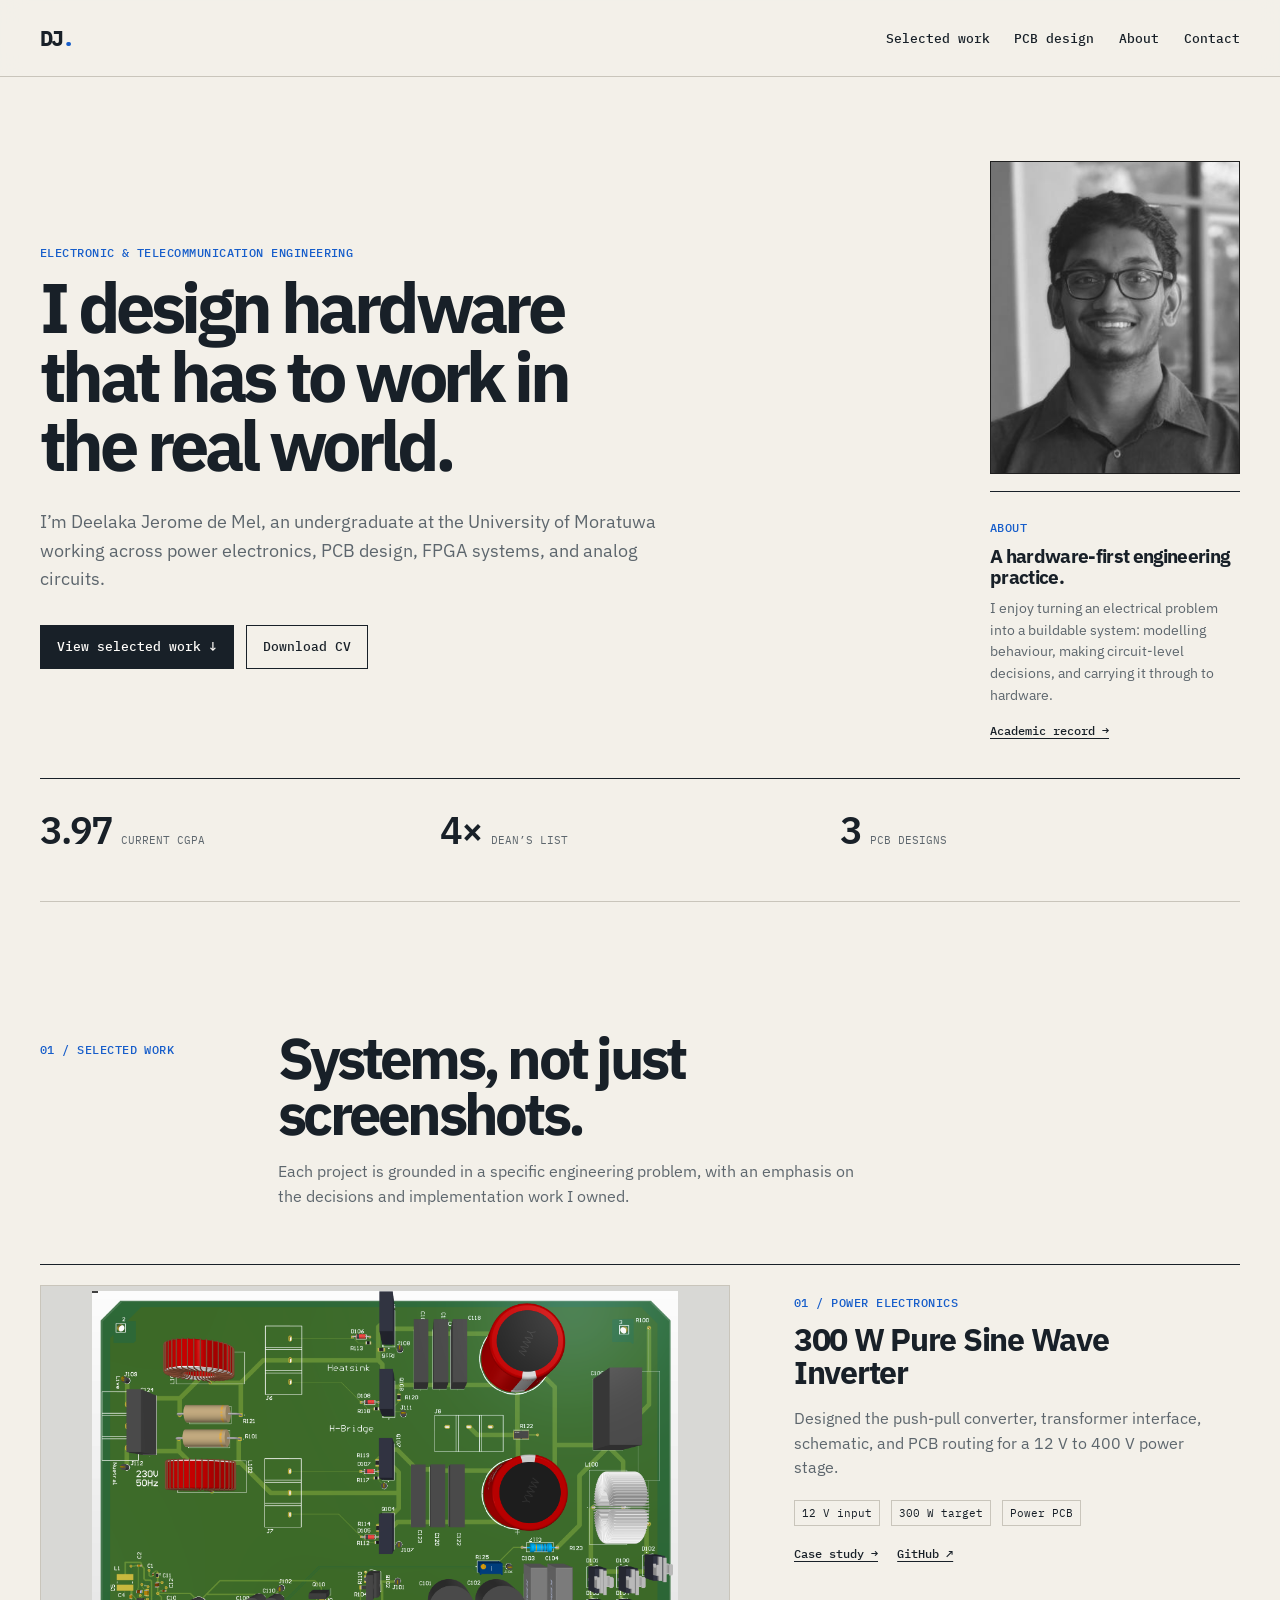
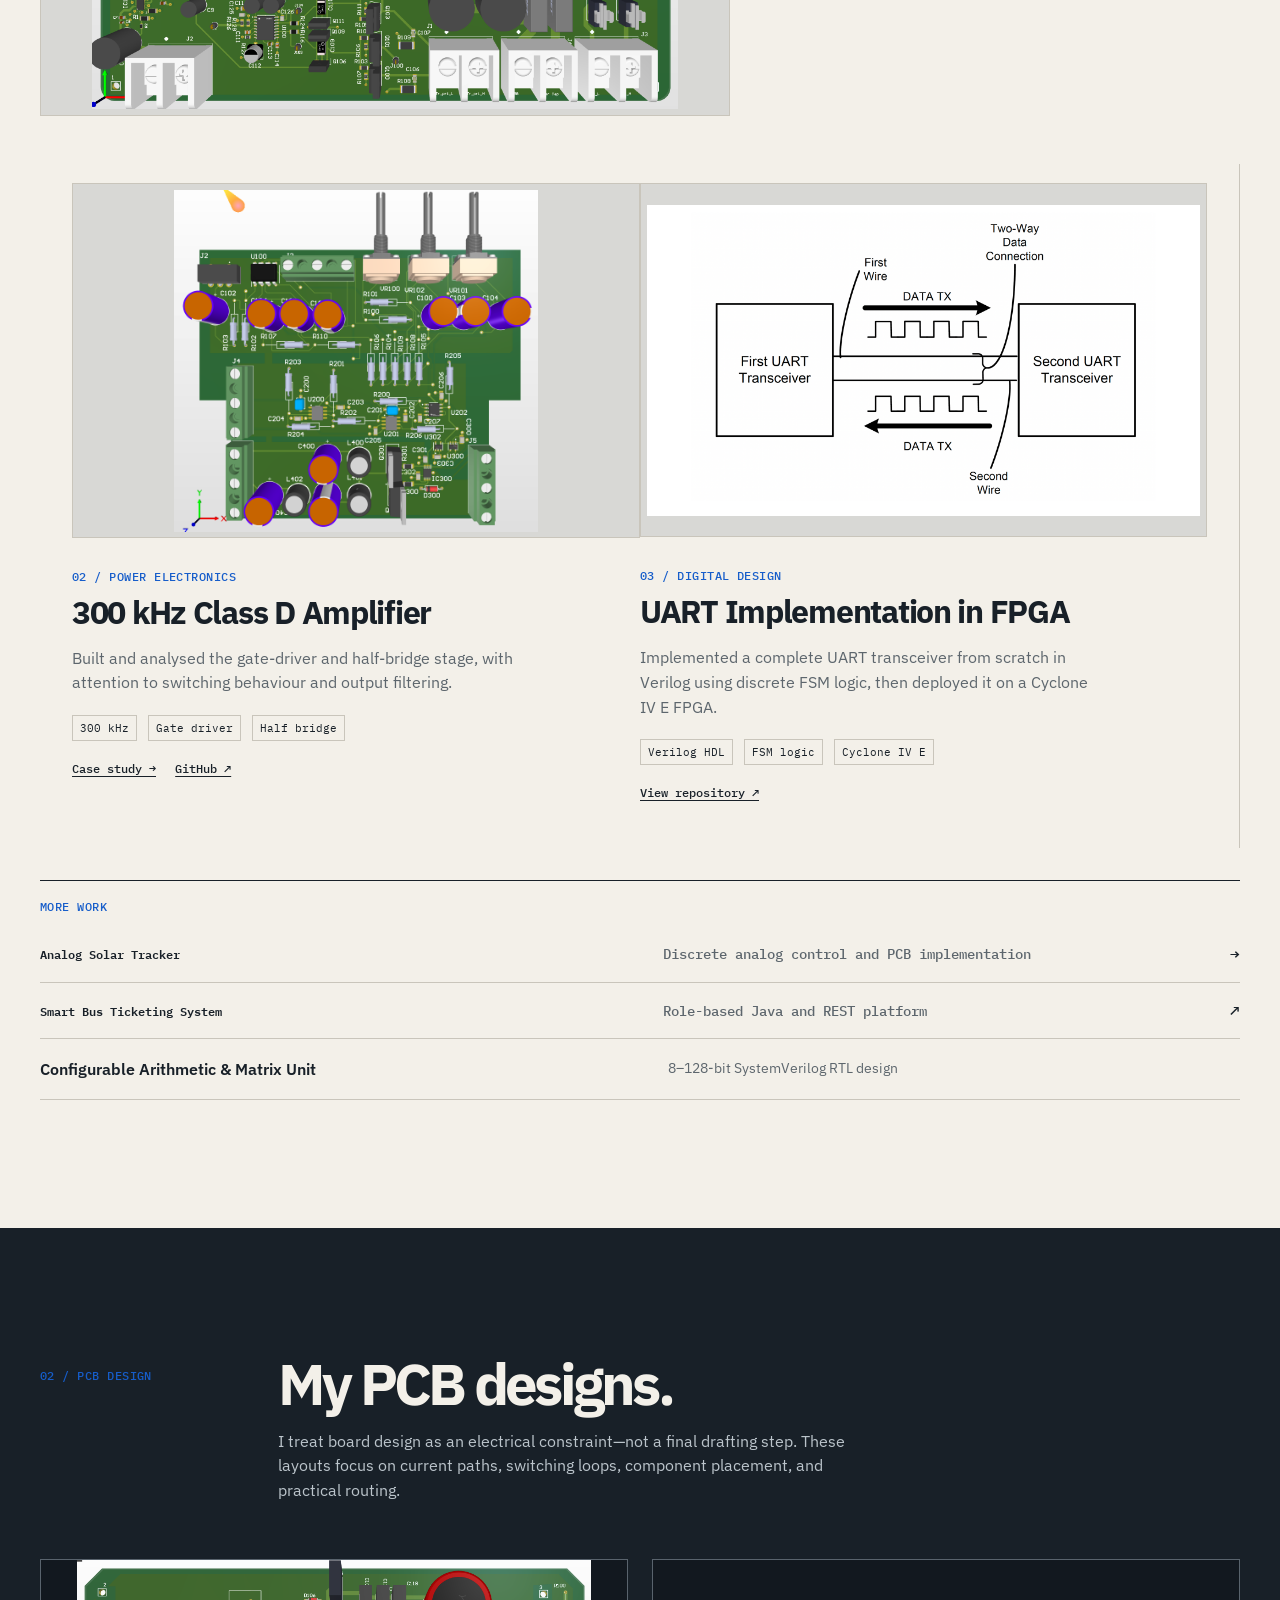
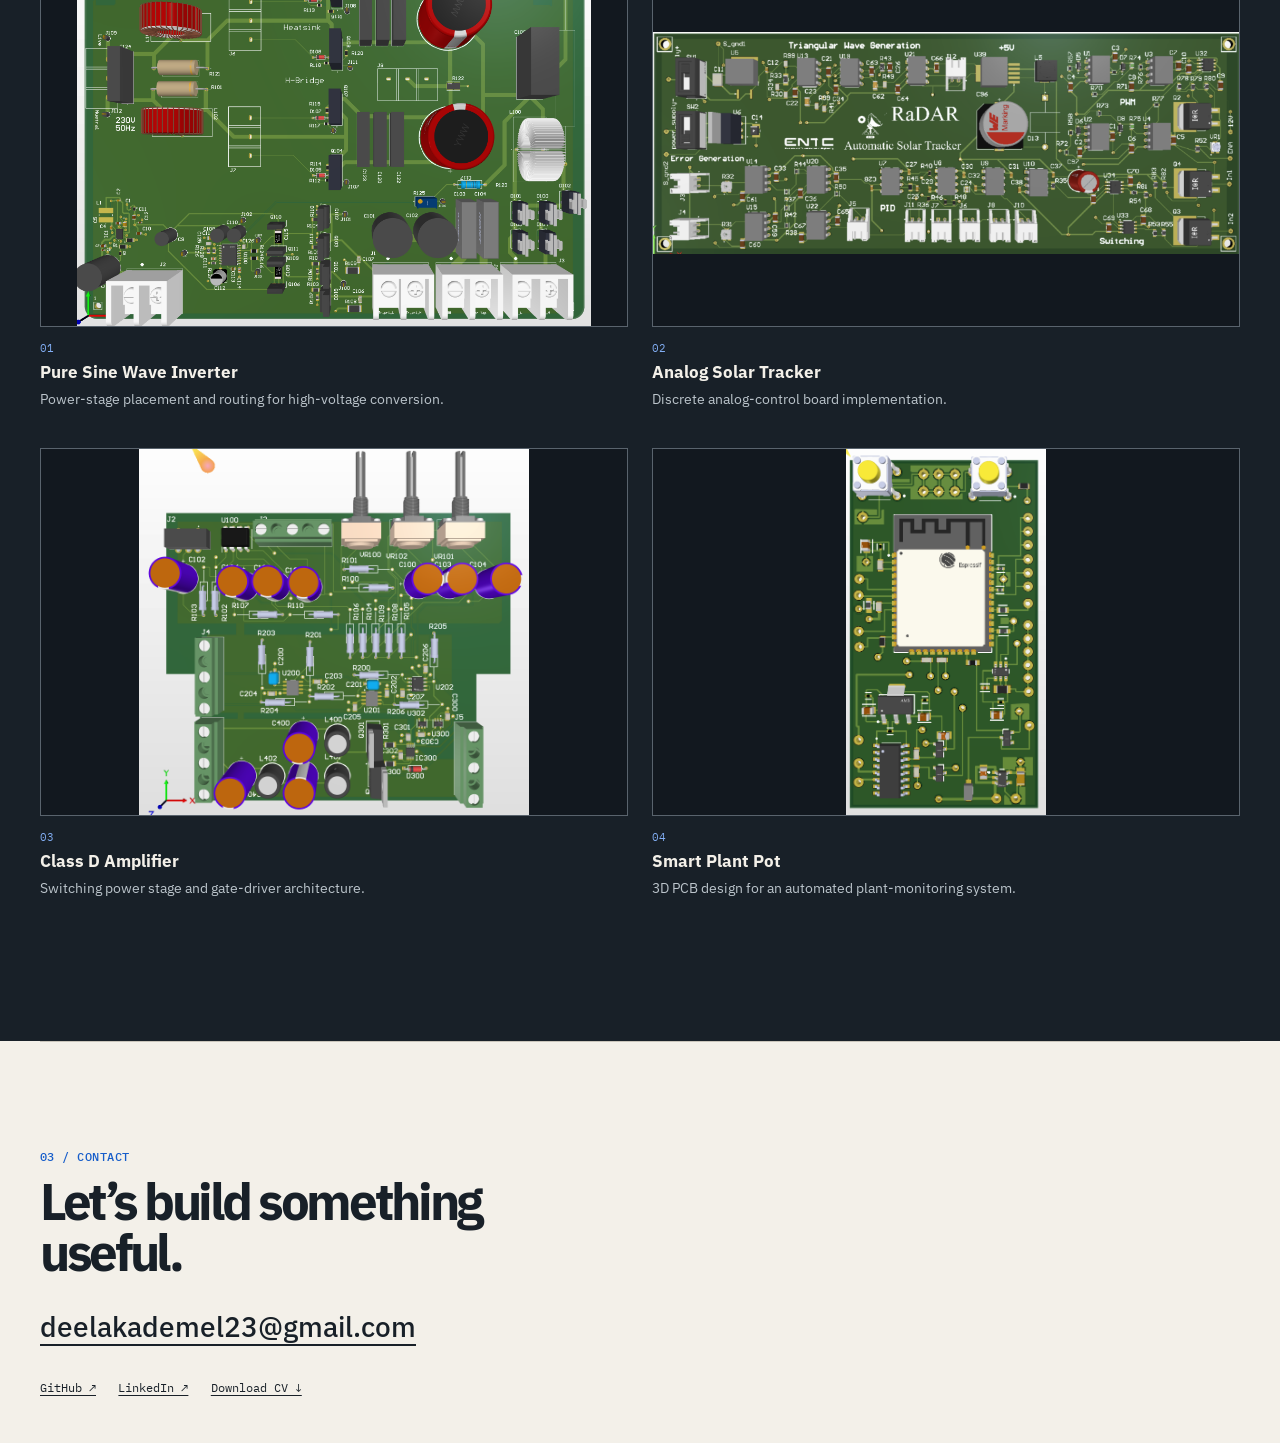
==== commit 05630d50: "Add PCB images and update project pages Add multiple PCB and project images and improve project layo" ====
--- a/index.html
+++ b/index.html
@@ -1,40 +1,529 @@
 <!DOCTYPE html>
 <html lang="en">
+
 <head>
   <meta charset="UTF-8">
   <meta name="viewport" content="width=device-width, initial-scale=1.0">
+
   <title>Deelaka Jerome de Mel — Engineering Portfolio</title>
-  <meta name="description" content="Portfolio of Deelaka Jerome de Mel, an Electronic and Telecommunication Engineering undergraduate building power-electronics, PCB, embedded, and digital-design systems.">
+
+  <meta
+    name="description"
+    content="Portfolio of Deelaka Jerome de Mel, an Electronic and Telecommunication Engineering undergraduate building power-electronics, PCB, embedded, and digital-design systems."
+  >
+
   <meta property="og:title" content="Deelaka Jerome de Mel — Engineering Portfolio">
-  <meta property="og:description" content="Power electronics, PCB design, FPGA, and embedded systems projects.">
-  <meta property="og:image" content="https://deelaka-de-mel.github.io/assets/images/headshot.png">
+  <meta
+    property="og:description"
+    content="Power electronics, PCB design, FPGA, and embedded systems projects."
+  >
+  <meta
+    property="og:image"
+    content="https://deelaka-de-mel.github.io/assets/images/headshot.png"
+  >
   <meta property="og:type" content="website">
+
   <link rel="icon" type="image/x-icon" href="favicon.ico">
+
   <link rel="preconnect" href="https://fonts.googleapis.com">
   <link rel="preconnect" href="https://fonts.gstatic.com" crossorigin>
-  <link href="https://fonts.googleapis.com/css2?family=IBM+Plex+Mono:wght@400;500&family=IBM+Plex+Sans:wght@400;500;600;700&display=swap" rel="stylesheet">
+
+  <link
+    href="https://fonts.googleapis.com/css2?family=IBM+Plex+Mono:wght@400;500&family=IBM+Plex+Sans:wght@400;500;600;700&display=swap"
+    rel="stylesheet"
+  >
+
   <link rel="stylesheet" href="css/style.css">
 </head>
+
 <body>
-  <header class="site-header"><nav aria-label="Main navigation"><a class="wordmark" href="#top">DJ<span>.</span></a><div class="nav-links"><a href="#work">Selected work</a><a href="#pcb">PCB design</a><a href="#about">About</a><a href="#contact">Contact</a></div></nav></header>
+
+  <header class="site-header">
+    <nav aria-label="Main navigation">
+      <a class="wordmark" href="#top">
+        DJ<span>.</span>
+      </a>
+
+      <div class="nav-links">
+        <a href="#work">Selected work</a>
+        <a href="#pcb">PCB design</a>
+        <a href="#about">About</a>
+        <a href="#contact">Contact</a>
+      </div>
+    </nav>
+  </header>
+
+
   <main id="top">
+
     <section class="hero" aria-labelledby="hero-title">
-      <div class="hero-copy"><p class="eyebrow">Electronic &amp; Telecommunication Engineering</p><h1 id="hero-title">I design hardware that has to work in the real world.</h1><p class="hero-intro">I’m Deelaka Jerome de Mel, an undergraduate at the University of Moratuwa working across power electronics, PCB design, FPGA systems, and analog circuits.</p><div class="hero-actions"><a class="button button-primary" href="#work">View selected work <span aria-hidden="true">↓</span></a><a class="button button-secondary" href="assets/cv/deelaka-cv.pdf" download="Deelaka-Jerome-de-Mel-CV.pdf">Download CV</a></div></div>
-      <aside id="about" class="hero-about" aria-labelledby="about-title"><img src="assets/images/headshot.png" alt="Portrait of Deelaka Jerome de Mel"><div><p class="eyebrow">About</p><h2 id="about-title">A hardware-first engineering practice.</h2><p>I enjoy turning an electrical problem into a buildable system: modelling behaviour, making circuit-level decisions, and carrying it through to hardware.</p><a href="academics.html">Academic record →</a></div></aside>
-      <dl class="proof-points" aria-label="Highlights"><div><dt>3.97</dt><dd>Current CGPA</dd></div><div><dt>4×</dt><dd>Dean’s List</dd></div><div><dt>300 W</dt><dd>Inverter design</dd></div></dl>
+
+      <div class="hero-copy">
+        <p class="eyebrow">
+          Electronic &amp; Telecommunication Engineering
+        </p>
+
+        <h1 id="hero-title">
+          I design hardware that has to work in the real world.
+        </h1>
+
+        <p class="hero-intro">
+          I’m Deelaka Jerome de Mel, an undergraduate at the University of Moratuwa
+          working across power electronics, PCB design, FPGA systems, and analog circuits.
+        </p>
+
+        <div class="hero-actions">
+          <a class="button button-primary" href="#work">
+            View selected work
+            <span aria-hidden="true">↓</span>
+          </a>
+
+          <a
+            class="button button-secondary"
+            href="assets/cv/deelaka-cv.pdf"
+            download="Deelaka-Jerome-de-Mel-CV.pdf"
+          >
+            Download CV
+          </a>
+        </div>
+      </div>
+
+
+      <aside id="about" class="hero-about" aria-labelledby="about-title">
+
+        <img
+          src="assets/images/headshot.png"
+          alt="Portrait of Deelaka Jerome de Mel"
+        >
+
+        <div>
+          <p class="eyebrow">About</p>
+
+          <h2 id="about-title">
+            A hardware-first engineering practice.
+          </h2>
+
+          <p>
+            I enjoy turning an electrical problem into a buildable system:
+            modelling behaviour, making circuit-level decisions, and carrying
+            it through to hardware.
+          </p>
+
+          <a href="academics.html">
+            Academic record →
+          </a>
+        </div>
+
+      </aside>
+
+
+      <dl class="proof-points" aria-label="Highlights">
+
+        <div>
+          <dt>3.97</dt>
+          <dd>Current CGPA</dd>
+        </div>
+
+        <div>
+          <dt>4×</dt>
+          <dd>Dean’s List</dd>
+        </div>
+
+        <div>
+          <dt>3</dt>
+          <dd>PCB designs</dd>
+
+      </dl>
+
     </section>
+
+
     <section id="work" class="section-work" aria-labelledby="work-title">
-      <div class="section-heading"><p class="eyebrow">01 / Selected work</p><h2 id="work-title">Systems, not just screenshots.</h2><p>Each project is grounded in a specific engineering problem, with an emphasis on the decisions and implementation work I owned.</p></div>
+
+      <div class="section-heading">
+        <p class="eyebrow">01 / Selected work</p>
+
+        <h2 id="work-title">
+          Systems, not just screenshots.
+        </h2>
+
+        <p>
+          Each project is grounded in a specific engineering problem,
+          with an emphasis on the decisions and implementation work I owned.
+        </p>
+      </div>
+
+
       <div class="case-studies">
-        <article class="case-study case-study-featured"><a class="case-image" href="projects/pure-sine-wave-inverter.html" aria-label="Read the Pure Sine Wave Inverter case study"><img src="assets/images/sine wave inverter/pcb.png" alt="PCB layout for the pure sine wave inverter"></a><div class="case-copy"><p class="project-number">01 / Power electronics</p><h3>300 W Pure Sine Wave Inverter</h3><p>Designed the push-pull converter, transformer interface, schematic, and PCB routing for a 12 V to 400 V power stage.</p><ul class="facts"><li>12 V input</li><li>300 W target</li><li>Power PCB</li></ul><div class="case-links"><a href="projects/pure-sine-wave-inverter.html">Case study →</a><a href="https://github.com/deelaka-de-mel" target="_blank" rel="noopener noreferrer">GitHub ↗</a></div></div></article>
-        <article class="case-study"><a class="case-image" href="projects/class-d-amplifier.html" aria-label="Read the Class D Amplifier case study"><img src="assets/images/class  D amp/amplifier.png" alt="Class D amplifier power stage and gate driver circuit"></a><div class="case-copy"><p class="project-number">02 / Power electronics</p><h3>300 kHz Class D Amplifier</h3><p>Built and analysed the gate-driver and half-bridge stage, with attention to switching behaviour and output filtering.</p><ul class="facts"><li>300 kHz</li><li>Gate driver</li><li>Half bridge</li></ul><div class="case-links"><a href="projects/class-d-amplifier.html">Case study →</a><a href="https://github.com/deelaka-de-mel/class-d-audio-amplifier" target="_blank" rel="noopener noreferrer">GitHub ↗</a></div></div></article>
-        <article class="case-study"><div class="case-image"><img src="assets/images/uart/fsm.png" alt="Finite-state-machine diagram for a UART FPGA implementation"></div><div class="case-copy"><p class="project-number">03 / Digital design</p><h3>UART Implementation in FPGA</h3><p>Implemented a complete UART transceiver from scratch in Verilog using discrete FSM logic, then deployed it on a Cyclone IV E FPGA.</p><ul class="facts"><li>Verilog HDL</li><li>FSM logic</li><li>Cyclone IV E</li></ul><div class="case-links"><a href="https://github.com/deelaka-de-mel/UART-Implementation-in-FPGA" target="_blank" rel="noopener noreferrer">View repository ↗</a></div></div></article>
-      </div>
-      <div class="project-archive"><p class="eyebrow">More work</p><a href="projects/analog-solar-tracker.html"><strong>Analog Solar Tracker</strong><span>Discrete analog control and PCB implementation</span><b aria-hidden="true">→</b></a><a href="https://github.com/deelaka-de-mel/smart-bus-ticketing-and-reservation" target="_blank" rel="noopener noreferrer"><strong>Smart Bus Ticketing System</strong><span>Role-based Java and REST platform</span><b aria-hidden="true">↗</b></a><div class="archive-static"><strong>Configurable Arithmetic &amp; Matrix Unit</strong><span>8–128-bit SystemVerilog RTL design</span></div></div>
+
+        <article class="case-study case-study-featured">
+
+          <a
+            class="case-image"
+            href="projects/pure-sine-wave-inverter.html"
+            aria-label="Read the Pure Sine Wave Inverter case study"
+          >
+            <img
+              src="assets/images/sine wave inverter/pcb.png"
+              alt="PCB layout for the pure sine wave inverter"
+            >
+          </a>
+
+          <div class="case-copy">
+
+            <p class="project-number">
+              01 / Power electronics
+            </p>
+
+            <h3>
+              300 W Pure Sine Wave Inverter
+            </h3>
+
+            <p>
+              Designed the push-pull converter, transformer interface,
+              schematic, and PCB routing for a 12 V to 400 V power stage.
+            </p>
+
+            <ul class="facts">
+              <li>12 V input</li>
+              <li>300 W target</li>
+              <li>Power PCB</li>
+            </ul>
+
+            <div class="case-links">
+              <a href="projects/pure-sine-wave-inverter.html">
+                Case study →
+              </a>
+
+              <a
+                href="https://github.com/deelaka-de-mel"
+                target="_blank"
+                rel="noopener noreferrer"
+              >
+                GitHub ↗
+              </a>
+            </div>
+
+          </div>
+        </article>
+
+
+        <article class="case-study">
+
+          <a
+            class="case-image"
+            href="projects/class-d-amplifier.html"
+            aria-label="Read the Class D Amplifier case study"
+          >
+            <img
+              src="assets/images/class  D amp/PCB_3D.png"
+              alt="Class D amplifier power stage and gate driver circuit"
+            >
+          </a>
+
+          <div class="case-copy">
+
+            <p class="project-number">
+              02 / Power electronics
+            </p>
+
+            <h3>
+              300 kHz Class D Amplifier
+            </h3>
+
+            <p>
+              Built and analysed the gate-driver and half-bridge stage,
+              with attention to switching behaviour and output filtering.
+            </p>
+
+            <ul class="facts">
+              <li>300 kHz</li>
+              <li>Gate driver</li>
+              <li>Half bridge</li>
+            </ul>
+
+            <div class="case-links">
+              <a href="projects/class-d-amplifier.html">
+                Case study →
+              </a>
+
+              <a
+                href="https://github.com/deelaka-de-mel/class-d-audio-amplifier"
+                target="_blank"
+                rel="noopener noreferrer"
+              >
+                GitHub ↗
+              </a>
+            </div>
+
+          </div>
+        </article>
+
+
+        <article class="case-study">
+
+          <div class="case-image">
+            <img
+              src="assets/images/uart/fsm.png"
+              alt="Finite-state-machine diagram for a UART FPGA implementation"
+            >
+          </div>
+
+          <div class="case-copy">
+
+            <p class="project-number">
+              03 / Digital design
+            </p>
+
+            <h3>
+              UART Implementation in FPGA
+            </h3>
+
+            <p>
+              Implemented a complete UART transceiver from scratch in Verilog
+              using discrete FSM logic, then deployed it on a Cyclone IV E FPGA.
+            </p>
+
+            <ul class="facts">
+              <li>Verilog HDL</li>
+              <li>FSM logic</li>
+              <li>Cyclone IV E</li>
+            </ul>
+
+            <div class="case-links">
+              <a
+                href="https://github.com/deelaka-de-mel/UART-Implementation-in-FPGA"
+                target="_blank"
+                rel="noopener noreferrer"
+              >
+                View repository ↗
+              </a>
+            </div>
+
+          </div>
+        </article>
+
+      </div>
+
+
+      <div class="project-archive">
+
+        <p class="eyebrow">
+          More work
+        </p>
+
+        <a href="projects/analog-solar-tracker.html">
+          <strong>Analog Solar Tracker</strong>
+          <span>Discrete analog control and PCB implementation</span>
+          <b aria-hidden="true">→</b>
+        </a>
+
+        <a
+          href="https://github.com/deelaka-de-mel/smart-bus-ticketing-and-reservation"
+          target="_blank"
+          rel="noopener noreferrer"
+        >
+          <strong>Smart Bus Ticketing System</strong>
+          <span>Role-based Java and REST platform</span>
+          <b aria-hidden="true">↗</b>
+        </a>
+
+        <div class="archive-static">
+          <strong>Configurable Arithmetic &amp; Matrix Unit</strong>
+          <span>8–128-bit SystemVerilog RTL design</span>
+        </div>
+
+      </div>
+
     </section>
-    <section id="pcb" class="pcb-section" aria-labelledby="pcb-title"><div class="section-heading"><p class="eyebrow">02 / PCB design</p><h2 id="pcb-title">Layout is part of the circuit.</h2><p>I treat board design as an electrical constraint—not a final drafting step. These layouts focus on current paths, switching loops, component placement, and practical routing.</p></div><div class="pcb-grid"><figure class="pcb-card pcb-card-large"><button type="button" data-lightbox-image="assets/images/sine wave inverter/pcb.png" data-lightbox-caption="Pure Sine Wave Inverter — PCB layout"><img src="assets/images/sine wave inverter/pcb.png" alt="Pure sine wave inverter PCB layout"></button><figcaption><span>01</span><strong>Pure Sine Wave Inverter</strong><p>Power-stage placement and routing for high-voltage conversion.</p></figcaption></figure><figure class="pcb-card"><button type="button" data-lightbox-image="assets/images/analog solar tracker/solar tracker pcb.png" data-lightbox-caption="Analog Solar Tracker — PCB layout"><img src="assets/images/analog solar tracker/solar tracker pcb.png" alt="Analog solar tracker PCB layout"></button><figcaption><span>02</span><strong>Analog Solar Tracker</strong><p>Discrete analog-control board implementation.</p></figcaption></figure><figure class="pcb-card"><button type="button" data-lightbox-image="assets/images/class  D amp/amplifier.png" data-lightbox-caption="Class D Amplifier — power-stage circuit"><img src="assets/images/class  D amp/amplifier.png" alt="Class D amplifier circuit design"></button><figcaption><span>03</span><strong>Class D Amplifier</strong><p>Switching power stage and gate-driver architecture.</p></figcaption></figure></div></section>
+
+
+    <section id="pcb" class="pcb-section" aria-labelledby="pcb-title">
+
+      <div class="section-heading">
+
+        <p class="eyebrow">
+          02 / PCB design
+        </p>
+
+        <h2 id="pcb-title">
+          My PCB designs.
+        </h2>
+
+        <p>
+          I treat board design as an electrical constraint—not a final drafting
+          step. These layouts focus on current paths, switching loops, component
+          placement, and practical routing.
+        </p>
+
+      </div>
+
+
+      <div class="pcb-grid">
+
+        <figure class="pcb-card pcb-card-large">
+
+          <button
+            type="button"
+            data-lightbox-image="assets/images/sine wave inverter/pcb.png"
+            data-lightbox-caption="Pure Sine Wave Inverter — PCB layout"
+          >
+            <img
+              src="assets/images/sine wave inverter/pcb.png"
+              alt="Pure sine wave inverter PCB layout"
+            >
+          </button>
+
+          <figcaption>
+            <span>01</span>
+
+            <strong>
+              Pure Sine Wave Inverter
+            </strong>
+
+            <p>
+              Power-stage placement and routing for high-voltage conversion.
+            </p>
+          </figcaption>
+
+        </figure>
+
+
+        <figure class="pcb-card">
+
+          <button
+            type="button"
+            data-lightbox-image="assets/images/analog solar tracker/solar tracker pcb.png"
+            data-lightbox-caption="Analog Solar Tracker — PCB layout"
+          >
+            <img
+              src="assets/images/analog solar tracker/solar tracker pcb.png"
+              alt="Analog solar tracker PCB layout"
+            >
+          </button>
+
+          <figcaption>
+            <span>02</span>
+
+            <strong>
+              Analog Solar Tracker
+            </strong>
+
+            <p>
+              Discrete analog-control board implementation.
+            </p>
+          </figcaption>
+
+        </figure>
+
+
+        <figure class="pcb-card">
+
+          <button
+            type="button"
+            data-lightbox-image="assets/images/class  D amp/PCB_3D.png"
+            data-lightbox-caption="Class D Amplifier — power-stage circuit"
+          >
+            <img
+              src="assets/images/class  D amp/PCB_3D.png"
+              alt="Class D amplifier circuit design"
+            >
+          </button>
+
+          <figcaption>
+            <span>03</span>
+
+            <strong>
+              Class D Amplifier
+            </strong>
+
+            <p>
+              Switching power stage and gate-driver architecture.
+            </p>
+          </figcaption>
+
+        </figure>
+
+
+        <figure class="pcb-card">
+
+          <button
+            type="button"
+            data-lightbox-image="assets/images/smart plant pot/3d pcb.png"
+            data-lightbox-caption="Smart Plant Pot — 3D PCB design"
+          >
+            <img
+              src="assets/images/smart plant pot/3d pcb.png"
+              alt="3D view of the Smart Plant Pot PCB"
+            >
+          </button>
+
+          <figcaption>
+            <span>04</span>
+
+            <strong>
+              Smart Plant Pot
+            </strong>
+
+            <p>
+              3D PCB design for an automated plant-monitoring system.
+            </p>
+          </figcaption>
+
+        </figure>
+
+      </div>
+
+    </section>
+
   </main>
-  <footer id="contact"><p class="eyebrow">03 / Contact</p><h2>Let’s build something useful.</h2><a class="footer-email" href="mailto:deelakademel23@gmail.com">deelakademel23@gmail.com</a><div class="footer-links"><a href="https://github.com/deelaka-de-mel" target="_blank" rel="noopener noreferrer">GitHub ↗</a><a href="https://www.linkedin.com/in/deelaka-jerome-de-mel" target="_blank" rel="noopener noreferrer">LinkedIn ↗</a><a href="assets/cv/deelaka-cv.pdf" download="Deelaka-Jerome-de-Mel-CV.pdf">Download CV ↓</a></div></footer>
+
+
+  <footer id="contact">
+
+    <p class="eyebrow">
+      03 / Contact
+    </p>
+
+    <h2>
+      Let’s build something useful.
+    </h2>
+
+    <a class="footer-email" href="mailto:deelakademel23@gmail.com">
+      deelakademel23@gmail.com
+    </a>
+
+    <div class="footer-links">
+
+      <a
+        href="https://github.com/deelaka-de-mel"
+        target="_blank"
+        rel="noopener noreferrer"
+      >
+        GitHub ↗
+      </a>
+
+      <a
+        href="https://www.linkedin.com/in/deelaka-jerome-de-mel"
+        target="_blank"
+        rel="noopener noreferrer"
+      >
+        LinkedIn ↗
+      </a>
+
+      <a
+        href="assets/cv/deelaka-cv.pdf"
+        download="Deelaka-Jerome-de-Mel-CV.pdf"
+      >
+        Download CV ↓
+      </a>
+
+    </div>
+
+  </footer>
+
+
   <script src="js/script.js"></script>
+
 </body>
-</html>
+</html>
--- a/css/style.css
+++ b/css/style.css
@@ -1,4 +1,24 @@
+/* Keep project artwork aligned without cropping different source proportions. */
+.case-image{display:flex;align-items:center;justify-content:center;aspect-ratio:16/10;padding:.35rem;background:var(--white);border:1px solid var(--line)}
+.case-image img{width:100%;height:100%;aspect-ratio:auto;object-fit:contain!important}
+.pcb-card button{display:flex;align-items:center;justify-content:center;overflow:hidden}
+.pcb-card img,.pcb-card-large img{height:100%;object-fit:contain!important;background:#111820}
+/* Project case-study image layout */
+.project-detail-grid{align-items:start;margin-top:2.5rem}
+.project-detail-grid>div{min-width:0}
+.project-detail-grid h2{margin:0 0 .75rem}
+.project-detail-grid>div:first-child .detail-image{height:clamp(280px,32vw,420px)}
+.project-detail-gallery{display:grid;grid-template-columns:repeat(2,minmax(0,1fr));gap:.75rem}
+.detail-image{display:block;width:100%;height:clamp(150px,14vw,220px);margin:0;padding:.35rem;background:var(--white);border:1px solid var(--line);object-fit:contain}
+@media(max-width:720px){.project-detail-gallery{grid-template-columns:1fr}}
 :root{--paper:#f3f0e9;--ink:#182028;--muted:#5d666d;--line:#c9c5bb;--accent:#165dca;--white:#fffdfa;--mono:"IBM Plex Mono",monospace;--sans:"IBM Plex Sans",Arial,sans-serif}*{box-sizing:border-box}html{scroll-behavior:smooth}body{margin:0;background:var(--paper);color:var(--ink);font:400 16px/1.55 var(--sans)}a{color:inherit}img{max-width:100%;display:block}button{font:inherit}.site-header{position:sticky;top:0;z-index:20;background:rgba(243,240,233,.93);border-bottom:1px solid var(--line);backdrop-filter:blur(12px)}nav{min-height:4.75rem;width:min(1200px,calc(100% - 3rem));margin:auto;display:flex;align-items:center;justify-content:space-between}.wordmark{font:700 1.4rem/1 var(--mono);text-decoration:none;letter-spacing:-.08em}.wordmark span{color:var(--accent)}.nav-links{display:flex;gap:1.55rem}.nav-links a{font:500 .8rem var(--mono);text-decoration:none}.nav-links a:hover,.nav-links a:focus-visible,.case-links a:hover,.project-archive a:hover,.capabilities a:hover,.footer-links a:hover{color:var(--accent)}.hero,.section-work,.about-section,footer{width:min(1200px,calc(100% - 3rem));margin:auto}.hero{min-height:calc(100vh - 4.75rem);display:grid;grid-template-columns:minmax(0,1fr) 250px;grid-template-rows:1fr auto;gap:2rem 7vw;align-items:center;padding:5rem 0 2.5rem}.eyebrow,.project-number{margin:0 0:.9rem;color:var(--accent);font:500 .72rem/1.3 var(--mono);letter-spacing:.04em;text-transform:uppercase}.hero h1,.section-heading h2,footer h2{margin:0;font-size:clamp(2.8rem,5.5vw,5.75rem);line-height:.98;letter-spacing:-.065em;max-width:14ch}.hero-intro{max-width:56ch;margin:1.75rem 0 0;color:var(--muted);font-size:1.15rem}.hero-actions{display:flex;gap:.75rem;flex-wrap:wrap;margin-top:2rem}.button{display:inline-flex;gap:.5rem;align-items:center;padding:.78rem 1rem;border:1px solid var(--ink);font:500 .8rem var(--mono);text-decoration:none}.button-primary{background:var(--ink);color:var(--white)}.button-primary:hover{background:var(--accent);border-color:var(--accent)}.button-secondary:hover{color:var(--accent);border-color:var(--accent)}.hero-portrait{align-self:center}.hero-portrait img{width:100%;aspect-ratio:4/5;object-fit:cover;filter:grayscale(100%);border:1px solid var(--ink)}.hero-portrait p{margin:.7rem 0 0;font:.7rem/1.5 var(--mono);color:var(--muted)}.proof-points{grid-column:1/-1;display:grid;grid-template-columns:repeat(3,1fr);margin:0;padding-top:1.4rem;border-top:1px solid var(--ink)}.proof-points div{display:flex;align-items:baseline;gap:.55rem}.proof-points dt{font-size:clamp(1.6rem,3vw,2.4rem);font-weight:600;letter-spacing:-.05em}.proof-points dd{margin:0;color:var(--muted);font:.69rem var(--mono);text-transform:uppercase}.section-work,.about-section{padding:8rem 0;border-top:1px solid var(--line)}.section-heading{display:grid;grid-template-columns:190px minmax(0,1fr);gap:1rem 3rem;align-items:start;margin-bottom:3.5rem}.section-heading .eyebrow{margin-top:.8rem}.section-heading h2{font-size:clamp(2.25rem,4.5vw,4.4rem)}.section-heading>p:last-child{grid-column:2;max-width:58ch;margin:0;color:var(--muted)}.case-studies{display:grid;grid-template-columns:repeat(2,minmax(0,1fr));border-top:1px solid var(--ink)}.case-study{padding:1.2rem 0 3rem}.case-study:nth-child(odd){padding-right:2rem;border-right:1px solid var(--line)}.case-study:nth-child(even){padding-left:2rem}.case-study-featured{grid-column:1/-1;display:grid;grid-template-columns:1.25fr .75fr;gap:clamp(1.5rem,5vw,5rem);padding:1.2rem 0 3rem;border-right:0!important}.case-image{display:block;overflow:hidden;background:#d8d8d5}.case-image img{width:100%;aspect-ratio:16/10;object-fit:cover;transition:transform .35s ease}.case-image:hover img{transform:scale(1.025)}.case-copy{padding-top:1.25rem}.case-study-featured .case-copy{padding-top:0}.case-copy h3{margin:0;font-size:clamp(1.4rem,2.5vw,2.35rem);line-height:1.05;letter-spacing:-.04em}.case-copy>p:not(.project-number){margin:1rem 0;color:var(--muted);max-width:46ch}.facts{display:flex;gap:.65rem;flex-wrap:wrap;margin:1.25rem 0;padding:0;list-style:none}.facts li{padding:.3rem .45rem;border:1px solid var(--line);font:.68rem var(--mono)}.case-links{display:flex;gap:1.2rem;flex-wrap:wrap}.case-links a,.capabilities a,.project-archive a{font:500 .76rem var(--mono);text-underline-offset:.25em}.project-archive{margin-top:2rem;border-top:1px solid var(--ink)}.project-archive>.eyebrow{margin-top:1.2rem}.project-archive>a,.archive-static{display:grid;grid-template-columns:1.1fr 1fr auto;gap:1rem;padding:1.1rem 0;border-bottom:1px solid var(--line);text-decoration:none}.project-archive strong{font-weight:600}.project-archive span{color:var(--muted);font-size:.9rem}.project-archive b{font:500 1rem var(--mono)}.pcb-section{background:var(--ink);color:var(--paper);width:100%;padding:8rem max(1.5rem,calc((100% - 1200px)/2));border:0}.pcb-section .section-heading{max-width:1200px;margin-left:auto;margin-right:auto}.pcb-section .section-heading>p:last-child{color:#bbc4cb}.pcb-grid{display:grid;grid-template-columns:1.25fr 1fr;gap:1.5rem;max-width:1200px;margin:auto}.pcb-card{margin:0}.pcb-card-large{grid-row:span 2}.pcb-card button{width:100%;padding:0;border:1px solid #59636d;background:#111820;cursor:zoom-in}.pcb-card img{width:100%;aspect-ratio:16/9;object-fit:cover;filter:saturate(.88);transition:filter .25s ease}.pcb-card-large img{aspect-ratio:4/3}.pcb-card button:hover img{filter:saturate(1.1)}figcaption{padding:.85rem 0}.pcb-card figcaption span{display:block;color:#82aef4;font:.67rem var(--mono)}.pcb-card figcaption strong{display:block;margin:.25rem 0;font-size:1.05rem}.pcb-card figcaption p{margin:0;color:#bbc4cb;font-size:.88rem}.about-grid{display:grid;grid-template-columns:1.1fr .9fr;gap:8vw}.about-lead{margin:0;font-size:clamp(1.35rem,2.5vw,2rem);line-height:1.25;letter-spacing:-.035em}.capabilities{border-top:1px solid var(--ink)}.capabilities p{margin:0;padding:1rem 0;border-bottom:1px solid var(--line)}.capabilities span{display:block;margin-bottom:.25rem;color:var(--accent);font:.68rem var(--mono);text-transform:uppercase}.capabilities a{display:inline-block;margin-top:1.2rem}footer{padding:6rem 0 3rem;border-top:1px solid var(--line)}footer h2{max-width:15ch;font-size:clamp(2.4rem,4vw,4.5rem)}.footer-email{display:inline-block;margin-top:1.75rem;font-size:clamp(1.2rem,2.2vw,2rem);font-weight:500;text-underline-offset:.25em}.footer-email:hover{color:var(--accent)}.footer-links{display:flex;gap:1.4rem;flex-wrap:wrap;margin-top:2rem}.footer-links a{font:.76rem var(--mono);text-underline-offset:.25em}.lightbox{position:fixed;inset:0;z-index:50;display:none;align-items:center;justify-content:center;padding:2rem;background:rgba(13,19,25,.92)}.lightbox.open{display:flex}.lightbox-panel{max-width:min(1100px,100%);max-height:90vh;background:var(--paper)}.lightbox-panel img{max-height:78vh;width:100%;object-fit:contain}.lightbox-caption{padding:.75rem 1rem;font:.72rem var(--mono)}.lightbox-close{position:fixed;top:1rem;right:1rem;width:2.7rem;height:2.7rem;border:1px solid var(--paper);background:var(--ink);color:var(--paper);font-size:1.4rem;cursor:pointer}.fade-in{opacity:0;transform:translateY(12px);transition:opacity .5s ease,transform .5s ease}.fade-in.visible{opacity:1;transform:none}:focus-visible{outline:3px solid var(--accent);outline-offset:4px}@media(max-width:720px){nav{width:calc(100% - 2rem);min-height:4.25rem}.nav-links{gap:.75rem}.nav-links a{font-size:.66rem}.hero,.section-work,.about-section,footer{width:calc(100% - 2rem)}.hero{grid-template-columns:1fr;gap:2rem;padding:3.5rem 0 2rem}.hero-portrait{max-width:230px;grid-row:1}.proof-points{gap:.5rem}.proof-points div{display:block}.proof-points dd{margin-top:.2rem}.section-work,.about-section{padding:5rem 0}.section-heading{display:block;margin-bottom:2.5rem}.section-heading .eyebrow{margin-bottom:.75rem}.section-heading>p:last-child{margin-top:1rem}.case-studies{display:block}.case-study,.case-study:nth-child(odd),.case-study:nth-child(even){padding:1.2rem 0 2.5rem;border-right:0;border-bottom:1px solid var(--line)}.case-study-featured{display:block}.case-study-featured .case-copy{padding-top:1.25rem}.project-archive>a,.archive-static{grid-template-columns:1fr auto}.project-archive span{grid-column:1}.pcb-section{padding-top:5rem;padding-bottom:5rem}.pcb-grid{display:block}.pcb-card{margin-bottom:2rem}.pcb-card img,.pcb-card-large img{aspect-ratio:16/10}.about-grid{display:block}.capabilities{margin-top:2.5rem}}@media(prefers-reduced-motion:reduce){html{scroll-behavior:auto}*,*::before,*::after{transition-duration:.01ms!important;animation-duration:.01ms!important}.fade-in{opacity:1;transform:none}}
 .project-detail-page{width:min(960px,calc(100% - 3rem));margin:0 auto;padding:5rem 0}.project-detail-page h1{margin:0;font-size:clamp(2.6rem,5vw,4.75rem);line-height:1;letter-spacing:-.06em}.project-detail-page h2{margin:3rem 0 1rem;font-size:1.55rem;letter-spacing:-.035em}.project-detail-page p,.project-detail-page li{max-width:70ch;color:var(--muted)}.project-detail-lead{font-size:1.15rem}.project-detail-grid{display:grid;grid-template-columns:1.1fr .9fr;gap:1.5rem}.detail-image{width:100%;margin:.5rem 0;border:1px solid var(--line)}.project-detail-page ul{padding-left:1.2rem}.project-detail-page .project-overline{margin-top:1rem}.grades-table{width:min(960px,calc(100% - 3rem));margin:0 auto;border-collapse:collapse;border:1px solid var(--line);background:var(--white)}.grades-table th,.grades-table td{padding:.75rem 1rem;text-align:left;border-bottom:1px solid var(--line)}.grades-table th{background:var(--ink);color:var(--white);font:500 .76rem var(--mono)}.gpa-summary{font-size:1.25rem}.gpa-summary strong,.sgpa-badge{color:var(--accent)}.semester-note{width:min(960px,calc(100% - 3rem));margin:1.25rem auto 3rem;color:var(--muted)}
 body>section.fade-in:not(.project-detail-page){width:min(960px,calc(100% - 3rem));margin:0 auto;padding:4rem 0;border-top:1px solid var(--line)}body>section.fade-in:not(.project-detail-page) h1{margin:0;font-size:clamp(2.6rem,5vw,4.75rem);line-height:1;letter-spacing:-.06em}body>section.fade-in:not(.project-detail-page) h2{margin:0 0 1.4rem;font-size:clamp(1.7rem,3vw,2.4rem);letter-spacing:-.04em}@media(max-width:720px){.project-detail-grid{grid-template-columns:1fr}.grades-table{display:block;overflow-x:auto;white-space:nowrap}}
 .hero-about{align-self:center}.hero-about img{width:100%;aspect-ratio:4/5;object-fit:cover;filter:grayscale(100%);border:1px solid var(--ink)}.hero-about>div{margin-top:1.1rem;padding-top:1.1rem;border-top:1px solid var(--ink)}.hero-about .eyebrow{margin-bottom:.55rem}.hero-about h2{margin:0;font-size:1.2rem;line-height:1.1;letter-spacing:-.035em}.hero-about p:not(.eyebrow){margin:.65rem 0;color:var(--muted);font-size:.88rem}.hero-about a{font:500 .72rem var(--mono);text-underline-offset:.25em}.hero-about a:hover{color:var(--accent)}@media(max-width:720px){.hero-about{max-width:280px;grid-row:1}.hero-about img{aspect-ratio:1}.hero-about>div{margin-top:.8rem;padding-top:.8rem}}
+
+/* PCB gallery: equal image frames prevent grid-row gaps between cards. */
+@media (min-width:721px){
+  .pcb-grid{grid-template-columns:repeat(2,minmax(0,1fr));align-items:start}
+  .pcb-card-large{grid-row:auto}
+  .pcb-card img,.pcb-card-large img{aspect-ratio:16/10}
+}
